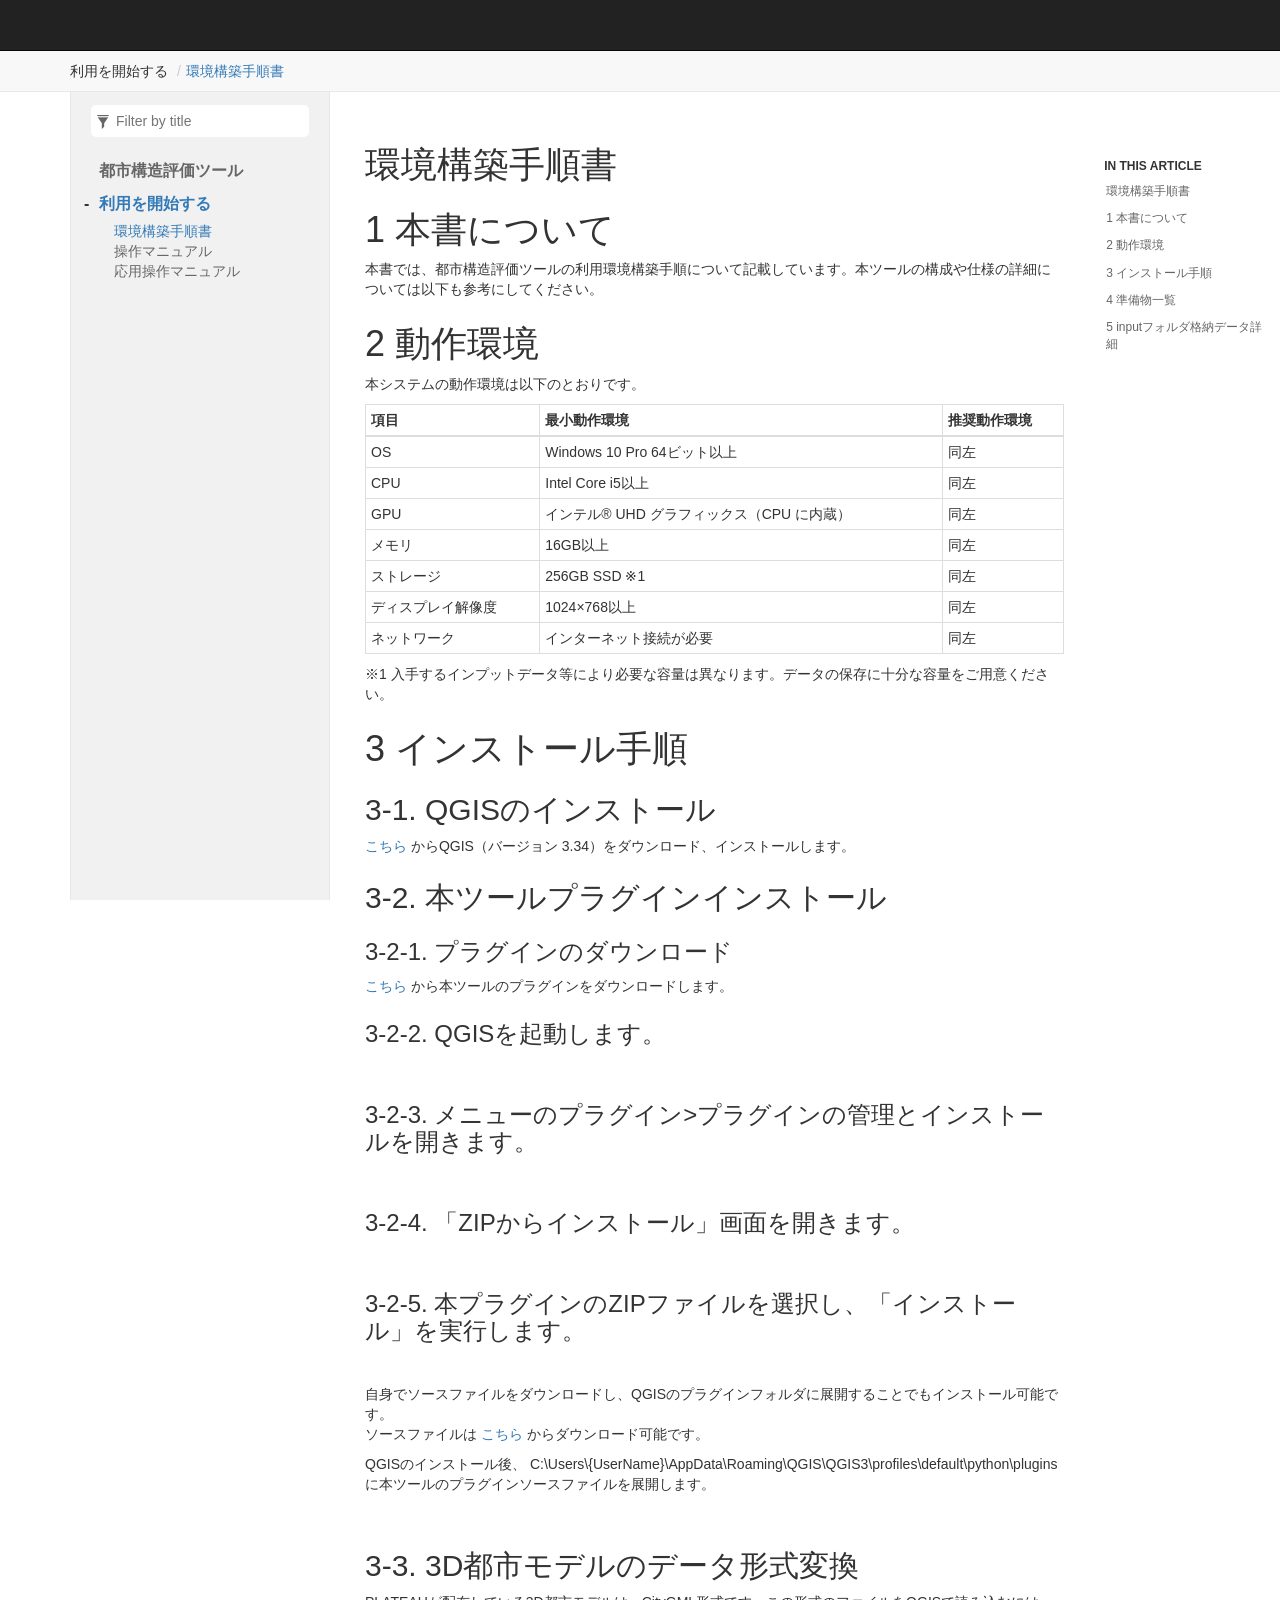
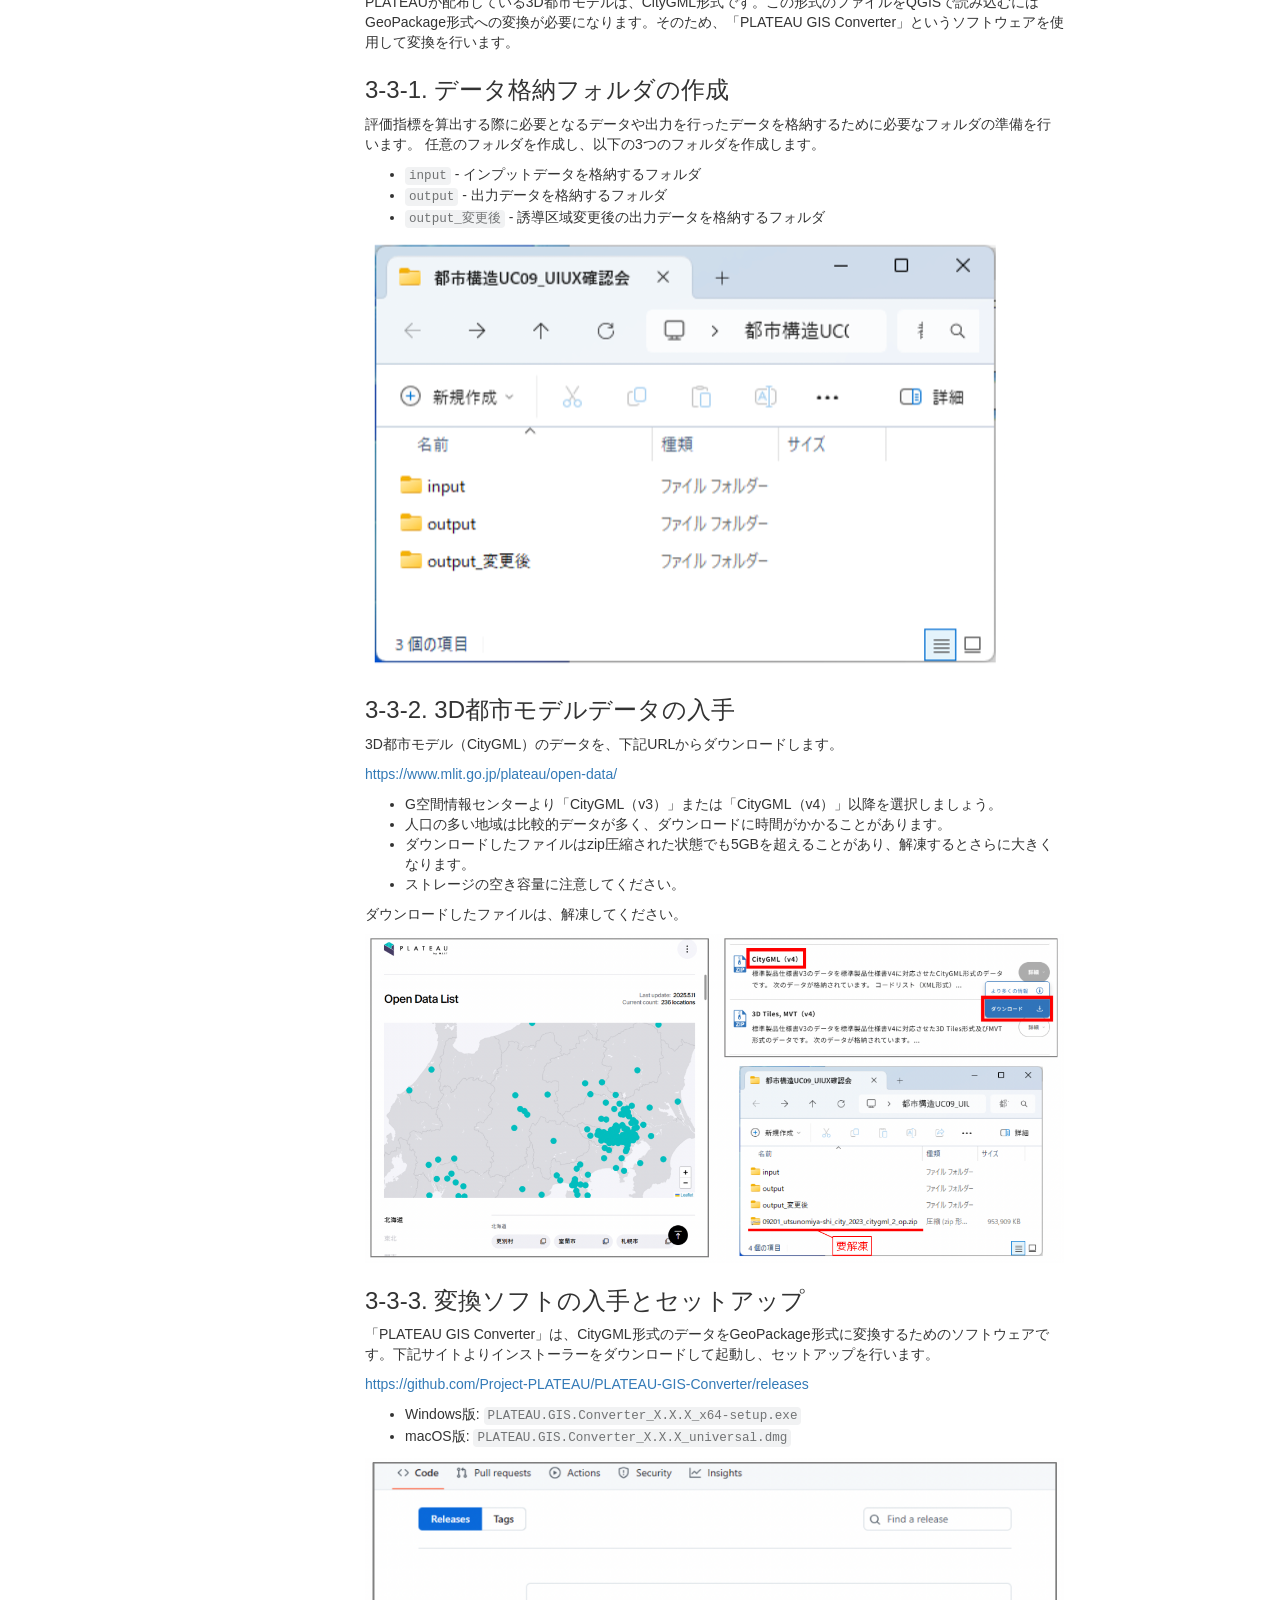
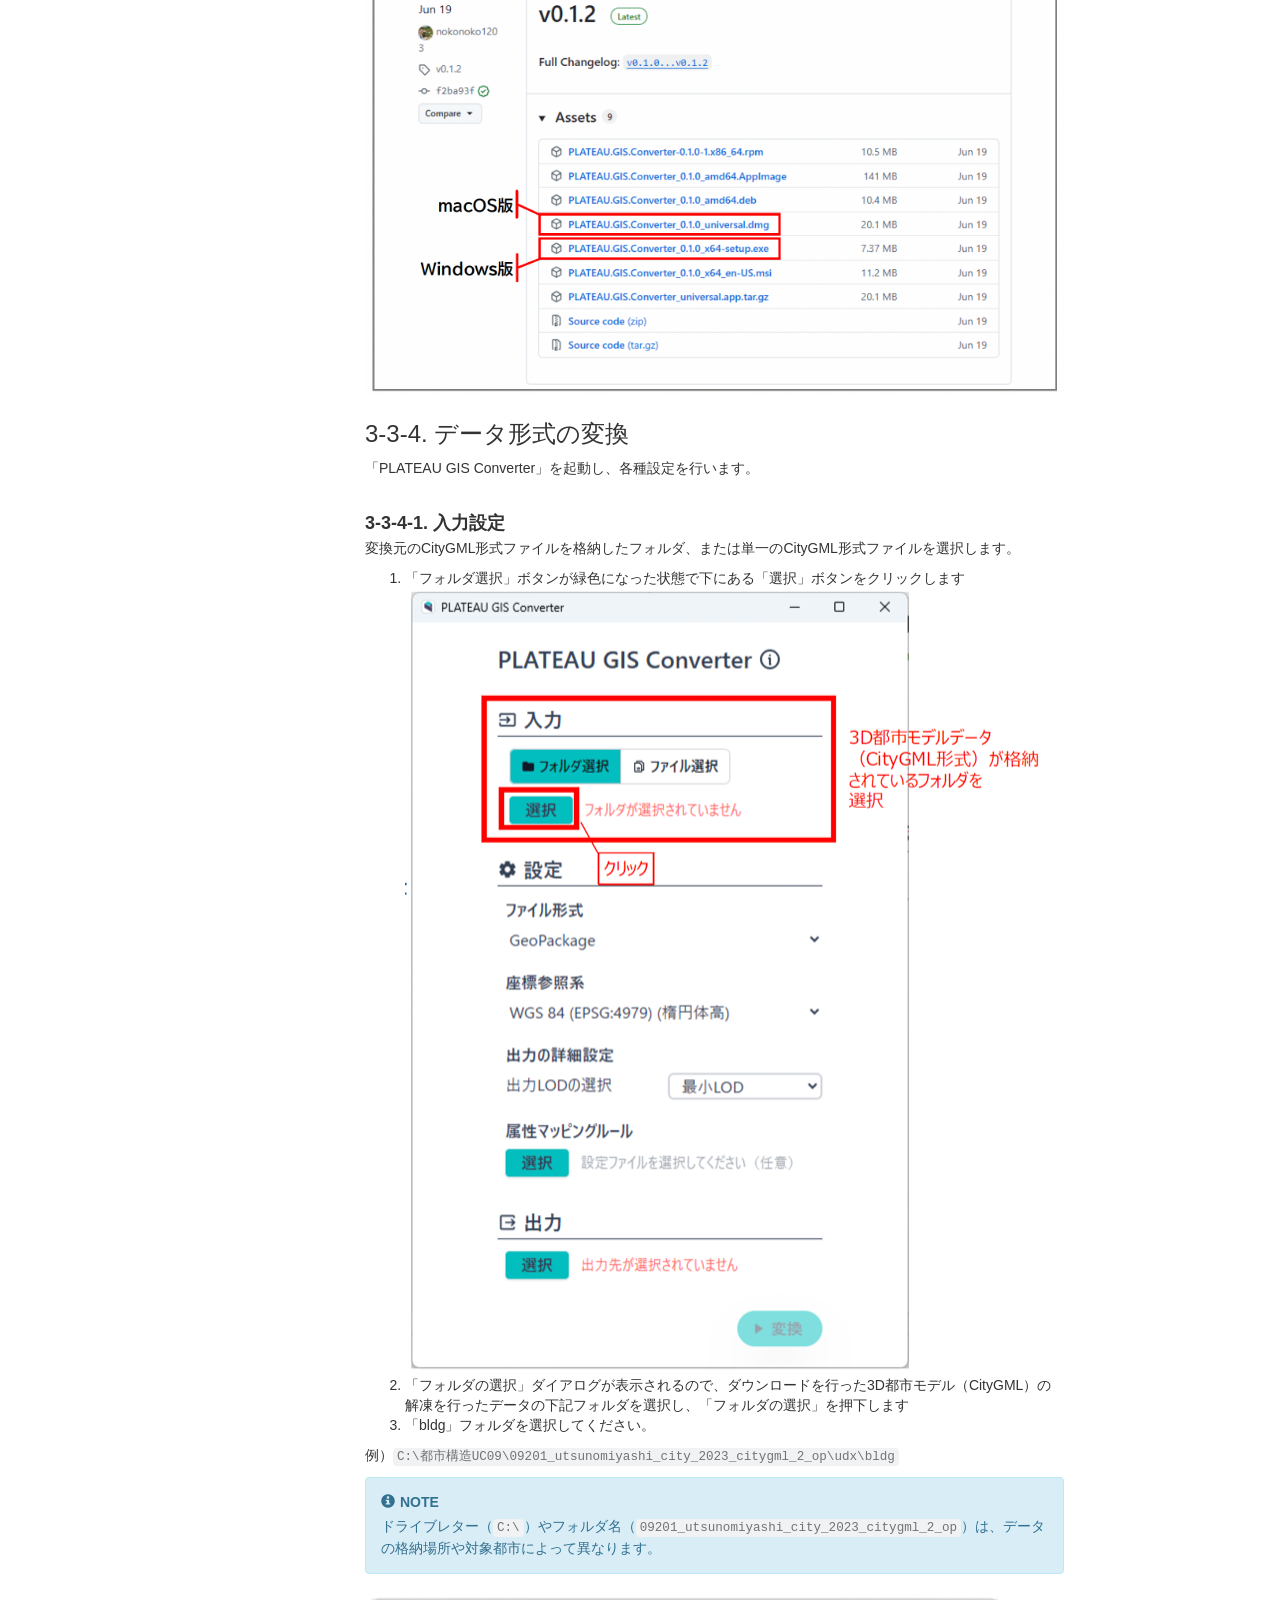
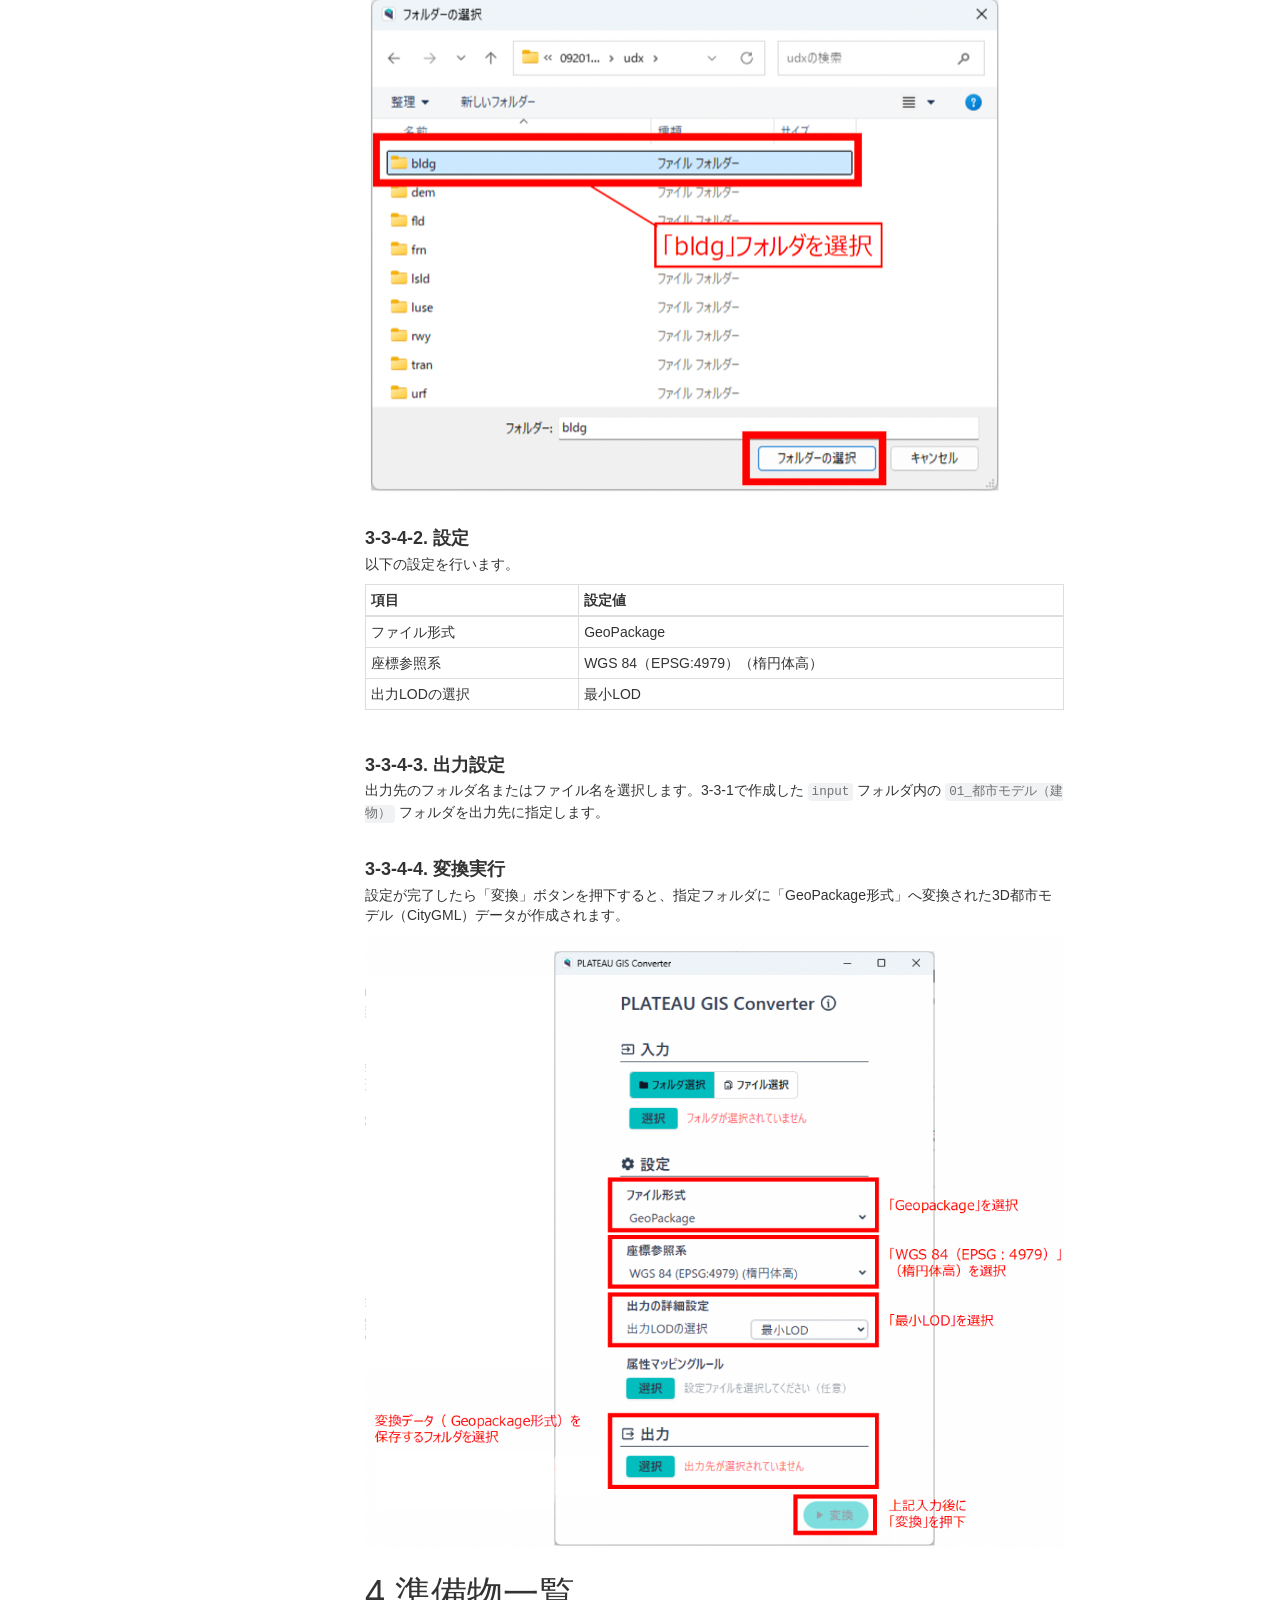
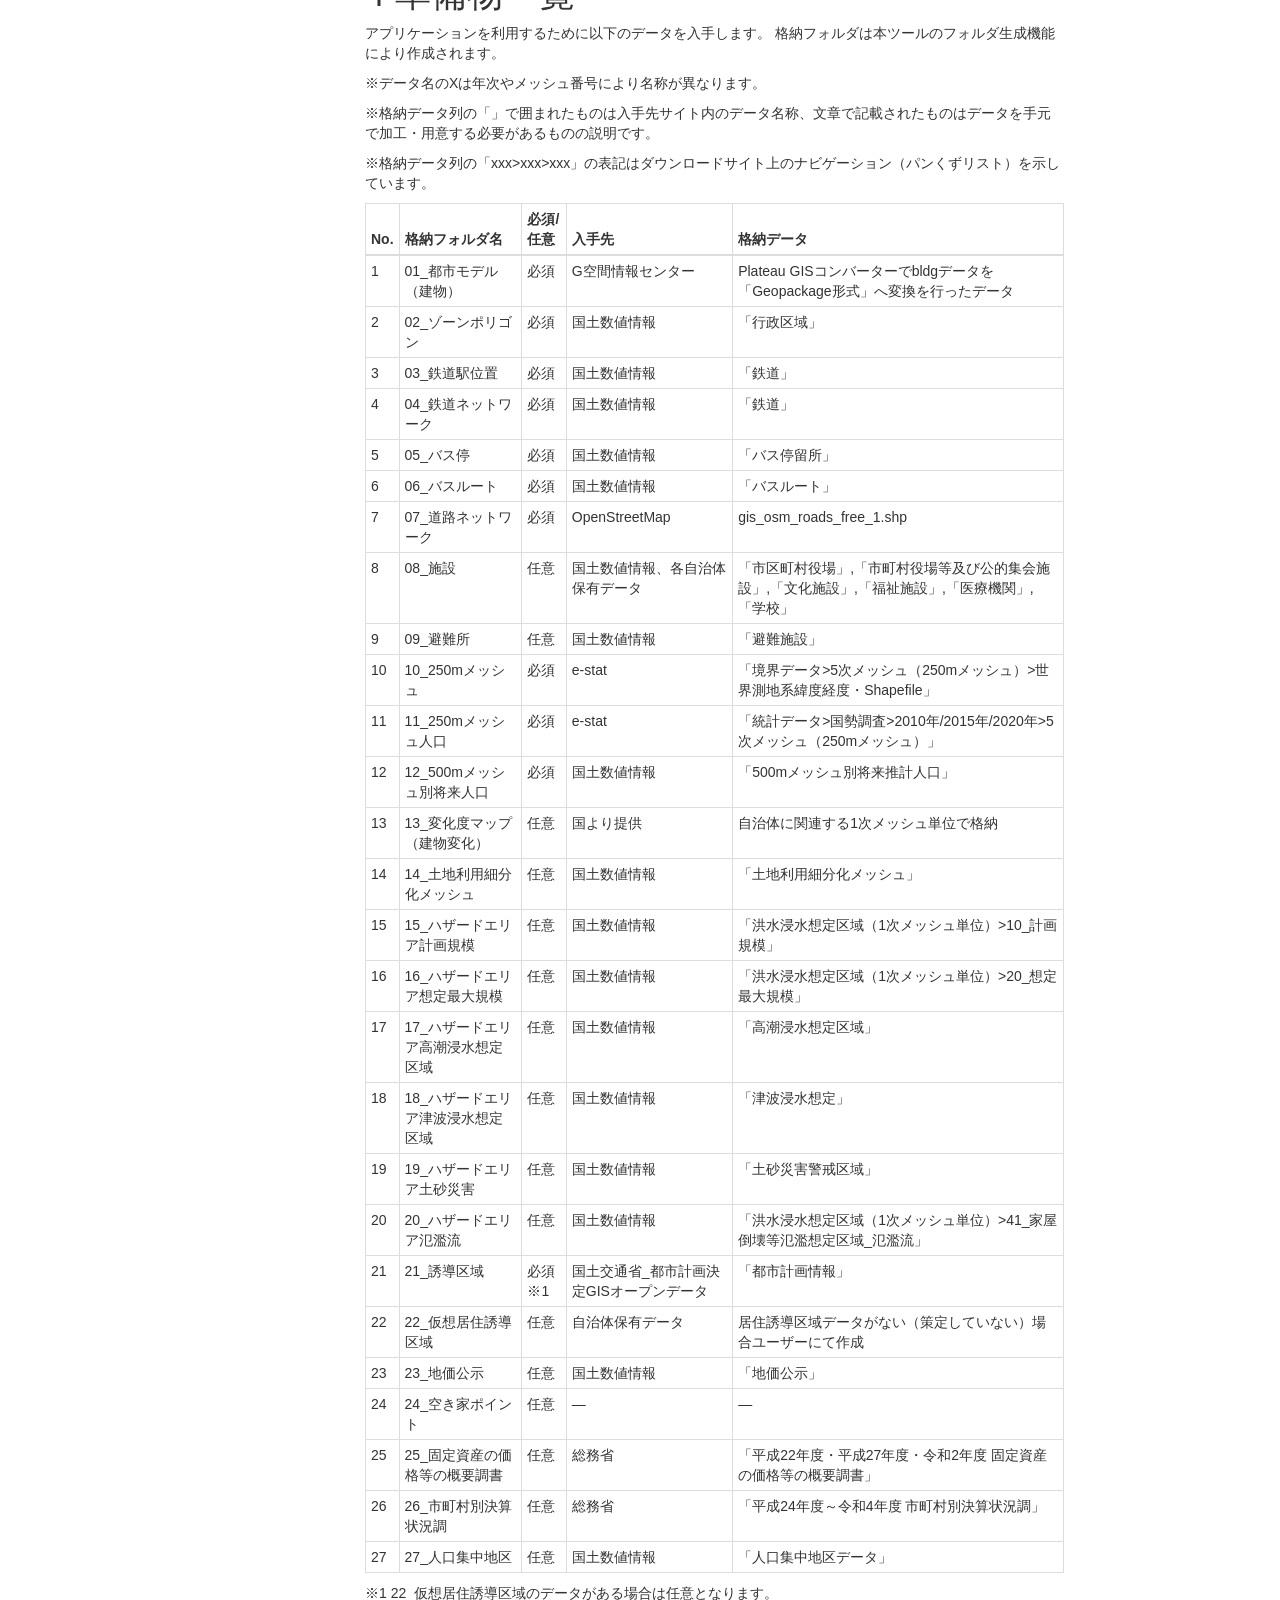
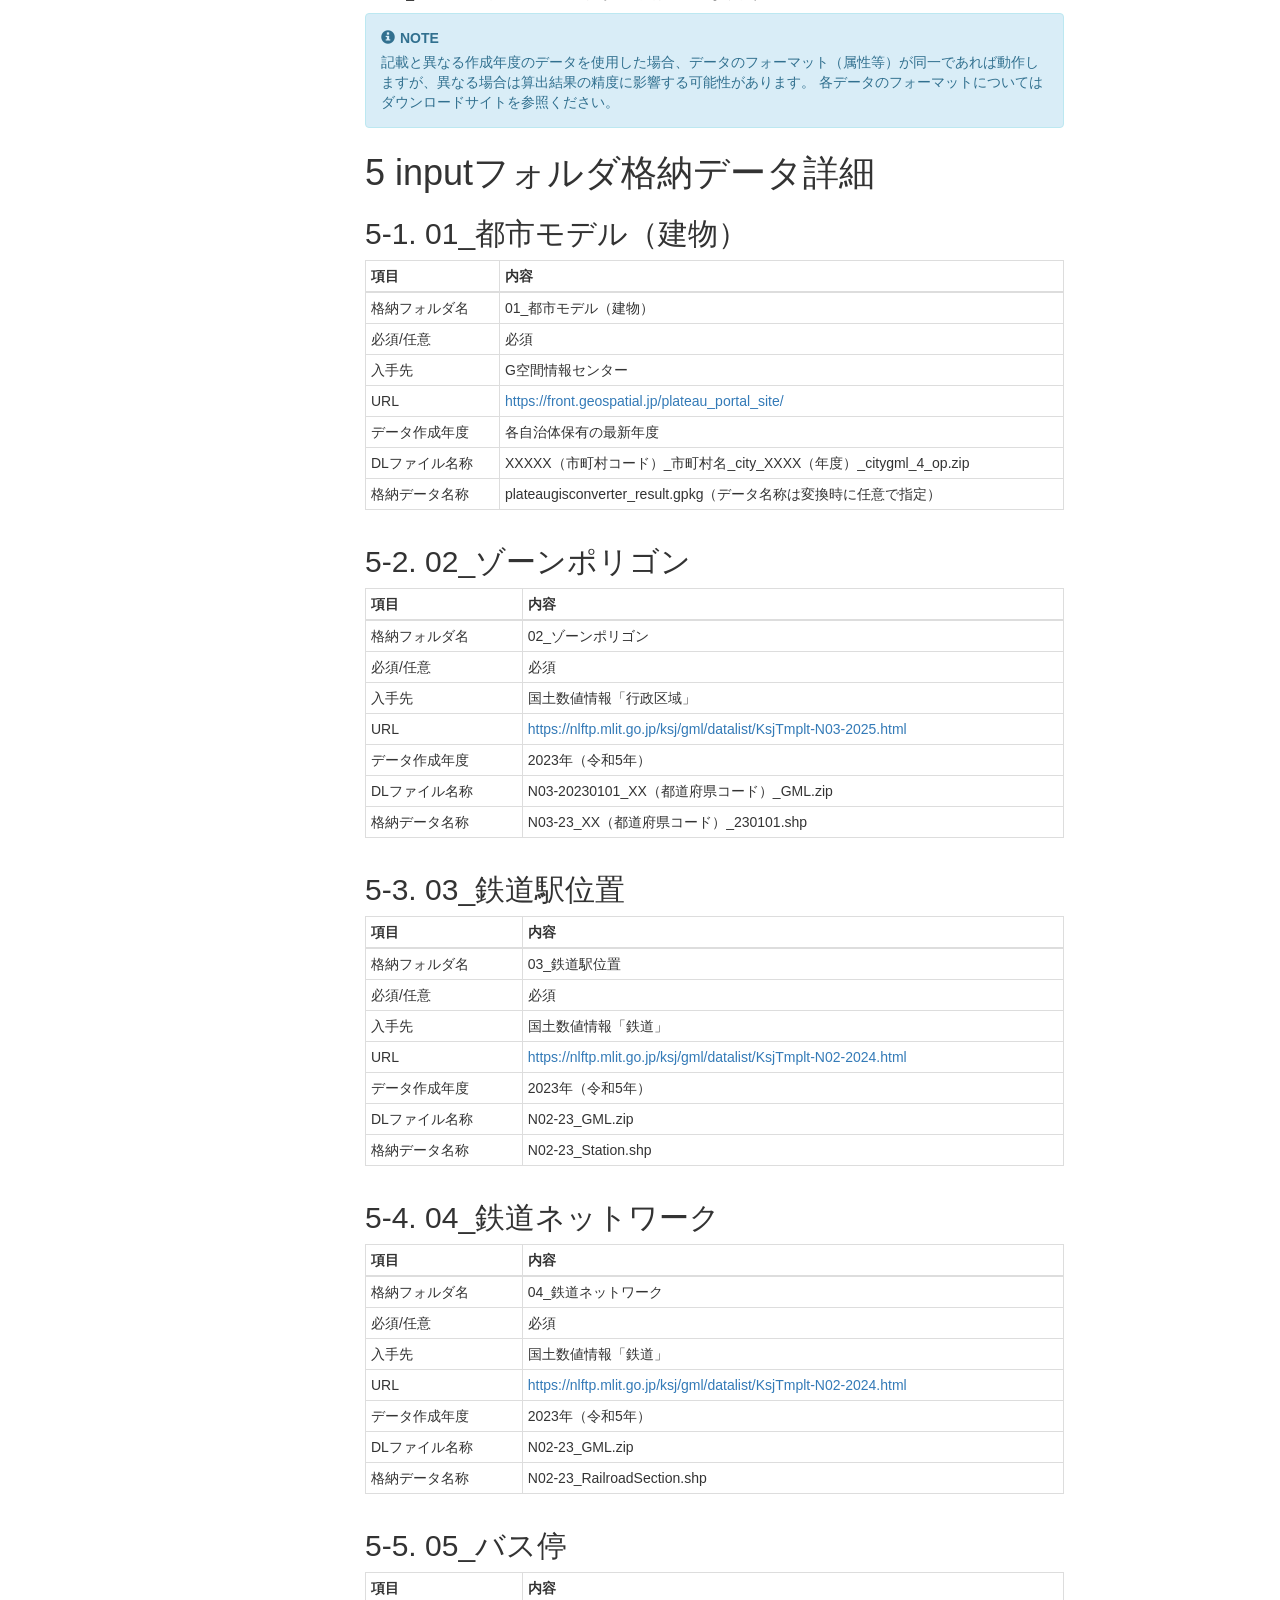
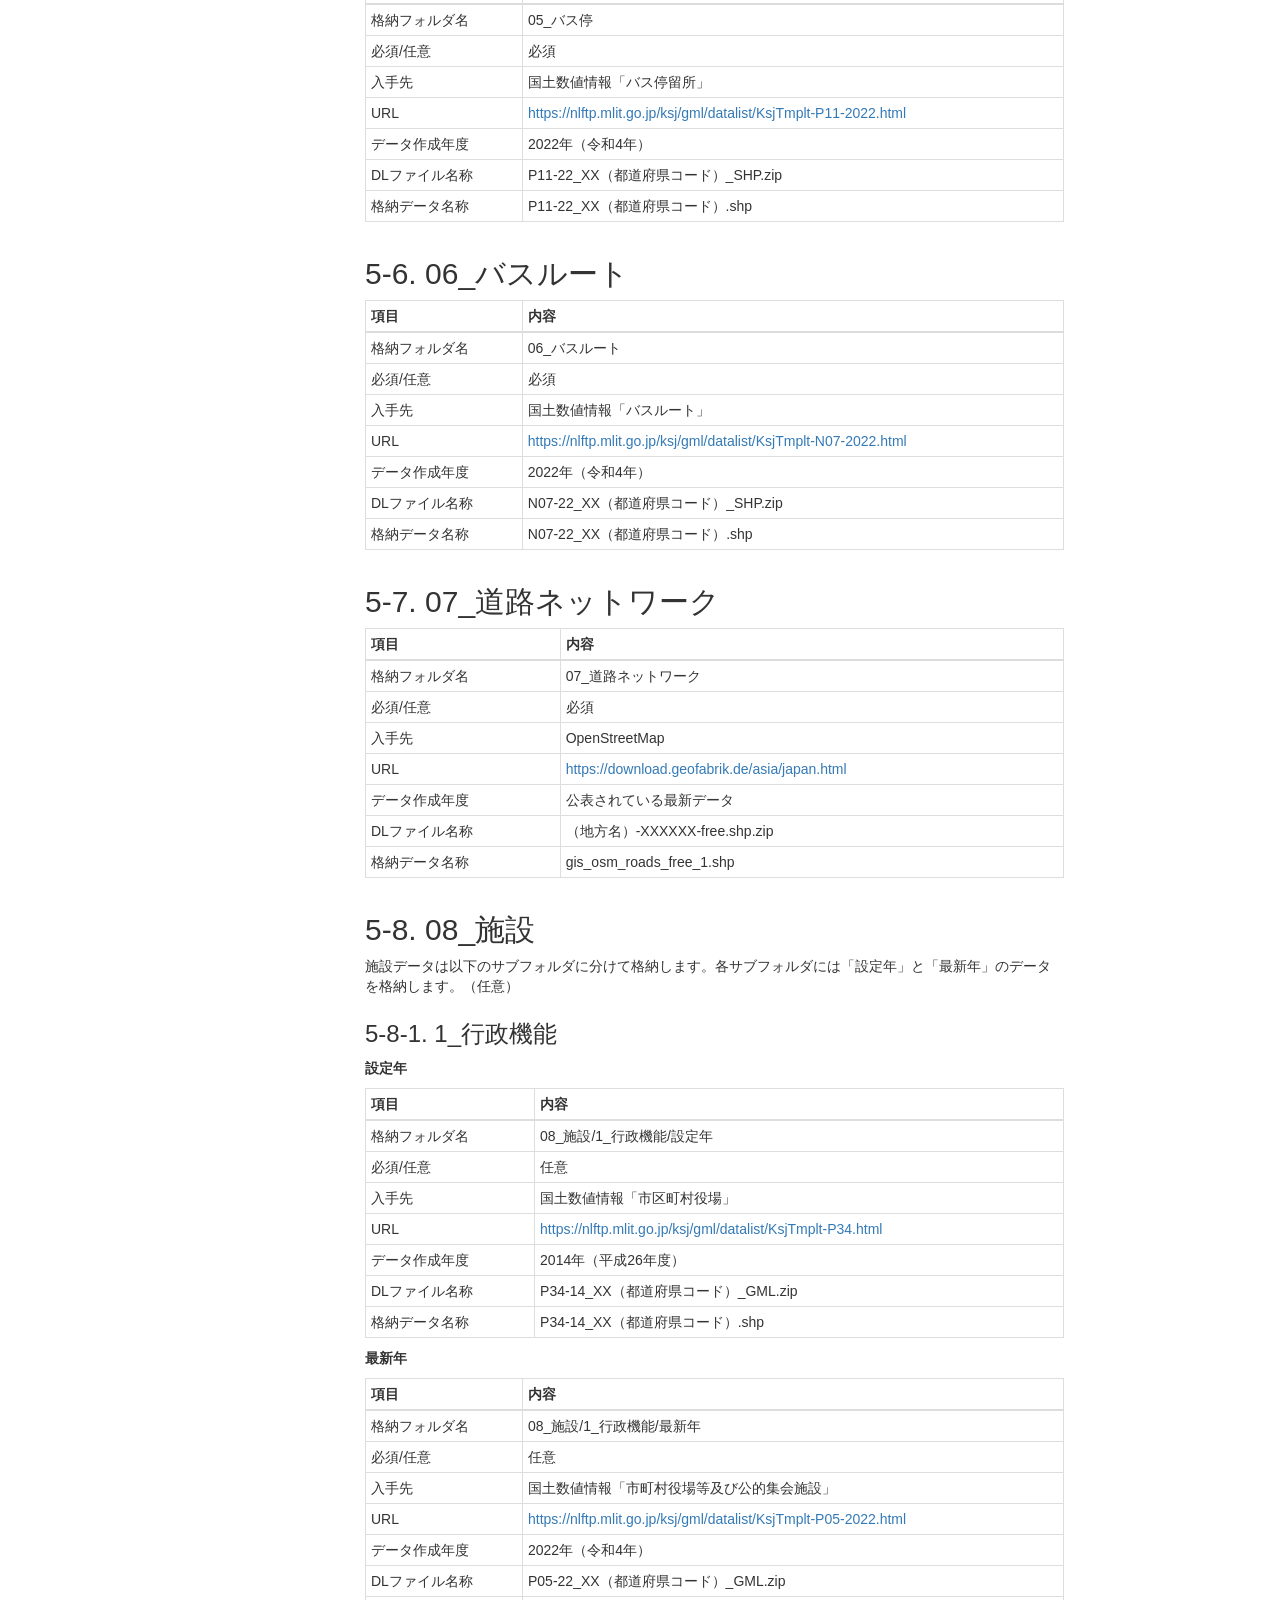
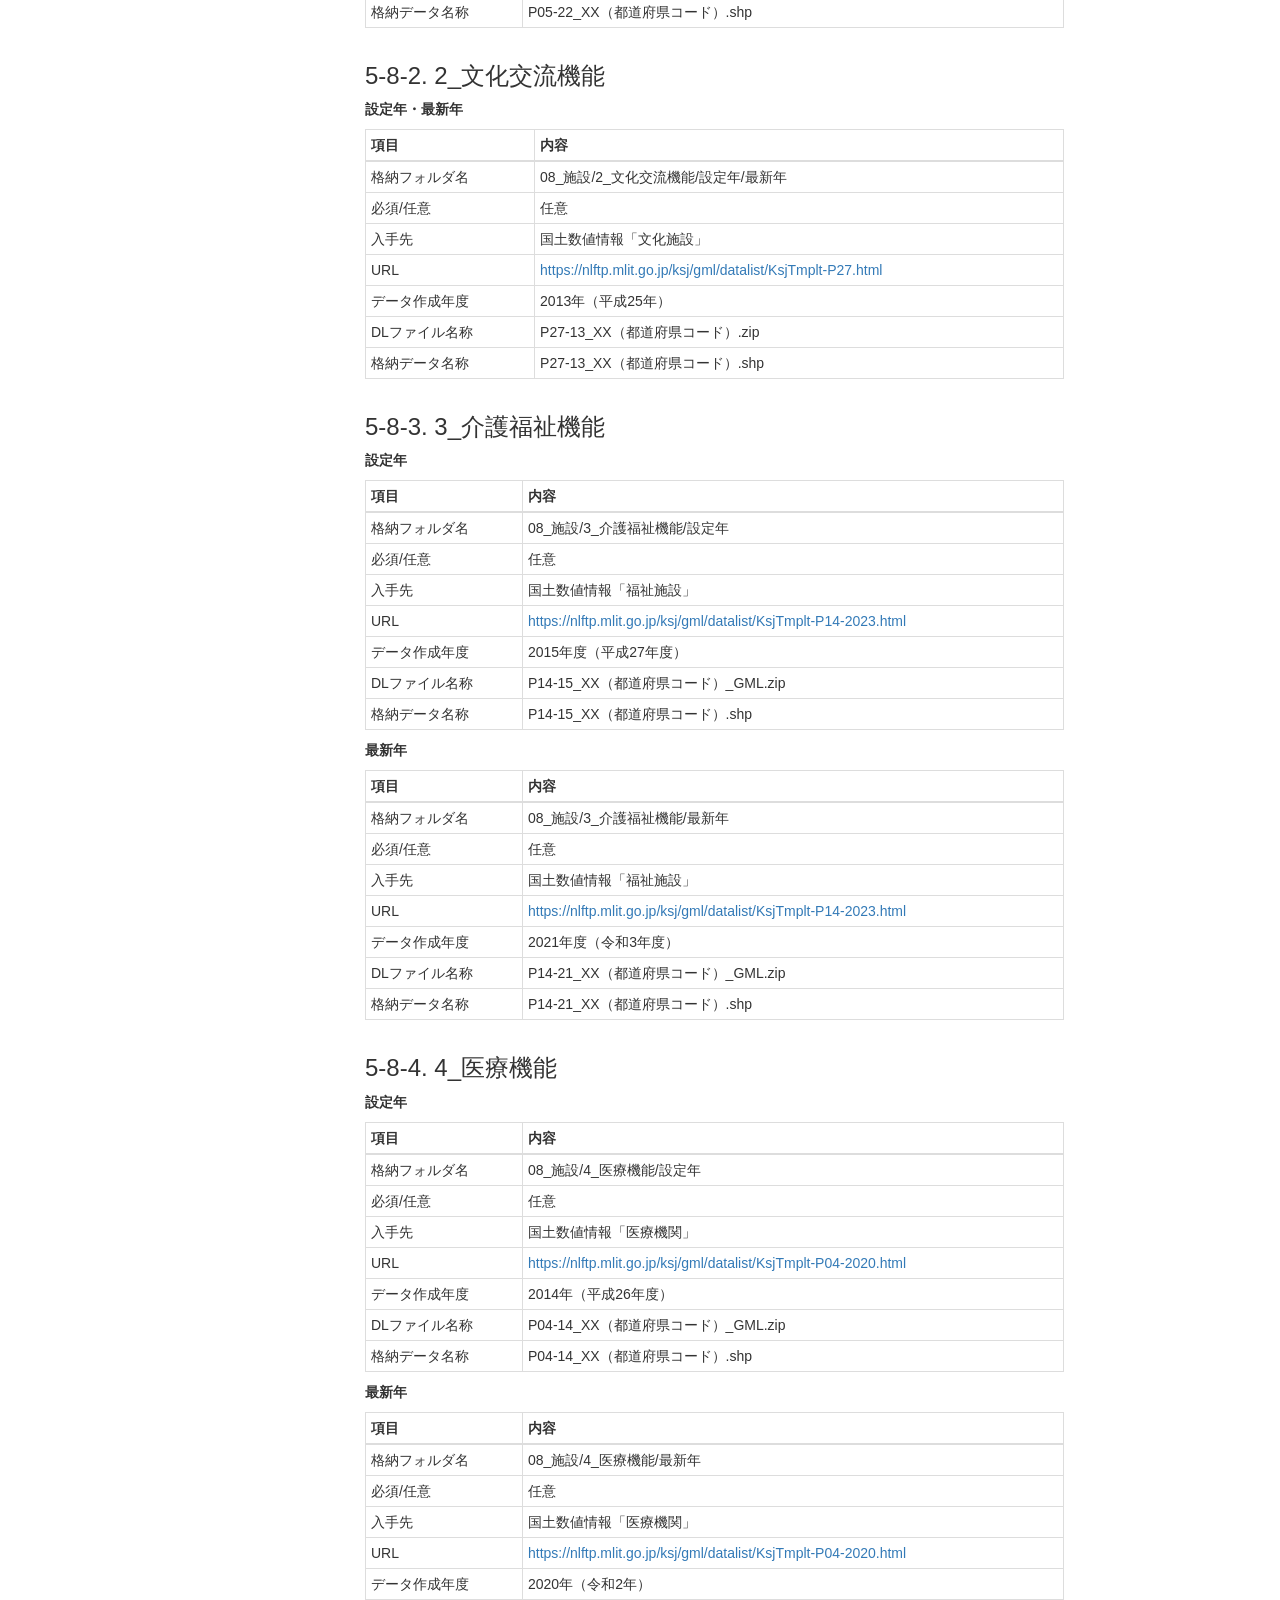
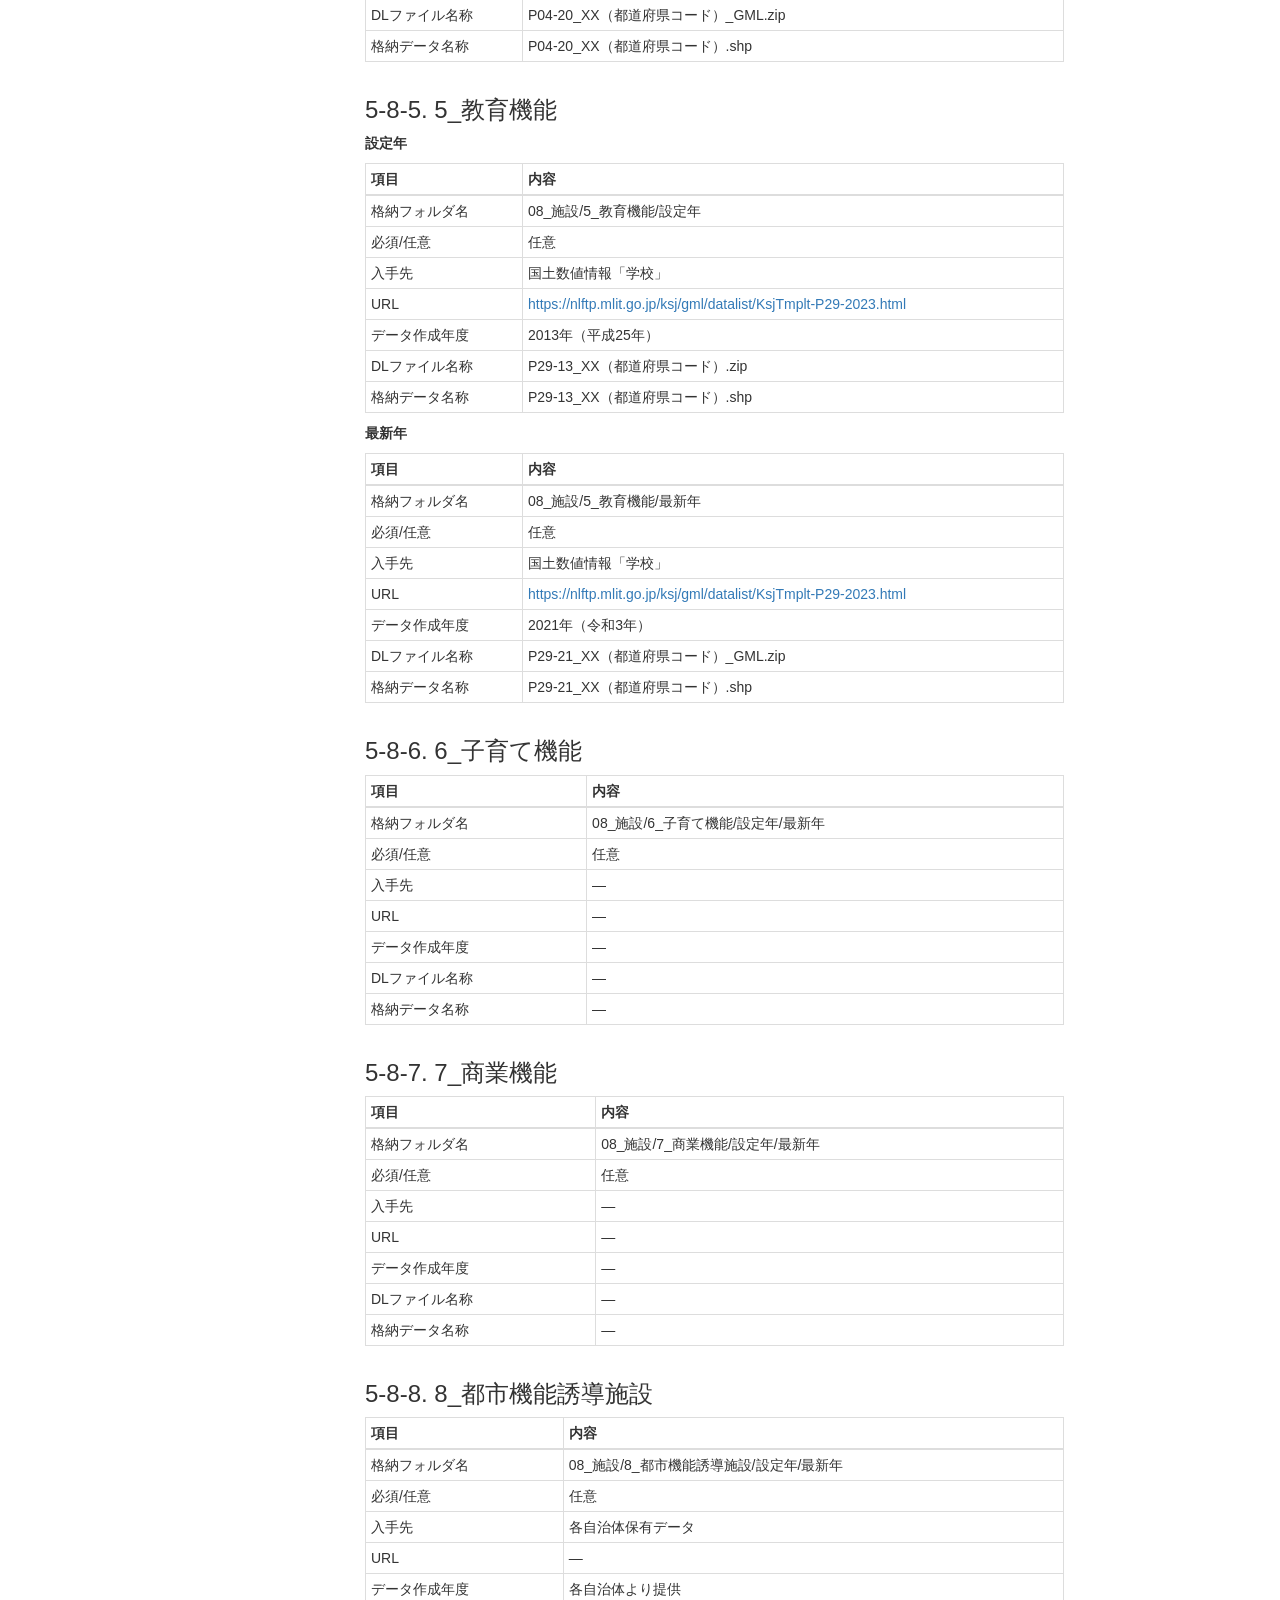
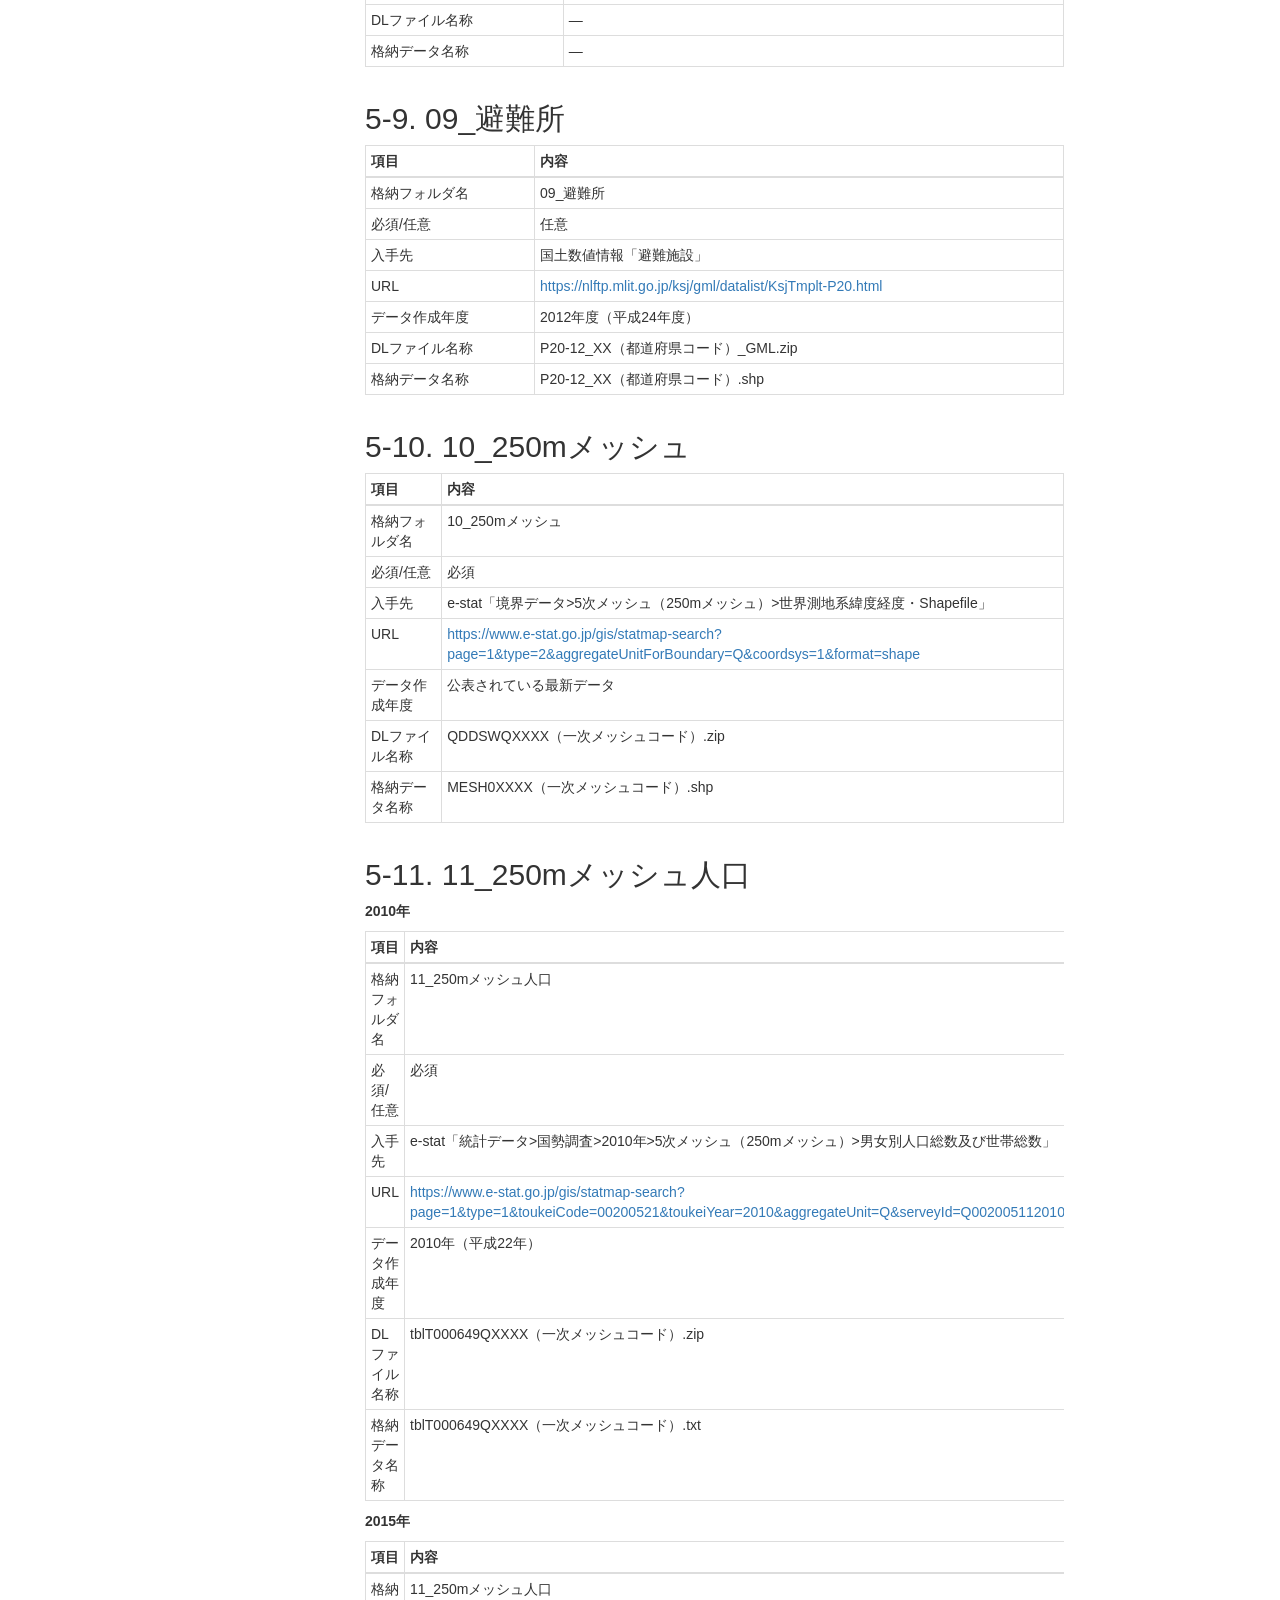
==== manual/devMan.html @ 3ce44143 "Merge pull request #2 from AeroToyota-Develop/gh-pages FY2025 Initial Docs Update: Sync gh-pages wit" ====
<!DOCTYPE html>
<!--[if IE]><![endif]-->
<html>

  <head>
    <meta charset="utf-8">
      <meta http-equiv="X-UA-Compatible" content="IE=edge,chrome=1">
      <title>環境構築手順書 </title>
      <meta name="viewport" content="width=device-width">
      <meta name="title" content="環境構築手順書 ">
    
    
      <link rel="shortcut icon" href="../favicon.ico">
      <link rel="stylesheet" href="../styles/docfx.vendor.min.css">
      <link rel="stylesheet" href="../styles/docfx.css">
      <link rel="stylesheet" href="../styles/main.css">
      <meta property="docfx:navrel" content="../toc.html">
      <meta property="docfx:tocrel" content="toc.html">
    
    <meta property="docfx:rel" content="../">
    
  </head>
  <body data-spy="scroll" data-target="#affix" data-offset="120">
    <div id="wrapper">
      <header>

        <nav id="autocollapse" class="navbar navbar-inverse ng-scope" role="navigation">
          <div class="container">
            <div class="navbar-header">
              <button type="button" class="navbar-toggle" data-toggle="collapse" data-target="#navbar">
                <span class="sr-only">Toggle navigation</span>
                <span class="icon-bar"></span>
                <span class="icon-bar"></span>
                <span class="icon-bar"></span>
              </button>

              <a class="navbar-brand" href="../index.html">
                <img id="logo" class="svg" src="../resources/logo.svg" alt="">
              </a>
            </div>
            <div class="collapse navbar-collapse" id="navbar">
              <form class="navbar-form navbar-right" role="search" id="search">
                <div class="form-group">
                  <input type="text" class="form-control" id="search-query" placeholder="Search" autocomplete="off">
                </div>
              </form>
            </div>
          </div>
        </nav>

        <div class="subnav navbar navbar-default">
          <div class="container hide-when-search" id="breadcrumb">
            <ul class="breadcrumb">
              <li></li>
            </ul>
          </div>
        </div>
      </header>
      <div class="container body-content">

        <div id="search-results">
          <div class="search-list">Search Results for <span></span></div>
          <div class="sr-items">
            <p><i class="glyphicon glyphicon-refresh index-loading"></i></p>
          </div>
          <ul id="pagination" data-first=First data-prev=Previous data-next=Next data-last=Last></ul>
        </div>
      </div>
      <div role="main" class="container body-content hide-when-search">

        <div class="sidenav hide-when-search">
          <a class="btn toc-toggle collapse" data-toggle="collapse" href="#sidetoggle" aria-expanded="false" aria-controls="sidetoggle">Show / Hide Table of Contents</a>
          <div class="sidetoggle collapse" id="sidetoggle">
            <div id="sidetoc"></div>
          </div>
        </div>
        <div class="article row grid-right">
          <div class="col-md-10">
            <article class="content wrap" id="_content" data-uid="">
<h1 id="環境構築手順書">環境構築手順書</h1>

<h1 id="1-本書について">1 本書について</h1>
<p>本書では、都市構造評価ツールの利用環境構築手順について記載しています。本ツールの構成や仕様の詳細については以下も参考にしてください。</p>
<h1 id="2-動作環境">2 動作環境</h1>
<p>本システムの動作環境は以下のとおりです。</p>
<table>
<thead>
<tr>
<th>項目</th>
<th>最小動作環境</th>
<th>推奨動作環境</th>
</tr>
</thead>
<tbody>
<tr>
<td>OS</td>
<td>Windows 10 Pro 64ビット以上</td>
<td>同左</td>
</tr>
<tr>
<td>CPU</td>
<td>Intel Core i5以上</td>
<td>同左</td>
</tr>
<tr>
<td>GPU</td>
<td>インテル® UHD グラフィックス（CPU に内蔵）</td>
<td>同左</td>
</tr>
<tr>
<td>メモリ</td>
<td>16GB以上</td>
<td>同左</td>
</tr>
<tr>
<td>ストレージ</td>
<td>256GB SSD ※1</td>
<td>同左</td>
</tr>
<tr>
<td>ディスプレイ解像度</td>
<td>1024×768以上</td>
<td>同左</td>
</tr>
<tr>
<td>ネットワーク</td>
<td>インターネット接続が必要</td>
<td>同左</td>
</tr>
</tbody>
</table>
<p>※1 入手するインプットデータ等により必要な容量は異なります。データの保存に十分な容量をご用意ください。</p>
<h1 id="3-インストール手順">3 インストール手順</h1>
<h2 id="3-1-qgisのインストール">3-1. QGISのインストール</h2>
<p><a href="https://qgis.org/download/">こちら</a>
からQGIS（バージョン 3.34）をダウンロード、インストールします。</p>
<h2 id="3-2-本ツールプラグインインストール">3-2. 本ツールプラグインインストール</h2>
<h3 id="3-2-1-プラグインのダウンロード">3-2-1. プラグインのダウンロード</h3>
<p><a href="https://github.com/Project-PLATEAU/Urban-structure-analysis/releases">こちら</a>
から本ツールのプラグインをダウンロードします。</p>
<h3 id="3-2-2-qgisを起動します">3-2-2. QGISを起動します。</h3>
<p><img src="../resources/devMan/tutorial_001.png" alt=""></p>
<h3 id="3-2-3-メニューのプラグインプラグインの管理とインストールを開きます">3-2-3. メニューのプラグイン&gt;プラグインの管理とインストールを開きます。</h3>
<p><img src="../resources/devMan/tutorial_002.png" alt=""></p>
<h3 id="3-2-4-zipからインストール画面を開きます">3-2-4. 「ZIPからインストール」画面を開きます。</h3>
<p><img src="../resources/devMan/tutorial_003.png" alt=""></p>
<h3 id="3-2-5-本プラグインのzipファイルを選択しインストールを実行します">3-2-5. 本プラグインのZIPファイルを選択し、「インストール」を実行します。</h3>
<p><img src="../resources/devMan/tutorial_004.png" alt=""></p>
<p>自身でソースファイルをダウンロードし、QGISのプラグインフォルダに展開することでもインストール可能です。<br>
ソースファイルは
<a href="https://github.com/Project-PLATEAU/Urban-structure-analysis/">こちら</a>
からダウンロード可能です。</p>
<p>QGISのインストール後、
C:\Users\{UserName}\AppData\Roaming\QGIS\QGIS3\profiles\default\python\plugins
に本ツールのプラグインソースファイルを展開します。</p>
<p><img src="../resources/devMan/tutorial_005.png" alt=""></p>
<h2 id="3-3-3d都市モデルのデータ形式変換">3-3. 3D都市モデルのデータ形式変換</h2>
<p>PLATEAUが配布している3D都市モデルは、CityGML形式です。この形式のファイルをQGISで読み込むにはGeoPackage形式への変換が必要になります。そのため、「PLATEAU GIS Converter」というソフトウェアを使用して変換を行います。</p>
<h3 id="3-3-1-データ格納フォルダの作成">3-3-1. データ格納フォルダの作成</h3>
<p>評価指標を算出する際に必要となるデータや出力を行ったデータを格納するために必要なフォルダの準備を行います。
任意のフォルダを作成し、以下の3つのフォルダを作成します。</p>
<ul>
<li><code>input</code> - インプットデータを格納するフォルダ</li>
<li><code>output</code> - 出力データを格納するフォルダ</li>
<li><code>output_変更後</code> - 誘導区域変更後の出力データを格納するフォルダ</li>
</ul>
<p><img src="../resources/devMan/tutorial_006.png" alt=""></p>
<h3 id="3-3-2-3d都市モデルデータの入手">3-3-2. 3D都市モデルデータの入手</h3>
<p>3D都市モデル（CityGML）のデータを、下記URLからダウンロードします。</p>
<p><a href="https://www.mlit.go.jp/plateau/open-data/">https://www.mlit.go.jp/plateau/open-data/</a></p>
<ul>
<li>G空間情報センターより「CityGML（v3）」または「CityGML（v4）」以降を選択しましょう。</li>
<li>人口の多い地域は比較的データが多く、ダウンロードに時間がかかることがあります。</li>
<li>ダウンロードしたファイルはzip圧縮された状態でも5GBを超えることがあり、解凍するとさらに大きくなります。</li>
<li>ストレージの空き容量に注意してください。</li>
</ul>
<p>ダウンロードしたファイルは、解凍してください。</p>
<p><img src="../resources/devMan/tutorial_007.png" alt=""></p>
<h3 id="3-3-3-変換ソフトの入手とセットアップ">3-3-3. 変換ソフトの入手とセットアップ</h3>
<p>「PLATEAU GIS Converter」は、CityGML形式のデータをGeoPackage形式に変換するためのソフトウェアです。下記サイトよりインストーラーをダウンロードして起動し、セットアップを行います。</p>
<p><a href="https://github.com/Project-PLATEAU/PLATEAU-GIS-Converter/releases">https://github.com/Project-PLATEAU/PLATEAU-GIS-Converter/releases</a></p>
<ul>
<li>Windows版: <code>PLATEAU.GIS.Converter_X.X.X_x64-setup.exe</code></li>
<li>macOS版: <code>PLATEAU.GIS.Converter_X.X.X_universal.dmg</code></li>
</ul>
<p><img src="../resources/devMan/tutorial_008.png" alt=""></p>
<h3 id="3-3-4-データ形式の変換">3-3-4. データ形式の変換</h3>
<p>「PLATEAU GIS Converter」を起動し、各種設定を行います。</p>
<h4 id="3-3-4-1-入力設定">3-3-4-1. 入力設定</h4>
<p>変換元のCityGML形式ファイルを格納したフォルダ、または単一のCityGML形式ファイルを選択します。</p>
<ol>
<li>「フォルダ選択」ボタンが緑色になった状態で下にある「選択」ボタンをクリックします
<img src="../resources/devMan/tutorial_009.png" alt=""></li>
<li>「フォルダの選択」ダイアログが表示されるので、ダウンロードを行った3D都市モデル（CityGML）の解凍を行ったデータの下記フォルダを選択し、「フォルダの選択」を押下します</li>
<li>「bldg」フォルダを選択してください。</li>
</ol>
<p>例）<code>C:\都市構造UC09\09201_utsunomiyashi_city_2023_citygml_2_op\udx\bldg</code></p>
<div class="NOTE">
<h5>Note</h5>
<p>ドライブレター（<code>C:\</code>）やフォルダ名（<code>09201_utsunomiyashi_city_2023_citygml_2_op</code>）は、データの格納場所や対象都市によって異なります。</p>
</div>
<p><img src="../resources/devMan/tutorial_010.png" alt=""></p>
<h4 id="3-3-4-2-設定">3-3-4-2. 設定</h4>
<p>以下の設定を行います。</p>
<table>
<thead>
<tr>
<th>項目</th>
<th>設定値</th>
</tr>
</thead>
<tbody>
<tr>
<td>ファイル形式</td>
<td>GeoPackage</td>
</tr>
<tr>
<td>座標参照系</td>
<td>WGS 84（EPSG:4979）（楕円体高）</td>
</tr>
<tr>
<td>出力LODの選択</td>
<td>最小LOD</td>
</tr>
</tbody>
</table>
<h4 id="3-3-4-3-出力設定">3-3-4-3. 出力設定</h4>
<p>出力先のフォルダ名またはファイル名を選択します。3-3-1で作成した <code>input</code> フォルダ内の <code>01_都市モデル（建物）</code> フォルダを出力先に指定します。</p>
<h4 id="3-3-4-4-変換実行">3-3-4-4. 変換実行</h4>
<p>設定が完了したら「変換」ボタンを押下すると、指定フォルダに「GeoPackage形式」へ変換された3D都市モデル（CityGML）データが作成されます。</p>
<p><img src="../resources/devMan/tutorial_011.png" alt=""></p>
<h1 id="4-準備物一覧">4 準備物一覧</h1>
<p>アプリケーションを利用するために以下のデータを入手します。
格納フォルダは本ツールのフォルダ生成機能により作成されます。</p>
<p>※データ名のXは年次やメッシュ番号により名称が異なります。</p>
<p>※格納データ列の「」で囲まれたものは入手先サイト内のデータ名称、文章で記載されたものはデータを手元で加工・用意する必要があるものの説明です。</p>
<p>※格納データ列の「xxx&gt;xxx&gt;xxx」の表記はダウンロードサイト上のナビゲーション（パンくずリスト）を示しています。</p>
<table>
<thead>
<tr>
<th>No.</th>
<th>格納フォルダ名</th>
<th>必須/任意</th>
<th>入手先</th>
<th>格納データ</th>
</tr>
</thead>
<tbody>
<tr>
<td>1</td>
<td>01_都市モデル（建物）</td>
<td>必須</td>
<td>G空間情報センター</td>
<td>Plateau GISコンバーターでbldgデータを「Geopackage形式」へ変換を行ったデータ</td>
</tr>
<tr>
<td>2</td>
<td>02_ゾーンポリゴン</td>
<td>必須</td>
<td>国土数値情報</td>
<td>「行政区域」</td>
</tr>
<tr>
<td>3</td>
<td>03_鉄道駅位置</td>
<td>必須</td>
<td>国土数値情報</td>
<td>「鉄道」</td>
</tr>
<tr>
<td>4</td>
<td>04_鉄道ネットワーク</td>
<td>必須</td>
<td>国土数値情報</td>
<td>「鉄道」</td>
</tr>
<tr>
<td>5</td>
<td>05_バス停</td>
<td>必須</td>
<td>国土数値情報</td>
<td>「バス停留所」</td>
</tr>
<tr>
<td>6</td>
<td>06_バスルート</td>
<td>必須</td>
<td>国土数値情報</td>
<td>「バスルート」</td>
</tr>
<tr>
<td>7</td>
<td>07_道路ネットワーク</td>
<td>必須</td>
<td>OpenStreetMap</td>
<td>gis_osm_roads_free_1.shp</td>
</tr>
<tr>
<td>8</td>
<td>08_施設</td>
<td>任意</td>
<td>国土数値情報、各自治体保有データ</td>
<td>「市区町村役場」,「市町村役場等及び公的集会施設」,「文化施設」,「福祉施設」,「医療機関」,「学校」</td>
</tr>
<tr>
<td>9</td>
<td>09_避難所</td>
<td>任意</td>
<td>国土数値情報</td>
<td>「避難施設」</td>
</tr>
<tr>
<td>10</td>
<td>10_250mメッシュ</td>
<td>必須</td>
<td>e-stat</td>
<td>「境界データ&gt;5次メッシュ（250mメッシュ）&gt;世界測地系緯度経度・Shapefile」</td>
</tr>
<tr>
<td>11</td>
<td>11_250mメッシュ人口</td>
<td>必須</td>
<td>e-stat</td>
<td>「統計データ&gt;国勢調査&gt;2010年/2015年/2020年&gt;5次メッシュ（250mメッシュ）」</td>
</tr>
<tr>
<td>12</td>
<td>12_500mメッシュ別将来人口</td>
<td>必須</td>
<td>国土数値情報</td>
<td>「500mメッシュ別将来推計人口」</td>
</tr>
<tr>
<td>13</td>
<td>13_変化度マップ（建物変化）</td>
<td>任意</td>
<td>国より提供</td>
<td>自治体に関連する1次メッシュ単位で格納</td>
</tr>
<tr>
<td>14</td>
<td>14_土地利用細分化メッシュ</td>
<td>任意</td>
<td>国土数値情報</td>
<td>「土地利用細分化メッシュ」</td>
</tr>
<tr>
<td>15</td>
<td>15_ハザードエリア計画規模</td>
<td>任意</td>
<td>国土数値情報</td>
<td>「洪水浸水想定区域（1次メッシュ単位）&gt;10_計画規模」</td>
</tr>
<tr>
<td>16</td>
<td>16_ハザードエリア想定最大規模</td>
<td>任意</td>
<td>国土数値情報</td>
<td>「洪水浸水想定区域（1次メッシュ単位）&gt;20_想定最大規模」</td>
</tr>
<tr>
<td>17</td>
<td>17_ハザードエリア高潮浸水想定区域</td>
<td>任意</td>
<td>国土数値情報</td>
<td>「高潮浸水想定区域」</td>
</tr>
<tr>
<td>18</td>
<td>18_ハザードエリア津波浸水想定区域</td>
<td>任意</td>
<td>国土数値情報</td>
<td>「津波浸水想定」</td>
</tr>
<tr>
<td>19</td>
<td>19_ハザードエリア土砂災害</td>
<td>任意</td>
<td>国土数値情報</td>
<td>「土砂災害警戒区域」</td>
</tr>
<tr>
<td>20</td>
<td>20_ハザードエリア氾濫流</td>
<td>任意</td>
<td>国土数値情報</td>
<td>「洪水浸水想定区域（1次メッシュ単位）&gt;41_家屋倒壊等氾濫想定区域_氾濫流」</td>
</tr>
<tr>
<td>21</td>
<td>21_誘導区域</td>
<td>必須 ※1</td>
<td>国土交通省_都市計画決定GISオープンデータ</td>
<td>「都市計画情報」</td>
</tr>
<tr>
<td>22</td>
<td>22_仮想居住誘導区域</td>
<td>任意</td>
<td>自治体保有データ</td>
<td>居住誘導区域データがない（策定していない）場合ユーザーにて作成</td>
</tr>
<tr>
<td>23</td>
<td>23_地価公示</td>
<td>任意</td>
<td>国土数値情報</td>
<td>「地価公示」</td>
</tr>
<tr>
<td>24</td>
<td>24_空き家ポイント</td>
<td>任意</td>
<td>―</td>
<td>―</td>
</tr>
<tr>
<td>25</td>
<td>25_固定資産の価格等の概要調書</td>
<td>任意</td>
<td>総務省</td>
<td>「平成22年度・平成27年度・令和2年度 固定資産の価格等の概要調書」</td>
</tr>
<tr>
<td>26</td>
<td>26_市町村別決算状況調</td>
<td>任意</td>
<td>総務省</td>
<td>「平成24年度～令和4年度 市町村別決算状況調」</td>
</tr>
<tr>
<td>27</td>
<td>27_人口集中地区</td>
<td>任意</td>
<td>国土数値情報</td>
<td>「人口集中地区データ」</td>
</tr>
</tbody>
</table>
<p>※1 22_仮想居住誘導区域のデータがある場合は任意となります。</p>
<div class="NOTE">
<h5>Note</h5>
<p>記載と異なる作成年度のデータを使用した場合、データのフォーマット（属性等）が同一であれば動作しますが、異なる場合は算出結果の精度に影響する可能性があります。
各データのフォーマットについてはダウンロードサイトを参照ください。</p>
</div>
<h1 id="5-inputフォルダ格納データ詳細">5 inputフォルダ格納データ詳細</h1>
<h2 id="5-1-01_都市モデル建物">5-1. 01_都市モデル（建物）</h2>
<table>
<thead>
<tr>
<th>項目</th>
<th>内容</th>
</tr>
</thead>
<tbody>
<tr>
<td>格納フォルダ名</td>
<td>01_都市モデル（建物）</td>
</tr>
<tr>
<td>必須/任意</td>
<td>必須</td>
</tr>
<tr>
<td>入手先</td>
<td>G空間情報センター</td>
</tr>
<tr>
<td>URL</td>
<td><a href="https://front.geospatial.jp/plateau_portal_site/">https://front.geospatial.jp/plateau_portal_site/</a></td>
</tr>
<tr>
<td>データ作成年度</td>
<td>各自治体保有の最新年度</td>
</tr>
<tr>
<td>DLファイル名称</td>
<td>XXXXX（市町村コード）_市町村名_city_XXXX（年度）_citygml_4_op.zip</td>
</tr>
<tr>
<td>格納データ名称</td>
<td>plateaugisconverter_result.gpkg（データ名称は変換時に任意で指定）</td>
</tr>
</tbody>
</table>
<h2 id="5-2-02_ゾーンポリゴン">5-2. 02_ゾーンポリゴン</h2>
<table>
<thead>
<tr>
<th>項目</th>
<th>内容</th>
</tr>
</thead>
<tbody>
<tr>
<td>格納フォルダ名</td>
<td>02_ゾーンポリゴン</td>
</tr>
<tr>
<td>必須/任意</td>
<td>必須</td>
</tr>
<tr>
<td>入手先</td>
<td>国土数値情報「行政区域」</td>
</tr>
<tr>
<td>URL</td>
<td><a href="https://nlftp.mlit.go.jp/ksj/gml/datalist/KsjTmplt-N03-2025.html">https://nlftp.mlit.go.jp/ksj/gml/datalist/KsjTmplt-N03-2025.html</a></td>
</tr>
<tr>
<td>データ作成年度</td>
<td>2023年（令和5年）</td>
</tr>
<tr>
<td>DLファイル名称</td>
<td>N03-20230101_XX（都道府県コード）_GML.zip</td>
</tr>
<tr>
<td>格納データ名称</td>
<td>N03-23_XX（都道府県コード）_230101.shp</td>
</tr>
</tbody>
</table>
<h2 id="5-3-03_鉄道駅位置">5-3. 03_鉄道駅位置</h2>
<table>
<thead>
<tr>
<th>項目</th>
<th>内容</th>
</tr>
</thead>
<tbody>
<tr>
<td>格納フォルダ名</td>
<td>03_鉄道駅位置</td>
</tr>
<tr>
<td>必須/任意</td>
<td>必須</td>
</tr>
<tr>
<td>入手先</td>
<td>国土数値情報「鉄道」</td>
</tr>
<tr>
<td>URL</td>
<td><a href="https://nlftp.mlit.go.jp/ksj/gml/datalist/KsjTmplt-N02-2024.html">https://nlftp.mlit.go.jp/ksj/gml/datalist/KsjTmplt-N02-2024.html</a></td>
</tr>
<tr>
<td>データ作成年度</td>
<td>2023年（令和5年）</td>
</tr>
<tr>
<td>DLファイル名称</td>
<td>N02-23_GML.zip</td>
</tr>
<tr>
<td>格納データ名称</td>
<td>N02-23_Station.shp</td>
</tr>
</tbody>
</table>
<h2 id="5-4-04_鉄道ネットワーク">5-4. 04_鉄道ネットワーク</h2>
<table>
<thead>
<tr>
<th>項目</th>
<th>内容</th>
</tr>
</thead>
<tbody>
<tr>
<td>格納フォルダ名</td>
<td>04_鉄道ネットワーク</td>
</tr>
<tr>
<td>必須/任意</td>
<td>必須</td>
</tr>
<tr>
<td>入手先</td>
<td>国土数値情報「鉄道」</td>
</tr>
<tr>
<td>URL</td>
<td><a href="https://nlftp.mlit.go.jp/ksj/gml/datalist/KsjTmplt-N02-2024.html">https://nlftp.mlit.go.jp/ksj/gml/datalist/KsjTmplt-N02-2024.html</a></td>
</tr>
<tr>
<td>データ作成年度</td>
<td>2023年（令和5年）</td>
</tr>
<tr>
<td>DLファイル名称</td>
<td>N02-23_GML.zip</td>
</tr>
<tr>
<td>格納データ名称</td>
<td>N02-23_RailroadSection.shp</td>
</tr>
</tbody>
</table>
<h2 id="5-5-05_バス停">5-5. 05_バス停</h2>
<table>
<thead>
<tr>
<th>項目</th>
<th>内容</th>
</tr>
</thead>
<tbody>
<tr>
<td>格納フォルダ名</td>
<td>05_バス停</td>
</tr>
<tr>
<td>必須/任意</td>
<td>必須</td>
</tr>
<tr>
<td>入手先</td>
<td>国土数値情報「バス停留所」</td>
</tr>
<tr>
<td>URL</td>
<td><a href="https://nlftp.mlit.go.jp/ksj/gml/datalist/KsjTmplt-P11-2022.html">https://nlftp.mlit.go.jp/ksj/gml/datalist/KsjTmplt-P11-2022.html</a></td>
</tr>
<tr>
<td>データ作成年度</td>
<td>2022年（令和4年）</td>
</tr>
<tr>
<td>DLファイル名称</td>
<td>P11-22_XX（都道府県コード）_SHP.zip</td>
</tr>
<tr>
<td>格納データ名称</td>
<td>P11-22_XX（都道府県コード）.shp</td>
</tr>
</tbody>
</table>
<h2 id="5-6-06_バスルート">5-6. 06_バスルート</h2>
<table>
<thead>
<tr>
<th>項目</th>
<th>内容</th>
</tr>
</thead>
<tbody>
<tr>
<td>格納フォルダ名</td>
<td>06_バスルート</td>
</tr>
<tr>
<td>必須/任意</td>
<td>必須</td>
</tr>
<tr>
<td>入手先</td>
<td>国土数値情報「バスルート」</td>
</tr>
<tr>
<td>URL</td>
<td><a href="https://nlftp.mlit.go.jp/ksj/gml/datalist/KsjTmplt-N07-2022.html">https://nlftp.mlit.go.jp/ksj/gml/datalist/KsjTmplt-N07-2022.html</a></td>
</tr>
<tr>
<td>データ作成年度</td>
<td>2022年（令和4年）</td>
</tr>
<tr>
<td>DLファイル名称</td>
<td>N07-22_XX（都道府県コード）_SHP.zip</td>
</tr>
<tr>
<td>格納データ名称</td>
<td>N07-22_XX（都道府県コード）.shp</td>
</tr>
</tbody>
</table>
<h2 id="5-7-07_道路ネットワーク">5-7. 07_道路ネットワーク</h2>
<table>
<thead>
<tr>
<th>項目</th>
<th>内容</th>
</tr>
</thead>
<tbody>
<tr>
<td>格納フォルダ名</td>
<td>07_道路ネットワーク</td>
</tr>
<tr>
<td>必須/任意</td>
<td>必須</td>
</tr>
<tr>
<td>入手先</td>
<td>OpenStreetMap</td>
</tr>
<tr>
<td>URL</td>
<td><a href="https://download.geofabrik.de/asia/japan.html">https://download.geofabrik.de/asia/japan.html</a></td>
</tr>
<tr>
<td>データ作成年度</td>
<td>公表されている最新データ</td>
</tr>
<tr>
<td>DLファイル名称</td>
<td>（地方名）-XXXXXX-free.shp.zip</td>
</tr>
<tr>
<td>格納データ名称</td>
<td>gis_osm_roads_free_1.shp</td>
</tr>
</tbody>
</table>
<h2 id="5-8-08_施設">5-8. 08_施設</h2>
<p>施設データは以下のサブフォルダに分けて格納します。各サブフォルダには「設定年」と「最新年」のデータを格納します。（任意）</p>
<h3 id="5-8-1-1_行政機能">5-8-1. 1_行政機能</h3>
<p><strong>設定年</strong></p>
<table>
<thead>
<tr>
<th>項目</th>
<th>内容</th>
</tr>
</thead>
<tbody>
<tr>
<td>格納フォルダ名</td>
<td>08_施設/1_行政機能/設定年</td>
</tr>
<tr>
<td>必須/任意</td>
<td>任意</td>
</tr>
<tr>
<td>入手先</td>
<td>国土数値情報「市区町村役場」</td>
</tr>
<tr>
<td>URL</td>
<td><a href="https://nlftp.mlit.go.jp/ksj/gml/datalist/KsjTmplt-P34.html">https://nlftp.mlit.go.jp/ksj/gml/datalist/KsjTmplt-P34.html</a></td>
</tr>
<tr>
<td>データ作成年度</td>
<td>2014年（平成26年度）</td>
</tr>
<tr>
<td>DLファイル名称</td>
<td>P34-14_XX（都道府県コード）_GML.zip</td>
</tr>
<tr>
<td>格納データ名称</td>
<td>P34-14_XX（都道府県コード）.shp</td>
</tr>
</tbody>
</table>
<p><strong>最新年</strong></p>
<table>
<thead>
<tr>
<th>項目</th>
<th>内容</th>
</tr>
</thead>
<tbody>
<tr>
<td>格納フォルダ名</td>
<td>08_施設/1_行政機能/最新年</td>
</tr>
<tr>
<td>必須/任意</td>
<td>任意</td>
</tr>
<tr>
<td>入手先</td>
<td>国土数値情報「市町村役場等及び公的集会施設」</td>
</tr>
<tr>
<td>URL</td>
<td><a href="https://nlftp.mlit.go.jp/ksj/gml/datalist/KsjTmplt-P05-2022.html">https://nlftp.mlit.go.jp/ksj/gml/datalist/KsjTmplt-P05-2022.html</a></td>
</tr>
<tr>
<td>データ作成年度</td>
<td>2022年（令和4年）</td>
</tr>
<tr>
<td>DLファイル名称</td>
<td>P05-22_XX（都道府県コード）_GML.zip</td>
</tr>
<tr>
<td>格納データ名称</td>
<td>P05-22_XX（都道府県コード）.shp</td>
</tr>
</tbody>
</table>
<h3 id="5-8-2-2_文化交流機能">5-8-2. 2_文化交流機能</h3>
<p><strong>設定年・最新年</strong></p>
<table>
<thead>
<tr>
<th>項目</th>
<th>内容</th>
</tr>
</thead>
<tbody>
<tr>
<td>格納フォルダ名</td>
<td>08_施設/2_文化交流機能/設定年/最新年</td>
</tr>
<tr>
<td>必須/任意</td>
<td>任意</td>
</tr>
<tr>
<td>入手先</td>
<td>国土数値情報「文化施設」</td>
</tr>
<tr>
<td>URL</td>
<td><a href="https://nlftp.mlit.go.jp/ksj/gml/datalist/KsjTmplt-P27.html">https://nlftp.mlit.go.jp/ksj/gml/datalist/KsjTmplt-P27.html</a></td>
</tr>
<tr>
<td>データ作成年度</td>
<td>2013年（平成25年）</td>
</tr>
<tr>
<td>DLファイル名称</td>
<td>P27-13_XX（都道府県コード）.zip</td>
</tr>
<tr>
<td>格納データ名称</td>
<td>P27-13_XX（都道府県コード）.shp</td>
</tr>
</tbody>
</table>
<h3 id="5-8-3-3_介護福祉機能">5-8-3. 3_介護福祉機能</h3>
<p><strong>設定年</strong></p>
<table>
<thead>
<tr>
<th>項目</th>
<th>内容</th>
</tr>
</thead>
<tbody>
<tr>
<td>格納フォルダ名</td>
<td>08_施設/3_介護福祉機能/設定年</td>
</tr>
<tr>
<td>必須/任意</td>
<td>任意</td>
</tr>
<tr>
<td>入手先</td>
<td>国土数値情報「福祉施設」</td>
</tr>
<tr>
<td>URL</td>
<td><a href="https://nlftp.mlit.go.jp/ksj/gml/datalist/KsjTmplt-P14-2023.html">https://nlftp.mlit.go.jp/ksj/gml/datalist/KsjTmplt-P14-2023.html</a></td>
</tr>
<tr>
<td>データ作成年度</td>
<td>2015年度（平成27年度）</td>
</tr>
<tr>
<td>DLファイル名称</td>
<td>P14-15_XX（都道府県コード）_GML.zip</td>
</tr>
<tr>
<td>格納データ名称</td>
<td>P14-15_XX（都道府県コード）.shp</td>
</tr>
</tbody>
</table>
<p><strong>最新年</strong></p>
<table>
<thead>
<tr>
<th>項目</th>
<th>内容</th>
</tr>
</thead>
<tbody>
<tr>
<td>格納フォルダ名</td>
<td>08_施設/3_介護福祉機能/最新年</td>
</tr>
<tr>
<td>必須/任意</td>
<td>任意</td>
</tr>
<tr>
<td>入手先</td>
<td>国土数値情報「福祉施設」</td>
</tr>
<tr>
<td>URL</td>
<td><a href="https://nlftp.mlit.go.jp/ksj/gml/datalist/KsjTmplt-P14-2023.html">https://nlftp.mlit.go.jp/ksj/gml/datalist/KsjTmplt-P14-2023.html</a></td>
</tr>
<tr>
<td>データ作成年度</td>
<td>2021年度（令和3年度）</td>
</tr>
<tr>
<td>DLファイル名称</td>
<td>P14-21_XX（都道府県コード）_GML.zip</td>
</tr>
<tr>
<td>格納データ名称</td>
<td>P14-21_XX（都道府県コード）.shp</td>
</tr>
</tbody>
</table>
<h3 id="5-8-4-4_医療機能">5-8-4. 4_医療機能</h3>
<p><strong>設定年</strong></p>
<table>
<thead>
<tr>
<th>項目</th>
<th>内容</th>
</tr>
</thead>
<tbody>
<tr>
<td>格納フォルダ名</td>
<td>08_施設/4_医療機能/設定年</td>
</tr>
<tr>
<td>必須/任意</td>
<td>任意</td>
</tr>
<tr>
<td>入手先</td>
<td>国土数値情報「医療機関」</td>
</tr>
<tr>
<td>URL</td>
<td><a href="https://nlftp.mlit.go.jp/ksj/gml/datalist/KsjTmplt-P04-2020.html">https://nlftp.mlit.go.jp/ksj/gml/datalist/KsjTmplt-P04-2020.html</a></td>
</tr>
<tr>
<td>データ作成年度</td>
<td>2014年（平成26年度）</td>
</tr>
<tr>
<td>DLファイル名称</td>
<td>P04-14_XX（都道府県コード）_GML.zip</td>
</tr>
<tr>
<td>格納データ名称</td>
<td>P04-14_XX（都道府県コード）.shp</td>
</tr>
</tbody>
</table>
<p><strong>最新年</strong></p>
<table>
<thead>
<tr>
<th>項目</th>
<th>内容</th>
</tr>
</thead>
<tbody>
<tr>
<td>格納フォルダ名</td>
<td>08_施設/4_医療機能/最新年</td>
</tr>
<tr>
<td>必須/任意</td>
<td>任意</td>
</tr>
<tr>
<td>入手先</td>
<td>国土数値情報「医療機関」</td>
</tr>
<tr>
<td>URL</td>
<td><a href="https://nlftp.mlit.go.jp/ksj/gml/datalist/KsjTmplt-P04-2020.html">https://nlftp.mlit.go.jp/ksj/gml/datalist/KsjTmplt-P04-2020.html</a></td>
</tr>
<tr>
<td>データ作成年度</td>
<td>2020年（令和2年）</td>
</tr>
<tr>
<td>DLファイル名称</td>
<td>P04-20_XX（都道府県コード）_GML.zip</td>
</tr>
<tr>
<td>格納データ名称</td>
<td>P04-20_XX（都道府県コード）.shp</td>
</tr>
</tbody>
</table>
<h3 id="5-8-5-5_教育機能">5-8-5. 5_教育機能</h3>
<p><strong>設定年</strong></p>
<table>
<thead>
<tr>
<th>項目</th>
<th>内容</th>
</tr>
</thead>
<tbody>
<tr>
<td>格納フォルダ名</td>
<td>08_施設/5_教育機能/設定年</td>
</tr>
<tr>
<td>必須/任意</td>
<td>任意</td>
</tr>
<tr>
<td>入手先</td>
<td>国土数値情報「学校」</td>
</tr>
<tr>
<td>URL</td>
<td><a href="https://nlftp.mlit.go.jp/ksj/gml/datalist/KsjTmplt-P29-2023.html">https://nlftp.mlit.go.jp/ksj/gml/datalist/KsjTmplt-P29-2023.html</a></td>
</tr>
<tr>
<td>データ作成年度</td>
<td>2013年（平成25年）</td>
</tr>
<tr>
<td>DLファイル名称</td>
<td>P29-13_XX（都道府県コード）.zip</td>
</tr>
<tr>
<td>格納データ名称</td>
<td>P29-13_XX（都道府県コード）.shp</td>
</tr>
</tbody>
</table>
<p><strong>最新年</strong></p>
<table>
<thead>
<tr>
<th>項目</th>
<th>内容</th>
</tr>
</thead>
<tbody>
<tr>
<td>格納フォルダ名</td>
<td>08_施設/5_教育機能/最新年</td>
</tr>
<tr>
<td>必須/任意</td>
<td>任意</td>
</tr>
<tr>
<td>入手先</td>
<td>国土数値情報「学校」</td>
</tr>
<tr>
<td>URL</td>
<td><a href="https://nlftp.mlit.go.jp/ksj/gml/datalist/KsjTmplt-P29-2023.html">https://nlftp.mlit.go.jp/ksj/gml/datalist/KsjTmplt-P29-2023.html</a></td>
</tr>
<tr>
<td>データ作成年度</td>
<td>2021年（令和3年）</td>
</tr>
<tr>
<td>DLファイル名称</td>
<td>P29-21_XX（都道府県コード）_GML.zip</td>
</tr>
<tr>
<td>格納データ名称</td>
<td>P29-21_XX（都道府県コード）.shp</td>
</tr>
</tbody>
</table>
<h3 id="5-8-6-6_子育て機能">5-8-6. 6_子育て機能</h3>
<table>
<thead>
<tr>
<th>項目</th>
<th>内容</th>
</tr>
</thead>
<tbody>
<tr>
<td>格納フォルダ名</td>
<td>08_施設/6_子育て機能/設定年/最新年</td>
</tr>
<tr>
<td>必須/任意</td>
<td>任意</td>
</tr>
<tr>
<td>入手先</td>
<td>―</td>
</tr>
<tr>
<td>URL</td>
<td>―</td>
</tr>
<tr>
<td>データ作成年度</td>
<td>―</td>
</tr>
<tr>
<td>DLファイル名称</td>
<td>―</td>
</tr>
<tr>
<td>格納データ名称</td>
<td>―</td>
</tr>
</tbody>
</table>
<h3 id="5-8-7-7_商業機能">5-8-7. 7_商業機能</h3>
<table>
<thead>
<tr>
<th>項目</th>
<th>内容</th>
</tr>
</thead>
<tbody>
<tr>
<td>格納フォルダ名</td>
<td>08_施設/7_商業機能/設定年/最新年</td>
</tr>
<tr>
<td>必須/任意</td>
<td>任意</td>
</tr>
<tr>
<td>入手先</td>
<td>―</td>
</tr>
<tr>
<td>URL</td>
<td>―</td>
</tr>
<tr>
<td>データ作成年度</td>
<td>―</td>
</tr>
<tr>
<td>DLファイル名称</td>
<td>―</td>
</tr>
<tr>
<td>格納データ名称</td>
<td>―</td>
</tr>
</tbody>
</table>
<h3 id="5-8-8-8_都市機能誘導施設">5-8-8. 8_都市機能誘導施設</h3>
<table>
<thead>
<tr>
<th>項目</th>
<th>内容</th>
</tr>
</thead>
<tbody>
<tr>
<td>格納フォルダ名</td>
<td>08_施設/8_都市機能誘導施設/設定年/最新年</td>
</tr>
<tr>
<td>必須/任意</td>
<td>任意</td>
</tr>
<tr>
<td>入手先</td>
<td>各自治体保有データ</td>
</tr>
<tr>
<td>URL</td>
<td>―</td>
</tr>
<tr>
<td>データ作成年度</td>
<td>各自治体より提供</td>
</tr>
<tr>
<td>DLファイル名称</td>
<td>―</td>
</tr>
<tr>
<td>格納データ名称</td>
<td>―</td>
</tr>
</tbody>
</table>
<h2 id="5-9-09_避難所">5-9. 09_避難所</h2>
<table>
<thead>
<tr>
<th>項目</th>
<th>内容</th>
</tr>
</thead>
<tbody>
<tr>
<td>格納フォルダ名</td>
<td>09_避難所</td>
</tr>
<tr>
<td>必須/任意</td>
<td>任意</td>
</tr>
<tr>
<td>入手先</td>
<td>国土数値情報「避難施設」</td>
</tr>
<tr>
<td>URL</td>
<td><a href="https://nlftp.mlit.go.jp/ksj/gml/datalist/KsjTmplt-P20.html">https://nlftp.mlit.go.jp/ksj/gml/datalist/KsjTmplt-P20.html</a></td>
</tr>
<tr>
<td>データ作成年度</td>
<td>2012年度（平成24年度）</td>
</tr>
<tr>
<td>DLファイル名称</td>
<td>P20-12_XX（都道府県コード）_GML.zip</td>
</tr>
<tr>
<td>格納データ名称</td>
<td>P20-12_XX（都道府県コード）.shp</td>
</tr>
</tbody>
</table>
<h2 id="5-10-10_250mメッシュ">5-10. 10_250mメッシュ</h2>
<table>
<thead>
<tr>
<th>項目</th>
<th>内容</th>
</tr>
</thead>
<tbody>
<tr>
<td>格納フォルダ名</td>
<td>10_250mメッシュ</td>
</tr>
<tr>
<td>必須/任意</td>
<td>必須</td>
</tr>
<tr>
<td>入手先</td>
<td>e-stat「境界データ&gt;5次メッシュ（250mメッシュ）&gt;世界測地系緯度経度・Shapefile」</td>
</tr>
<tr>
<td>URL</td>
<td><a href="https://www.e-stat.go.jp/gis/statmap-search?page=1&amp;type=2&amp;aggregateUnitForBoundary=Q&amp;coordsys=1&amp;format=shape">https://www.e-stat.go.jp/gis/statmap-search?page=1&amp;type=2&amp;aggregateUnitForBoundary=Q&amp;coordsys=1&amp;format=shape</a></td>
</tr>
<tr>
<td>データ作成年度</td>
<td>公表されている最新データ</td>
</tr>
<tr>
<td>DLファイル名称</td>
<td>QDDSWQXXXX（一次メッシュコード）.zip</td>
</tr>
<tr>
<td>格納データ名称</td>
<td>MESH0XXXX（一次メッシュコード）.shp</td>
</tr>
</tbody>
</table>
<h2 id="5-11-11_250mメッシュ人口">5-11. 11_250mメッシュ人口</h2>
<p><strong>2010年</strong></p>
<table>
<thead>
<tr>
<th>項目</th>
<th>内容</th>
</tr>
</thead>
<tbody>
<tr>
<td>格納フォルダ名</td>
<td>11_250mメッシュ人口</td>
</tr>
<tr>
<td>必須/任意</td>
<td>必須</td>
</tr>
<tr>
<td>入手先</td>
<td>e-stat「統計データ&gt;国勢調査&gt;2010年&gt;5次メッシュ（250mメッシュ）&gt;男女別人口総数及び世帯総数」</td>
</tr>
<tr>
<td>URL</td>
<td><a href="https://www.e-stat.go.jp/gis/statmap-search?page=1&amp;type=1&amp;toukeiCode=00200521&amp;toukeiYear=2010&amp;aggregateUnit=Q&amp;serveyId=Q002005112010&amp;statsId=T000649">https://www.e-stat.go.jp/gis/statmap-search?page=1&amp;type=1&amp;toukeiCode=00200521&amp;toukeiYear=2010&amp;aggregateUnit=Q&amp;serveyId=Q002005112010&amp;statsId=T000649</a></td>
</tr>
<tr>
<td>データ作成年度</td>
<td>2010年（平成22年）</td>
</tr>
<tr>
<td>DLファイル名称</td>
<td>tblT000649QXXXX（一次メッシュコード）.zip</td>
</tr>
<tr>
<td>格納データ名称</td>
<td>tblT000649QXXXX（一次メッシュコード）.txt</td>
</tr>
</tbody>
</table>
<p><strong>2015年</strong></p>
<table>
<thead>
<tr>
<th>項目</th>
<th>内容</th>
</tr>
</thead>
<tbody>
<tr>
<td>格納フォルダ名</td>
<td>11_250mメッシュ人口</td>
</tr>
<tr>
<td>必須/任意</td>
<td>必須</td>
</tr>
<tr>
<td>入手先</td>
<td>e-stat「統計データ&gt;国勢調査&gt;2015年&gt;5次メッシュ（250mメッシュ）&gt;その１ 人口等基本集計に関する事項&gt;第1次地域区画」</td>
</tr>
<tr>
<td>URL</td>
<td><a href="https://www.e-stat.go.jp/gis/statmap-search?page=1&amp;type=1&amp;toukeiCode=00200521&amp;toukeiYear=2015&amp;aggregateUnit=Q&amp;serveyId=Q002005112015&amp;statsId=T000876">https://www.e-stat.go.jp/gis/statmap-search?page=1&amp;type=1&amp;toukeiCode=00200521&amp;toukeiYear=2015&amp;aggregateUnit=Q&amp;serveyId=Q002005112015&amp;statsId=T000876</a></td>
</tr>
<tr>
<td>データ作成年度</td>
<td>2015年（平成27年）</td>
</tr>
<tr>
<td>DLファイル名称</td>
<td>tblT000876QXXXX（一次メッシュコード）.zip</td>
</tr>
<tr>
<td>格納データ名称</td>
<td>tblT000876QXXXX（一次メッシュコード）.txt</td>
</tr>
</tbody>
</table>
<p><strong>2020年</strong></p>
<table>
<thead>
<tr>
<th>項目</th>
<th>内容</th>
</tr>
</thead>
<tbody>
<tr>
<td>格納フォルダ名</td>
<td>11_250mメッシュ人口</td>
</tr>
<tr>
<td>必須/任意</td>
<td>必須</td>
</tr>
<tr>
<td>入手先</td>
<td>e-stat「統計データ&gt;国勢調査&gt;2020年&gt;5次メッシュ（250mメッシュ）&gt;人口及び世帯（JGD2011）&gt;第1次地域区画」</td>
</tr>
<tr>
<td>URL</td>
<td><a href="https://www.e-stat.go.jp/gis/statmap-search?page=1&amp;type=1&amp;toukeiCode=00200521&amp;toukeiYear=2020&amp;aggregateUnit=Q&amp;serveyId=Q002005112020&amp;statsId=T001142&amp;datum=2011">https://www.e-stat.go.jp/gis/statmap-search?page=1&amp;type=1&amp;toukeiCode=00200521&amp;toukeiYear=2020&amp;aggregateUnit=Q&amp;serveyId=Q002005112020&amp;statsId=T001142&amp;datum=2011</a></td>
</tr>
<tr>
<td>データ作成年度</td>
<td>2020年（令和2年）</td>
</tr>
<tr>
<td>DLファイル名称</td>
<td>tblT001142QXXXX（一次メッシュコード）.zip</td>
</tr>
<tr>
<td>格納データ名称</td>
<td>tblT001142QXXXX（一次メッシュコード）.txt</td>
</tr>
</tbody>
</table>
<h2 id="5-12-12_500mメッシュ別将来人口">5-12. 12_500mメッシュ別将来人口</h2>
<table>
<thead>
<tr>
<th>項目</th>
<th>内容</th>
</tr>
</thead>
<tbody>
<tr>
<td>格納フォルダ名</td>
<td>12_500mメッシュ別将来人口</td>
</tr>
<tr>
<td>必須/任意</td>
<td>必須</td>
</tr>
<tr>
<td>入手先</td>
<td>国土数値情報「500mメッシュ別将来推計人口」</td>
</tr>
<tr>
<td>URL</td>
<td><a href="https://nlftp.mlit.go.jp/ksj/gml/datalist/KsjTmplt-mesh500r6.html">https://nlftp.mlit.go.jp/ksj/gml/datalist/KsjTmplt-mesh500r6.html</a></td>
</tr>
<tr>
<td>データ作成年度</td>
<td>2024年（令和6年）</td>
</tr>
<tr>
<td>DLファイル名称</td>
<td>500m_mesh_2024_XX（都道府県コード）_SHP.zip</td>
</tr>
<tr>
<td>格納データ名称</td>
<td>500m_mesh_2024_XX（都道府県コード）.shp</td>
</tr>
</tbody>
</table>
<h2 id="5-13-13_変化度マップ建物変化">5-13. 13_変化度マップ（建物変化）</h2>
<table>
<thead>
<tr>
<th>項目</th>
<th>内容</th>
</tr>
</thead>
<tbody>
<tr>
<td>格納フォルダ名</td>
<td>13_変化度マップ（建物変化）</td>
</tr>
<tr>
<td>必須/任意</td>
<td>任意</td>
</tr>
<tr>
<td>入手先</td>
<td>国より提供</td>
</tr>
<tr>
<td>URL</td>
<td>―</td>
</tr>
<tr>
<td>データ作成年度</td>
<td>―</td>
</tr>
<tr>
<td>DLファイル名称</td>
<td>―</td>
</tr>
<tr>
<td>格納データ名称</td>
<td>XXXX（一次メッシュコード）_変化度マップ_建物変化-新築.shp</td>
</tr>
</tbody>
</table>
<h2 id="5-14-14_土地利用細分化メッシュ">5-14. 14_土地利用細分化メッシュ</h2>
<table>
<thead>
<tr>
<th>項目</th>
<th>内容</th>
</tr>
</thead>
<tbody>
<tr>
<td>格納フォルダ名</td>
<td>14_土地利用細分化メッシュ</td>
</tr>
<tr>
<td>必須/任意</td>
<td>任意</td>
</tr>
<tr>
<td>入手先</td>
<td>国土数値情報「土地利用細分化メッシュ」</td>
</tr>
<tr>
<td>URL</td>
<td><a href="https://nlftp.mlit.go.jp/ksj/gml/datalist/KsjTmplt-L03-b-2021.html">https://nlftp.mlit.go.jp/ksj/gml/datalist/KsjTmplt-L03-b-2021.html</a></td>
</tr>
<tr>
<td>データ作成年度</td>
<td>2021年（令和3年）</td>
</tr>
<tr>
<td>DLファイル名称</td>
<td>L03-b-21_XXXX（一次メッシュコード）-jgd2011_GML.zip</td>
</tr>
<tr>
<td>格納データ名称</td>
<td>L03-b-21_XXXX（一次メッシュコード）.shp</td>
</tr>
</tbody>
</table>
<h2 id="5-15-15_ハザードエリア計画規模">5-15. 15_ハザードエリア計画規模</h2>
<table>
<thead>
<tr>
<th>項目</th>
<th>内容</th>
</tr>
</thead>
<tbody>
<tr>
<td>格納フォルダ名</td>
<td>15_ハザードエリア計画規模</td>
</tr>
<tr>
<td>必須/任意</td>
<td>任意</td>
</tr>
<tr>
<td>入手先</td>
<td>国土数値情報「洪水浸水想定区域（1次メッシュ単位）」</td>
</tr>
<tr>
<td>URL</td>
<td><a href="https://nlftp.mlit.go.jp/ksj/gml/datalist/KsjTmplt-A31b-2024.html">https://nlftp.mlit.go.jp/ksj/gml/datalist/KsjTmplt-A31b-2024.html</a></td>
</tr>
<tr>
<td>データ作成年度</td>
<td>2023年（令和5年）</td>
</tr>
<tr>
<td>DLファイル名称</td>
<td>A31b-23_10_XXXX（一次メッシュコード）_SHP.zip<br>A31b-23_20_XXXX（一次メッシュコード）_SHP.zip</td>
</tr>
<tr>
<td>格納データ名称</td>
<td>「10_計画規模」フォルダ内<br>A31b-10-23_10_XXXX（一次メッシュコード）.shp<br>A31b-10-23_20_XXXX（一次メッシュコード）.shp</td>
</tr>
</tbody>
</table>
<h2 id="5-16-16_ハザードエリア想定最大規模">5-16. 16_ハザードエリア想定最大規模</h2>
<table>
<thead>
<tr>
<th>項目</th>
<th>内容</th>
</tr>
</thead>
<tbody>
<tr>
<td>格納フォルダ名</td>
<td>16_ハザードエリア想定最大規模</td>
</tr>
<tr>
<td>必須/任意</td>
<td>任意</td>
</tr>
<tr>
<td>入手先</td>
<td>国土数値情報「洪水浸水想定区域（1次メッシュ単位）」</td>
</tr>
<tr>
<td>URL</td>
<td><a href="https://nlftp.mlit.go.jp/ksj/gml/datalist/KsjTmplt-A31b-2024.html">https://nlftp.mlit.go.jp/ksj/gml/datalist/KsjTmplt-A31b-2024.html</a></td>
</tr>
<tr>
<td>データ作成年度</td>
<td>2023年（令和5年）</td>
</tr>
<tr>
<td>DLファイル名称</td>
<td>A31b-23_10_XXXX（一次メッシュコード）_SHP.zip<br>A31b-23_20_XXXX（一次メッシュコード）_SHP.zip</td>
</tr>
<tr>
<td>格納データ名称</td>
<td>「20_想定最大規模」フォルダ内<br>A31b-20-23_10_XXXX（一次メッシュコード）.shp<br>A31b-20-23_20_XXXX（一次メッシュコード）.shp</td>
</tr>
</tbody>
</table>
<h2 id="5-17-17_ハザードエリア高潮浸水想定区域">5-17. 17_ハザードエリア高潮浸水想定区域</h2>
<table>
<thead>
<tr>
<th>項目</th>
<th>内容</th>
</tr>
</thead>
<tbody>
<tr>
<td>格納フォルダ名</td>
<td>17_ハザードエリア高潮浸水想定区域</td>
</tr>
<tr>
<td>必須/任意</td>
<td>任意</td>
</tr>
<tr>
<td>入手先</td>
<td>国土数値情報「高潮浸水想定区域」</td>
</tr>
<tr>
<td>URL</td>
<td><a href="https://nlftp.mlit.go.jp/ksj/gml/datalist/KsjTmplt-A49-2024.html">https://nlftp.mlit.go.jp/ksj/gml/datalist/KsjTmplt-A49-2024.html</a></td>
</tr>
<tr>
<td>データ作成年度</td>
<td>公表データ最新年次</td>
</tr>
<tr>
<td>DLファイル名称</td>
<td>A49-XX（データ年次）_XX（都道府県コード）_GML.zip</td>
</tr>
<tr>
<td>格納データ名称</td>
<td>A49-XX（データ年次）_XX（都道府県コード）.shp</td>
</tr>
</tbody>
</table>
<h2 id="5-18-18_ハザードエリア津波浸水想定区域">5-18. 18_ハザードエリア津波浸水想定区域</h2>
<table>
<thead>
<tr>
<th>項目</th>
<th>内容</th>
</tr>
</thead>
<tbody>
<tr>
<td>格納フォルダ名</td>
<td>18_ハザードエリア津波浸水想定区域</td>
</tr>
<tr>
<td>必須/任意</td>
<td>任意</td>
</tr>
<tr>
<td>入手先</td>
<td>国土数値情報「津波浸水想定」</td>
</tr>
<tr>
<td>URL</td>
<td><a href="https://nlftp.mlit.go.jp/ksj/gml/datalist/KsjTmplt-A40-2024.html">https://nlftp.mlit.go.jp/ksj/gml/datalist/KsjTmplt-A40-2024.html</a></td>
</tr>
<tr>
<td>データ作成年度</td>
<td>公表データ最新年次</td>
</tr>
<tr>
<td>DLファイル名称</td>
<td>A40-XX（データ年次）_XX（都道府県コード）_GML.zip</td>
</tr>
<tr>
<td>格納データ名称</td>
<td>A40-XX（データ年次）_XX（都道府県コード）.shp</td>
</tr>
</tbody>
</table>
<h2 id="5-19-19_ハザードエリア土砂災害">5-19. 19_ハザードエリア土砂災害</h2>
<table>
<thead>
<tr>
<th>項目</th>
<th>内容</th>
</tr>
</thead>
<tbody>
<tr>
<td>格納フォルダ名</td>
<td>19_ハザードエリア土砂災害</td>
</tr>
<tr>
<td>必須/任意</td>
<td>任意</td>
</tr>
<tr>
<td>入手先</td>
<td>国土数値情報「土砂災害警戒区域」</td>
</tr>
<tr>
<td>URL</td>
<td><a href="https://nlftp.mlit.go.jp/ksj/gml/datalist/KsjTmplt-A33-2024.html">https://nlftp.mlit.go.jp/ksj/gml/datalist/KsjTmplt-A33-2024.html</a></td>
</tr>
<tr>
<td>データ作成年度</td>
<td>公表データ最新年次</td>
</tr>
<tr>
<td>DLファイル名称</td>
<td>A33-XX（データ年次）_XX（都道府県コード）_SHP.zip</td>
</tr>
<tr>
<td>格納データ名称</td>
<td>A33-XX（データ年次）_XX（都道府県コード）Polygon.shp</td>
</tr>
</tbody>
</table>
<h2 id="5-20-20_ハザードエリア氾濫流">5-20. 20_ハザードエリア氾濫流</h2>
<table>
<thead>
<tr>
<th>項目</th>
<th>内容</th>
</tr>
</thead>
<tbody>
<tr>
<td>格納フォルダ名</td>
<td>20_ハザードエリア氾濫流</td>
</tr>
<tr>
<td>必須/任意</td>
<td>任意</td>
</tr>
<tr>
<td>入手先</td>
<td>国土数値情報「洪水浸水想定区域（1次メッシュ単位）」</td>
</tr>
<tr>
<td>URL</td>
<td><a href="https://nlftp.mlit.go.jp/ksj/gml/datalist/KsjTmplt-A31b-2024.html">https://nlftp.mlit.go.jp/ksj/gml/datalist/KsjTmplt-A31b-2024.html</a></td>
</tr>
<tr>
<td>データ作成年度</td>
<td>2023年（令和5年）</td>
</tr>
<tr>
<td>DLファイル名称</td>
<td>A31b-23_10_XXXX（一次メッシュコード）_SHP.zip<br>A31b-23_20_XXXX（一次メッシュコード）_SHP.zip</td>
</tr>
<tr>
<td>格納データ名称</td>
<td>「41_家屋倒壊等氾濫想定区域_氾濫流」フォルダ内<br>A31b-41-23_10_XXXX（一次メッシュコード）.shp<br>A31b-41-23_20_XXXX（一次メッシュコード）.shp</td>
</tr>
</tbody>
</table>
<h2 id="5-21-21_誘導区域">5-21. 21_誘導区域</h2>
<table>
<thead>
<tr>
<th>項目</th>
<th>内容</th>
</tr>
</thead>
<tbody>
<tr>
<td>格納フォルダ名</td>
<td>21_誘導区域</td>
</tr>
<tr>
<td>必須/任意</td>
<td>必須 ※1</td>
</tr>
<tr>
<td>入手先</td>
<td>国土交通省_都市計画決定GISオープンデータ</td>
</tr>
<tr>
<td>URL</td>
<td><a href="https://www.mlit.go.jp/toshi/tosiko/toshi_tosiko_tk_000182.html">https://www.mlit.go.jp/toshi/tosiko/toshi_tosiko_tk_000182.html</a></td>
</tr>
<tr>
<td>データ作成年度</td>
<td>2024年（令和6年）</td>
</tr>
<tr>
<td>DLファイル名称</td>
<td>001752XXX.zip</td>
</tr>
<tr>
<td>格納データ名称</td>
<td>自治体「市町村コード_市町村名」フォルダ</td>
</tr>
</tbody>
</table>
<p>※1 22_仮想居住誘導区域のデータがある場合は任意となります。</p>
<h2 id="5-22-22_仮想居住誘導区域">5-22. 22_仮想居住誘導区域</h2>
<table>
<thead>
<tr>
<th>項目</th>
<th>内容</th>
</tr>
</thead>
<tbody>
<tr>
<td>格納フォルダ名</td>
<td>22_仮想居住誘導区域</td>
</tr>
<tr>
<td>必須/任意</td>
<td>任意</td>
</tr>
<tr>
<td>入手先</td>
<td>自治体保有データ</td>
</tr>
<tr>
<td>URL</td>
<td>―</td>
</tr>
<tr>
<td>データ作成年度</td>
<td>―</td>
</tr>
<tr>
<td>DLファイル名称</td>
<td>―</td>
</tr>
<tr>
<td>格納データ名称</td>
<td>―</td>
</tr>
</tbody>
</table>
<p>※居住誘導区域データがない（策定していない）場合、ユーザーにて作成します。</p>
<h2 id="5-23-23_地価公示">5-23. 23_地価公示</h2>
<p><strong>2010年度</strong></p>
<table>
<thead>
<tr>
<th>項目</th>
<th>内容</th>
</tr>
</thead>
<tbody>
<tr>
<td>格納フォルダ名</td>
<td>23_地価公示</td>
</tr>
<tr>
<td>必須/任意</td>
<td>任意</td>
</tr>
<tr>
<td>入手先</td>
<td>国土数値情報「地価公示」</td>
</tr>
<tr>
<td>URL</td>
<td><a href="https://nlftp.mlit.go.jp/ksj/gml/datalist/KsjTmplt-L01-2025.html">https://nlftp.mlit.go.jp/ksj/gml/datalist/KsjTmplt-L01-2025.html</a></td>
</tr>
<tr>
<td>データ作成年度</td>
<td>2010年度</td>
</tr>
<tr>
<td>DLファイル名称</td>
<td>L01-10_XX（都道府県コード）_GML.zip</td>
</tr>
<tr>
<td>格納データ名称</td>
<td>L01-10_XX（都道府県コード）-g_LandPrice.shp</td>
</tr>
</tbody>
</table>
<p><strong>2015年度</strong></p>
<table>
<thead>
<tr>
<th>項目</th>
<th>内容</th>
</tr>
</thead>
<tbody>
<tr>
<td>格納フォルダ名</td>
<td>23_地価公示</td>
</tr>
<tr>
<td>必須/任意</td>
<td>任意</td>
</tr>
<tr>
<td>入手先</td>
<td>国土数値情報「地価公示」</td>
</tr>
<tr>
<td>URL</td>
<td><a href="https://nlftp.mlit.go.jp/ksj/gml/datalist/KsjTmplt-L01-2025.html">https://nlftp.mlit.go.jp/ksj/gml/datalist/KsjTmplt-L01-2025.html</a></td>
</tr>
<tr>
<td>データ作成年度</td>
<td>2015年度</td>
</tr>
<tr>
<td>DLファイル名称</td>
<td>L01-15_XX（都道府県コード）_GML.zip</td>
</tr>
<tr>
<td>格納データ名称</td>
<td>L01-15_XX（都道府県コード）.shp</td>
</tr>
</tbody>
</table>
<p><strong>2020年度</strong></p>
<table>
<thead>
<tr>
<th>項目</th>
<th>内容</th>
</tr>
</thead>
<tbody>
<tr>
<td>格納フォルダ名</td>
<td>23_地価公示</td>
</tr>
<tr>
<td>必須/任意</td>
<td>任意</td>
</tr>
<tr>
<td>入手先</td>
<td>国土数値情報「地価公示」</td>
</tr>
<tr>
<td>URL</td>
<td><a href="https://nlftp.mlit.go.jp/ksj/gml/datalist/KsjTmplt-L01-2025.html">https://nlftp.mlit.go.jp/ksj/gml/datalist/KsjTmplt-L01-2025.html</a></td>
</tr>
<tr>
<td>データ作成年度</td>
<td>2020年度</td>
</tr>
<tr>
<td>DLファイル名称</td>
<td>L01-20_XX（都道府県コード）_GML.zip</td>
</tr>
<tr>
<td>格納データ名称</td>
<td>L01-20_XX（都道府県コード）.shp</td>
</tr>
</tbody>
</table>
<h2 id="5-24-24_空き家ポイント">5-24. 24_空き家ポイント</h2>
<table>
<thead>
<tr>
<th>項目</th>
<th>内容</th>
</tr>
</thead>
<tbody>
<tr>
<td>格納フォルダ名</td>
<td>24_空き家ポイント</td>
</tr>
<tr>
<td>必須/任意</td>
<td>任意</td>
</tr>
<tr>
<td>入手先</td>
<td>各自治体保有データ</td>
</tr>
<tr>
<td>URL</td>
<td>―</td>
</tr>
<tr>
<td>データ作成年度</td>
<td>―</td>
</tr>
<tr>
<td>DLファイル名称</td>
<td>―</td>
</tr>
<tr>
<td>格納データ名称</td>
<td>―</td>
</tr>
</tbody>
</table>
<h2 id="5-25-25_固定資産の価格等の概要調書">5-25. 25_固定資産の価格等の概要調書</h2>
<p><strong>平成22年度</strong></p>
<table>
<thead>
<tr>
<th>項目</th>
<th>内容</th>
</tr>
</thead>
<tbody>
<tr>
<td>格納フォルダ名</td>
<td>25_固定資産の価格等の概要調書</td>
</tr>
<tr>
<td>必須/任意</td>
<td>任意</td>
</tr>
<tr>
<td>入手先</td>
<td>総務省「平成22年度 固定資産の価格等の概要調書」</td>
</tr>
<tr>
<td>URL</td>
<td><a href="https://www.soumu.go.jp/main_sosiki/jichi_zeisei/czaisei/czaisei_seido/ichiran08_h22_00.html">https://www.soumu.go.jp/main_sosiki/jichi_zeisei/czaisei/czaisei_seido/ichiran08_h22_00.html</a></td>
</tr>
<tr>
<td>データ作成年度</td>
<td>2010年度（平成22年度）</td>
</tr>
<tr>
<td>DLファイル名称</td>
<td>―</td>
</tr>
<tr>
<td>格納データ名称</td>
<td>000404166.xlsx</td>
</tr>
</tbody>
</table>
<p>※「2.総括表」をクリックしてデータをダウンロードします。</p>
<p><strong>平成27年度</strong></p>
<table>
<thead>
<tr>
<th>項目</th>
<th>内容</th>
</tr>
</thead>
<tbody>
<tr>
<td>格納フォルダ名</td>
<td>25_固定資産の価格等の概要調書</td>
</tr>
<tr>
<td>必須/任意</td>
<td>任意</td>
</tr>
<tr>
<td>入手先</td>
<td>総務省「平成27年度 固定資産の価格等の概要調書」</td>
</tr>
<tr>
<td>URL</td>
<td><a href="https://www.soumu.go.jp/main_sosiki/jichi_zeisei/czaisei/czaisei_seido/ichiran08_h27_00.html">https://www.soumu.go.jp/main_sosiki/jichi_zeisei/czaisei/czaisei_seido/ichiran08_h27_00.html</a></td>
</tr>
<tr>
<td>データ作成年度</td>
<td>2015年度（平成27年度）</td>
</tr>
<tr>
<td>DLファイル名称</td>
<td>―</td>
</tr>
<tr>
<td>格納データ名称</td>
<td>000419495.xlsx</td>
</tr>
</tbody>
</table>
<p><strong>令和2年度</strong></p>
<table>
<thead>
<tr>
<th>項目</th>
<th>内容</th>
</tr>
</thead>
<tbody>
<tr>
<td>格納フォルダ名</td>
<td>25_固定資産の価格等の概要調書</td>
</tr>
<tr>
<td>必須/任意</td>
<td>任意</td>
</tr>
<tr>
<td>入手先</td>
<td>総務省「令和2年度 固定資産の価格等の概要調書」</td>
</tr>
<tr>
<td>URL</td>
<td><a href="https://www.soumu.go.jp/main_sosiki/jichi_zeisei/czaisei/czaisei_seido/ichiran08_r02_00.html">https://www.soumu.go.jp/main_sosiki/jichi_zeisei/czaisei/czaisei_seido/ichiran08_r02_00.html</a></td>
</tr>
<tr>
<td>データ作成年度</td>
<td>2020年度（令和2年度）</td>
</tr>
<tr>
<td>DLファイル名称</td>
<td>―</td>
</tr>
<tr>
<td>格納データ名称</td>
<td>000762507.xlsx</td>
</tr>
</tbody>
</table>
<h2 id="5-26-26_市町村別決算状況調">5-26. 26_市町村別決算状況調</h2>
<p>必須/任意: 任意</p>
<p>以下の年度のデータを格納します。</p>
<table>
<thead>
<tr>
<th>年度</th>
<th>URL</th>
<th>格納データ名称（市の場合）</th>
<th>格納データ名称（町村の場合）</th>
</tr>
</thead>
<tbody>
<tr>
<td>平成24年度</td>
<td><a href="https://www.soumu.go.jp/iken/zaisei/h24_shichouson.html">https://www.soumu.go.jp/iken/zaisei/h24_shichouson.html</a></td>
<td>000280101.XLS</td>
<td>000280106.XLS</td>
</tr>
<tr>
<td>平成25年度</td>
<td><a href="https://www.soumu.go.jp/iken/zaisei/h25_shichouson.html">https://www.soumu.go.jp/iken/zaisei/h25_shichouson.html</a></td>
<td>000348614.xls</td>
<td>000348619.xls</td>
</tr>
<tr>
<td>平成26年度</td>
<td><a href="https://www.soumu.go.jp/iken/zaisei/h26_shichouson.html">https://www.soumu.go.jp/iken/zaisei/h26_shichouson.html</a></td>
<td>000402330.xls</td>
<td>000402335.xls</td>
</tr>
<tr>
<td>平成27年度</td>
<td><a href="https://www.soumu.go.jp/iken/zaisei/h27_shichouson.html">https://www.soumu.go.jp/iken/zaisei/h27_shichouson.html</a></td>
<td>000473891.xls</td>
<td>000473896.xls</td>
</tr>
<tr>
<td>平成28年度</td>
<td><a href="https://www.soumu.go.jp/iken/zaisei/h28_shichouson.html">https://www.soumu.go.jp/iken/zaisei/h28_shichouson.html</a></td>
<td>000539364.xls</td>
<td>000539369.xls</td>
</tr>
<tr>
<td>平成29年度</td>
<td><a href="https://www.soumu.go.jp/iken/zaisei/h29_shichouson.html">https://www.soumu.go.jp/iken/zaisei/h29_shichouson.html</a></td>
<td>000607403.xlsx</td>
<td>000607408.xlsx</td>
</tr>
<tr>
<td>平成30年度</td>
<td><a href="https://www.soumu.go.jp/iken/zaisei/h30_shichouson.html">https://www.soumu.go.jp/iken/zaisei/h30_shichouson.html</a></td>
<td>000676020.xlsx</td>
<td>000676025.xlsx</td>
</tr>
<tr>
<td>令和元年度</td>
<td><a href="https://www.soumu.go.jp/iken/zaisei/r01_shichouson.html">https://www.soumu.go.jp/iken/zaisei/r01_shichouson.html</a></td>
<td>000738076.xlsx</td>
<td>000738081.xlsx</td>
</tr>
<tr>
<td>令和2年度</td>
<td><a href="https://www.soumu.go.jp/iken/zaisei/r02_shichouson.html">https://www.soumu.go.jp/iken/zaisei/r02_shichouson.html</a></td>
<td>000800819.xlsx</td>
<td>000800826.xlsx</td>
</tr>
<tr>
<td>令和3年度</td>
<td><a href="https://www.soumu.go.jp/iken/zaisei/r03_shichouson.html">https://www.soumu.go.jp/iken/zaisei/r03_shichouson.html</a></td>
<td>000871018.xlsx</td>
<td>000871023.xlsx</td>
</tr>
<tr>
<td>令和4年度</td>
<td><a href="https://www.soumu.go.jp/iken/zaisei/r04_shichouson.html">https://www.soumu.go.jp/iken/zaisei/r04_shichouson.html</a></td>
<td>000937287.xlsx</td>
<td>000937292.xlsx</td>
</tr>
</tbody>
</table>
<p>※各年度のページから「1 都市別&gt;（1）概況」または「2 町村別&gt;（1）概況」をクリックしてデータをダウンロードします。</p>
<h2 id="5-27-27_人口集中地区">5-27. 27_人口集中地区</h2>
<table>
<thead>
<tr>
<th>項目</th>
<th>内容</th>
</tr>
</thead>
<tbody>
<tr>
<td>格納フォルダ名</td>
<td>27_人口集中地区</td>
</tr>
<tr>
<td>必須/任意</td>
<td>任意</td>
</tr>
<tr>
<td>入手先</td>
<td>国土数値情報「人口集中地区データ」</td>
</tr>
<tr>
<td>URL</td>
<td><a href="https://nlftp.mlit.go.jp/ksj/gml/datalist/KsjTmplt-A16-v2_3.html">https://nlftp.mlit.go.jp/ksj/gml/datalist/KsjTmplt-A16-v2_3.html</a></td>
</tr>
<tr>
<td>データ作成年度</td>
<td>2015年度（平成27年度）</td>
</tr>
<tr>
<td>DLファイル名称</td>
<td>A16-XX_GML.zip</td>
</tr>
<tr>
<td>格納データ名称</td>
<td>A16-XX_00_DID.shp</td>
</tr>
</tbody>
</table>

</article>
          </div>

          <div class="hidden-sm col-md-2" role="complementary">
            <div class="sideaffix">
              <nav class="bs-docs-sidebar hidden-print hidden-xs hidden-sm affix" id="affix">
                <h5>In this article</h5>
                <div></div>
              </nav>
            </div>
          </div>
        </div>
      </div>

      <footer>
        <div class="grad-bottom"></div>
        <div class="footer">
          <div class="container">
            <span class="pull-right">
              <a href="#top">Back to top</a>
            </span>
      
      <span>Generated by <strong>DocFX</strong></span>
          </div>
        </div>
      </footer>
    </div>

    <script type="text/javascript" src="../styles/docfx.vendor.min.js"></script>
    <script type="text/javascript" src="../styles/docfx.js"></script>
    <script type="text/javascript" src="../styles/main.js"></script>
  </body>
</html>
---- styles/docfx.css ----
/**
 * Licensed to the .NET Foundation under one or more agreements.
 * The .NET Foundation licenses this file to you under the MIT license.
 */
html,
body {
  font-family: 'Segoe UI', Tahoma, Helvetica, sans-serif;
  height: 100%;
}
button,
a {
  color: #337ab7;
  cursor: pointer;
}
button:hover,
button:focus,
a:hover,
a:focus {
  color: #23527c;
  text-decoration: none;
}
a.disable,
a.disable:hover {
  text-decoration: none;
  cursor: default;
  color: #000000;
}

h1, h2, h3, h4, h5, h6, .text-break {
    word-wrap: break-word;
    word-break: break-word;
}

h1 mark,
h2 mark,
h3 mark,
h4 mark,
h5 mark,
h6 mark {
  padding: 0;
}

.inheritance .level0:before,
.inheritance .level1:before,
.inheritance .level2:before,
.inheritance .level3:before,
.inheritance .level4:before,
.inheritance .level5:before,
.inheritance .level6:before,
.inheritance .level7:before,
.inheritance .level8:before,
.inheritance .level9:before {
    content: '↳';
    margin-right: 5px;
}

.inheritance .level0 {
    margin-left: 0em;
}

.inheritance .level1 {
    margin-left: 1em;
}

.inheritance .level2 {
    margin-left: 2em;
}

.inheritance .level3 {
    margin-left: 3em;
}

.inheritance .level4 {
    margin-left: 4em;
}

.inheritance .level5 {
    margin-left: 5em;
}

.inheritance .level6 {
    margin-left: 6em;
}

.inheritance .level7 {
    margin-left: 7em;
}

.inheritance .level8 {
    margin-left: 8em;
}

.inheritance .level9 {
    margin-left: 9em;
}

.level0.summary {
  margin: 2em 0 2em 0;
}

.level1.summary {
  margin: 1em 0 1em 0;
}

span.parametername,
span.paramref,
span.typeparamref {
    font-style: italic;
}
span.languagekeyword{
    font-weight: bold;
}

.hljs {
  display: inline;
  background-color: inherit;
  padding: 0;
}
/* additional spacing fixes */
.btn + .btn {
  margin-left: 10px;
}
.btn.pull-right {
  margin-left: 10px;
  margin-top: 5px;
}
.table {
  margin-bottom: 10px;
}
table p {
  margin-bottom: 0;
}
table a {
  display: inline-block;
}

/* Make hidden attribute compatible with old browser.*/
[hidden] {
  display: none !important;
}

h1,
.h1,
h2,
.h2,
h3,
.h3 {
  margin-top: 15px;
  margin-bottom: 10px;
  font-weight: 400;
}
h4,
.h4,
h5,
.h5,
h6,
.h6 {
  margin-top: 10px;
  margin-bottom: 5px;
}
.navbar {
  margin-bottom: 0;
}
#wrapper {
  min-height: 100%;
  position: relative;
}
/* blends header footer and content together with gradient effect */
.grad-top {
  /* For Safari 5.1 to 6.0 */
  /* For Opera 11.1 to 12.0 */
  /* For Firefox 3.6 to 15 */
  background: linear-gradient(rgba(0, 0, 0, 0.05), rgba(0, 0, 0, 0));
  /* Standard syntax */
  height: 5px;
}
.grad-bottom {
  /* For Safari 5.1 to 6.0 */
  /* For Opera 11.1 to 12.0 */
  /* For Firefox 3.6 to 15 */
  background: linear-gradient(rgba(0, 0, 0, 0), rgba(0, 0, 0, 0.05));
  /* Standard syntax */
  height: 5px;
}
.divider {
  margin: 0 5px;
  color: #cccccc;
}
hr {
  border-color: #cccccc;
}
header {
  position: fixed;
  top: 0;
  left: 0;
  right: 0;
  z-index: 1000;
}
header .navbar {
  border-width: 0 0 1px;
  border-radius: 0;
}
.navbar-brand {
  font-size: inherit;
  padding: 0;
}
.navbar-collapse {
  margin: 0 -15px;
}
.subnav {
  min-height: 40px;
}

.inheritance h5, .inheritedMembers h5{
  padding-bottom: 5px;
  border-bottom: 1px solid #ccc;
}

article h1, article h2, article h3, article h4{
  margin-top: 25px;
}

article h4{
  border: 0;
  font-weight: bold;
  margin-top: 2em;
}

article span.small.pull-right{
  margin-top: 20px;
}

article section {
  margin-left: 1em;
}

/*.expand-all {
  padding: 10px 0;
}*/
.breadcrumb {
  margin: 0;
  padding: 10px 0;
  background-color: inherit;
  white-space: nowrap;
}
.breadcrumb > li + li:before {
  content: "\00a0/";
}
#autocollapse.collapsed .navbar-header {
  float: none;
}
#autocollapse.collapsed .navbar-toggle {
  display: block;
}
#autocollapse.collapsed .navbar-collapse {
  border-top: 1px solid transparent;
  box-shadow: inset 0 1px 0 rgba(255, 255, 255, 0.1);
}
#autocollapse.collapsed .navbar-collapse.collapse {
  display: none !important;
}
#autocollapse.collapsed .navbar-nav {
  float: none !important;
  margin: 7.5px -15px;
}
#autocollapse.collapsed .navbar-nav > li {
  float: none;
}
#autocollapse.collapsed .navbar-nav > li > a {
  padding-top: 10px;
  padding-bottom: 10px;
}
#autocollapse.collapsed .collapse.in,
#autocollapse.collapsed .collapsing {
  display: block !important;
}
#autocollapse.collapsed .collapse.in .navbar-right,
#autocollapse.collapsed .collapsing .navbar-right {
  float: none !important;
}
#autocollapse .form-group {
  width: 100%;
}
#autocollapse .form-control {
  width: 100%;
}
#autocollapse .navbar-header {
  margin-left: 0;
  margin-right: 0;
}
#autocollapse .navbar-brand {
  margin-left: 0;
}
.collapse.in,
.collapsing {
  text-align: center;
}
.collapsing .navbar-form {
  margin: 0 auto;
  max-width: 400px;
  padding: 10px 15px;
  box-shadow: inset 0 1px 0 rgba(255, 255, 255, 0.1), 0 1px 0 rgba(255, 255, 255, 0.1);
}
.collapsed .collapse.in .navbar-form {
  margin: 0 auto;
  max-width: 400px;
  padding: 10px 15px;
  box-shadow: inset 0 1px 0 rgba(255, 255, 255, 0.1), 0 1px 0 rgba(255, 255, 255, 0.1);
}
.navbar .navbar-nav {
  display: inline-block;
}
.docs-search {
  background: white;
  vertical-align: middle;
}
.docs-search > .search-query {
  font-size: 14px;
  border: 0;
  width: 120%;
  color: #555;
}
.docs-search > .search-query:focus {
  outline: 0;
}
.search-results-frame {
  clear: both;
  display: table;
  width: 100%;
}
.search-results.ng-hide {
  display: none;
}
.search-results-container {
  padding-bottom: 1em;
  border-top: 1px solid #111;
  background: rgba(25, 25, 25, 0.5);
}
.search-results-container .search-results-group {
  padding-top: 50px !important;
  padding: 10px;
}
.search-results-group-heading {
  font-family: "Open Sans";
  padding-left: 10px;
  color: white;
}
.search-close {
  position: absolute;
  left: 50%;
  margin-left: -100px;
  color: white;
  text-align: center;
  padding: 5px;
  background: #333;
  border-top-right-radius: 5px;
  border-top-left-radius: 5px;
  width: 200px;
  box-shadow: 0 0 10px #111;
}
#search {
  display: none;
}

/* Search results display*/
#search-results {
  max-width: 960px !important;
  margin-top: 120px;
  margin-bottom: 115px;
  margin-left: auto;
  margin-right: auto;
  line-height: 1.8;
  display: none;
}

#search-results>.search-list {
  text-align: center;
  font-size: 2.5rem;
  margin-bottom: 50px;
}

#search-results p {
  text-align: center;
}

#search-results p .index-loading {
  animation: index-loading 1.5s infinite linear;
  -webkit-animation: index-loading 1.5s infinite linear;
  -o-animation: index-loading 1.5s infinite linear;
  font-size: 2.5rem;
}

@keyframes index-loading {
    from { transform: scale(1) rotate(0deg);}
    to { transform: scale(1) rotate(360deg);}
}

@-webkit-keyframes index-loading {
    from { -webkit-transform: rotate(0deg);}
    to { -webkit-transform: rotate(360deg);}
}

@-o-keyframes index-loading {
    from { -o-transform: rotate(0deg);}
    to { -o-transform: rotate(360deg);}
}

#search-results .sr-items {
  font-size: 24px;
}

.sr-item {
  margin-bottom: 25px;
}

.sr-item>.item-href {
  font-size: 14px;
  color: #093;
}

.sr-item>.item-brief {
  font-size: 13px;
}

.pagination>li>a {
  color: #47A7A0
}

.pagination>.active>a {
  background-color: #47A7A0;
  border-color: #47A7A0;
}

.fixed_header {
  position: fixed;
  width: 100%;
  padding-bottom: 10px;
  padding-top: 10px;
  margin: 0px;
  top: 0;
  z-index: 9999;
  left: 0;
}

.fixed_header+.toc{
  margin-top: 50px;
  margin-left: 0;
}

.sidenav, .fixed_header, .toc  {
  background-color: #f1f1f1;
}

.sidetoc {
  position: fixed;
  width: 260px;
  top: 150px;
  bottom: 0;
  overflow-x: hidden;
  overflow-y: auto;
  background-color: #f1f1f1;
  border-left: 1px solid #e7e7e7;
  border-right: 1px solid #e7e7e7;
  z-index: 1;
}

.sidetoc.shiftup {
  bottom: 70px;
}

body .toc{
  background-color: #f1f1f1;
  overflow-x: hidden;
}

.sidetoggle.ng-hide {
  display: block !important;
}
.sidetoc-expand > .caret {
  margin-left: 0px;
  margin-top: -2px;
}
.sidetoc-expand > .caret-side {
  border-left: 4px solid;
  border-top: 4px solid transparent;
  border-bottom: 4px solid transparent;
  margin-left: 4px;
  margin-top: -4px;
}
.sidetoc-heading {
  font-weight: 500;
}

.toc {
  margin: 0px 0 0 10px;
  padding: 0 10px;
}
.expand-stub {
  position: absolute;
  left: -10px;
  font-weight: bold;
}
.expand-stub + a {
  font-weight: bold;
}
.toc .nav > li > a.sidetoc-expand {
  position: absolute;
  top: 0;
  left: 0;
}
.toc .nav > li > a {
  color: #666666;
  margin-left: 5px;
  display: block;
  padding: 0;
}
.toc .nav > li > a:hover,
.toc .nav > li > a:focus {
  color: #000000;
  background: none;
  text-decoration: inherit;
}
.toc .nav > li.active > a {
  color: #337ab7;
}
.toc .nav > li.active > a:hover,
.toc .nav > li.active > a:focus {
  color: #23527c;
}

.toc .nav > li> .expand-stub {
  cursor: pointer;
}

.toc .nav > li.active > .expand-stub::before,
.toc .nav > li.in > .expand-stub::before,
.toc .nav > li.in.active > .expand-stub::before,
.toc .nav > li.filtered > .expand-stub::before {
    content: "-";
}

.toc .nav > li > .expand-stub::before,
.toc .nav > li.active > .expand-stub::before {
    content: "+";
}

.toc .nav > li.filtered > ul,
.toc .nav > li.in > ul {
  display: block;
}

.toc .nav > li > ul {
  display: none;
}

.toc ul{
  font-size: 12px;
  margin: 0 0 0 3px;
}

.toc .level1 > li {
  font-weight: bold;
  margin-top: 10px;
  position: relative;
  font-size: 16px;
}
.toc .level2 {
  font-weight: normal;
  margin: 5px 0 0 15px;
  font-size: 14px;
}
.toc-toggle {
  display: none;
  margin: 0 15px 0px 15px;
}
.sidefilter {
  position: fixed;
  top: 90px;
  width: 260px;
  background-color: #f1f1f1;
  padding: 15px;
  border-left: 1px solid #e7e7e7;
  border-right: 1px solid #e7e7e7;
  z-index: 1;
}
.toc-filter {
  border-radius: 5px;
  background: #fff;
  color: #666666;
  padding: 5px;
  position: relative;
  margin: 0 5px 0 5px;
}
.toc-filter > input {
  border: 0;
  color: #666666;
  padding-left: 20px;
  padding-right: 20px;
  width: 100%;
}
.toc-filter > input:focus {
  outline: 0;
}
.toc-filter > .filter-icon {
  position: absolute;
  top: 10px;
  left: 5px;
}
.toc-filter > .clear-icon {
  position: absolute;
  top: 10px;
  right: 5px;
}
.article {
  margin-top: 120px;
  margin-bottom: 115px;
}

#_content>a{
  margin-top: 105px;
}

.article.grid-right {
  margin-left: 280px;
}

.inheritance hr {
  margin-top: 5px;
  margin-bottom: 5px;
}
.article img {
  max-width: 100%;
}
.sideaffix {
  margin-top: 50px;
  font-size: 12px;
  max-height: 100%;
  overflow: hidden;
  top: 100px;
  bottom: 10px;
  position: fixed;
}
.sideaffix.shiftup {
  bottom: 70px;
}
.affix {
  position: relative;
  height: 100%;
}
.sideaffix > div.contribution {
  margin-bottom: 20px;
}
.sideaffix > div.contribution > ul > li > a.contribution-link {
  padding: 6px 10px;
  font-weight: bold;
  font-size: 14px;
}
.sideaffix > div.contribution > ul > li > a.contribution-link:hover {
  background-color: #ffffff;
}
.sideaffix ul.nav > li > a:focus {
  background: none;
}
.affix h5 {
  font-weight: bold;
  text-transform: uppercase;
  padding-left: 10px;
  font-size: 12px;
}
.affix > ul.level1 {
  overflow: hidden;
  padding-bottom: 10px;
  height: calc(100% - 100px);
}
.affix ul > li > a:before {
  color: #cccccc;
  position: absolute;
}
.affix ul > li > a:hover {
  background: none;
  color: #666666;
}
.affix ul > li.active > a,
.affix ul > li.active > a:before {
  color: #337ab7;
}
.affix ul > li > a {
  padding: 5px 12px;
  color: #666666;
}
.affix > ul > li.active:last-child {
  margin-bottom: 50px;
}
.affix > ul > li > a:before {
  content: "|";
  font-size: 16px;
  top: 1px;
  left: 0;
}
.affix > ul > li.active > a,
.affix > ul > li.active > a:before {
  color: #337ab7;
  font-weight: bold;
}
.affix ul ul > li > a {
  padding: 2px 15px;
}
.affix ul ul > li > a:before {
  content: ">";
  font-size: 14px;
  top: -1px;
  left: 5px;
}
.affix ul > li > a:before,
.affix ul ul {
  display: none;
}
.affix ul > li.active > ul,
.affix ul > li.active > a:before,
.affix ul > li > a:hover:before {
  display: block;
  white-space: nowrap;
}
.codewrapper {
  position: relative;
}
.trydiv {
  height: 0px;
}
.tryspan {
  position: absolute;
  top: 0px;
  right: 0px;
  border-style: solid;
  border-radius: 0px 4px;
  box-sizing: border-box;
  border-width: 1px;
  border-color: #cccccc;
  text-align: center;
  padding: 2px 8px;
  background-color: white;
  font-size: 12px;
  cursor: pointer;
  z-index: 100;
  display: none;
  color: #767676;
}
.tryspan:hover {
  background-color: #3b8bd0;
  color: white;
  border-color: #3b8bd0;
}
.codewrapper:hover .tryspan {
  display: block;
}
.sample-response .response-content{
  max-height: 200px;
}
footer {
  position: absolute;
  left: 0;
  right: 0;
  bottom: 0;
  z-index: 1000;
}
.footer {
  border-top: 1px solid #e7e7e7;
  background-color: #f8f8f8;
  padding: 15px 0;
}
@media (min-width: 768px) {
  #sidetoggle.collapse {
    display: block;
  }
  .topnav .navbar-nav {
    float: none;
    white-space: nowrap;
  }
  .topnav .navbar-nav > li {
    float: none;
    display: inline-block;
  }
}
@media only screen and (max-width: 768px) {
  #mobile-indicator {
    display: block;
  }
  /* TOC display for responsive */
  .article {
    margin-top: 30px !important;
  }
  header {
    position: static;
  }
  .topnav {
    text-align: center;
  }
  .sidenav {
    padding: 15px 0;
    margin-left: -15px;
    margin-right: -15px;
  }
  .sidefilter {
    position: static;
    width: auto;
    float: none;
    border: none;
  }
  .sidetoc {
    position: static;
    width: auto;
    float: none;
    padding-bottom: 0px;
    border: none;
  }
  .toc .nav > li, .toc .nav > li >a {
    display: inline-block;
  }
  .toc li:after {
    margin-left: -3px;
    margin-right: 5px;
    content: ", ";
    color: #666666;
  }
  .toc .level1 > li {
    display: block;
  }

  .toc .level1 > li:after {
    display: none;
  }
  .article.grid-right {
    margin-left: 0;
  }
  .grad-top,
  .grad-bottom {
    display: none;
  }
  .toc-toggle {
    display: block;
  }
  .sidetoggle.ng-hide {
    display: none !important;
  }
  /*.expand-all {
    display: none;
  }*/
  .sideaffix {
    display: none;
  }
  .mobile-hide {
    display: none;
  }
  .breadcrumb {
    white-space: inherit;
  }

  /* workaround for #hashtag url is no longer needed*/
  h1:before,
  h2:before,
  h3:before,
  h4:before {
      content: '';
      display: none;
  }
}

/* For toc iframe */
@media (max-width: 260px) {
  .toc .level2 > li {
    display: block;
  }

  .toc .level2 > li:after {
    display: none;
  }
}

/* Code snippet */
code {
  color: #717374;
  background-color: #f1f2f3;
}

a code {
  color: #337ab7;
  background-color: #f1f2f3;
}

a code:hover {
  text-decoration: underline;
}

.hljs-keyword {
  color: rgb(86,156,214);
}

.hljs-string {
  color: rgb(214, 157, 133);
}

pre {
  border: 0;
}

/* For code snippet line highlight */
pre > code .line-highlight {
  background-color: #ffffcc;
}

/* Alerts */
.alert h5 {
    text-transform: uppercase;
    font-weight: bold;
    margin-top: 0;
}

.alert h5:before {
    position:relative;
    top:1px;
    display:inline-block;
    font-family:'Glyphicons Halflings';
    line-height:1;
    -webkit-font-smoothing:antialiased;
    -moz-osx-font-smoothing:grayscale;
    margin-right: 5px;
    font-weight: normal;
}

.alert-info h5:before {
    content:"\e086"
}

.alert-warning h5:before {
    content:"\e127"
}

.alert-danger h5:before {
    content:"\e107"
}

/* For Embedded Video */
div.embeddedvideo {
    padding-top: 56.25%;
    position: relative;
    width: 100%;
}

div.embeddedvideo iframe {
    position: absolute;
    top: 0;
    left: 0;
    right: 0;
    bottom: 0;
    width: 100%;
    height: 100%;
}

/* For printer */
@media print{
  .article.grid-right {
    margin-top: 0px;
    margin-left: 0px;
  }
  .sideaffix {
    display: none;
  }
  .mobile-hide {
    display: none;
  }
  .footer {
    display: none;
  }
}

/* For tabbed content */

.tabGroup {
  margin-top: 1rem; }
  .tabGroup ul[role="tablist"] {
    margin: 0;
    padding: 0;
    list-style: none; }
    .tabGroup ul[role="tablist"] > li {
      list-style: none;
      display: inline-block; }
  .tabGroup a[role="tab"] {
    color: #6e6e6e;
    box-sizing: border-box;
    display: inline-block;
    padding: 5px 7.5px;
    text-decoration: none;
    border-bottom: 2px solid #fff; }
    .tabGroup a[role="tab"]:hover, .tabGroup a[role="tab"]:focus, .tabGroup a[role="tab"][aria-selected="true"] {
      border-bottom: 2px solid #0050C5; }
    .tabGroup a[role="tab"][aria-selected="true"] {
      color: #222; }
    .tabGroup a[role="tab"]:hover, .tabGroup a[role="tab"]:focus {
      color: #0050C5; }
    .tabGroup a[role="tab"]:focus {
      outline: 1px solid #0050C5;
      outline-offset: -1px; }
  @media (min-width: 768px) {
    .tabGroup a[role="tab"] {
      padding: 5px 15px; } }
  .tabGroup section[role="tabpanel"] {
    border: 1px solid #e0e0e0;
    padding: 15px;
    margin: 0;
    overflow: hidden; }
    .tabGroup section[role="tabpanel"] > .codeHeader,
    .tabGroup section[role="tabpanel"] > pre {
      margin-left: -16px;
      margin-right: -16px; }
    .tabGroup section[role="tabpanel"] > :first-child {
      margin-top: 0; }
    .tabGroup section[role="tabpanel"] > pre:last-child {
      display: block;
      margin-bottom: -16px; }

.mainContainer[dir='rtl'] main ul[role="tablist"] {
  margin: 0; }

/* Color theme */

/* These are not important, tune down **/
.declaration, .fieldValue, .parameters, .returns {
  color: #a2a2a2;
}

/* Major sections, increase visibility **/
#fields, #properties, #methods, #events {
    font-weight: bold;
    margin-top: 2em;
}

@media print {
  @page {
    margin: .4in;
  }
}
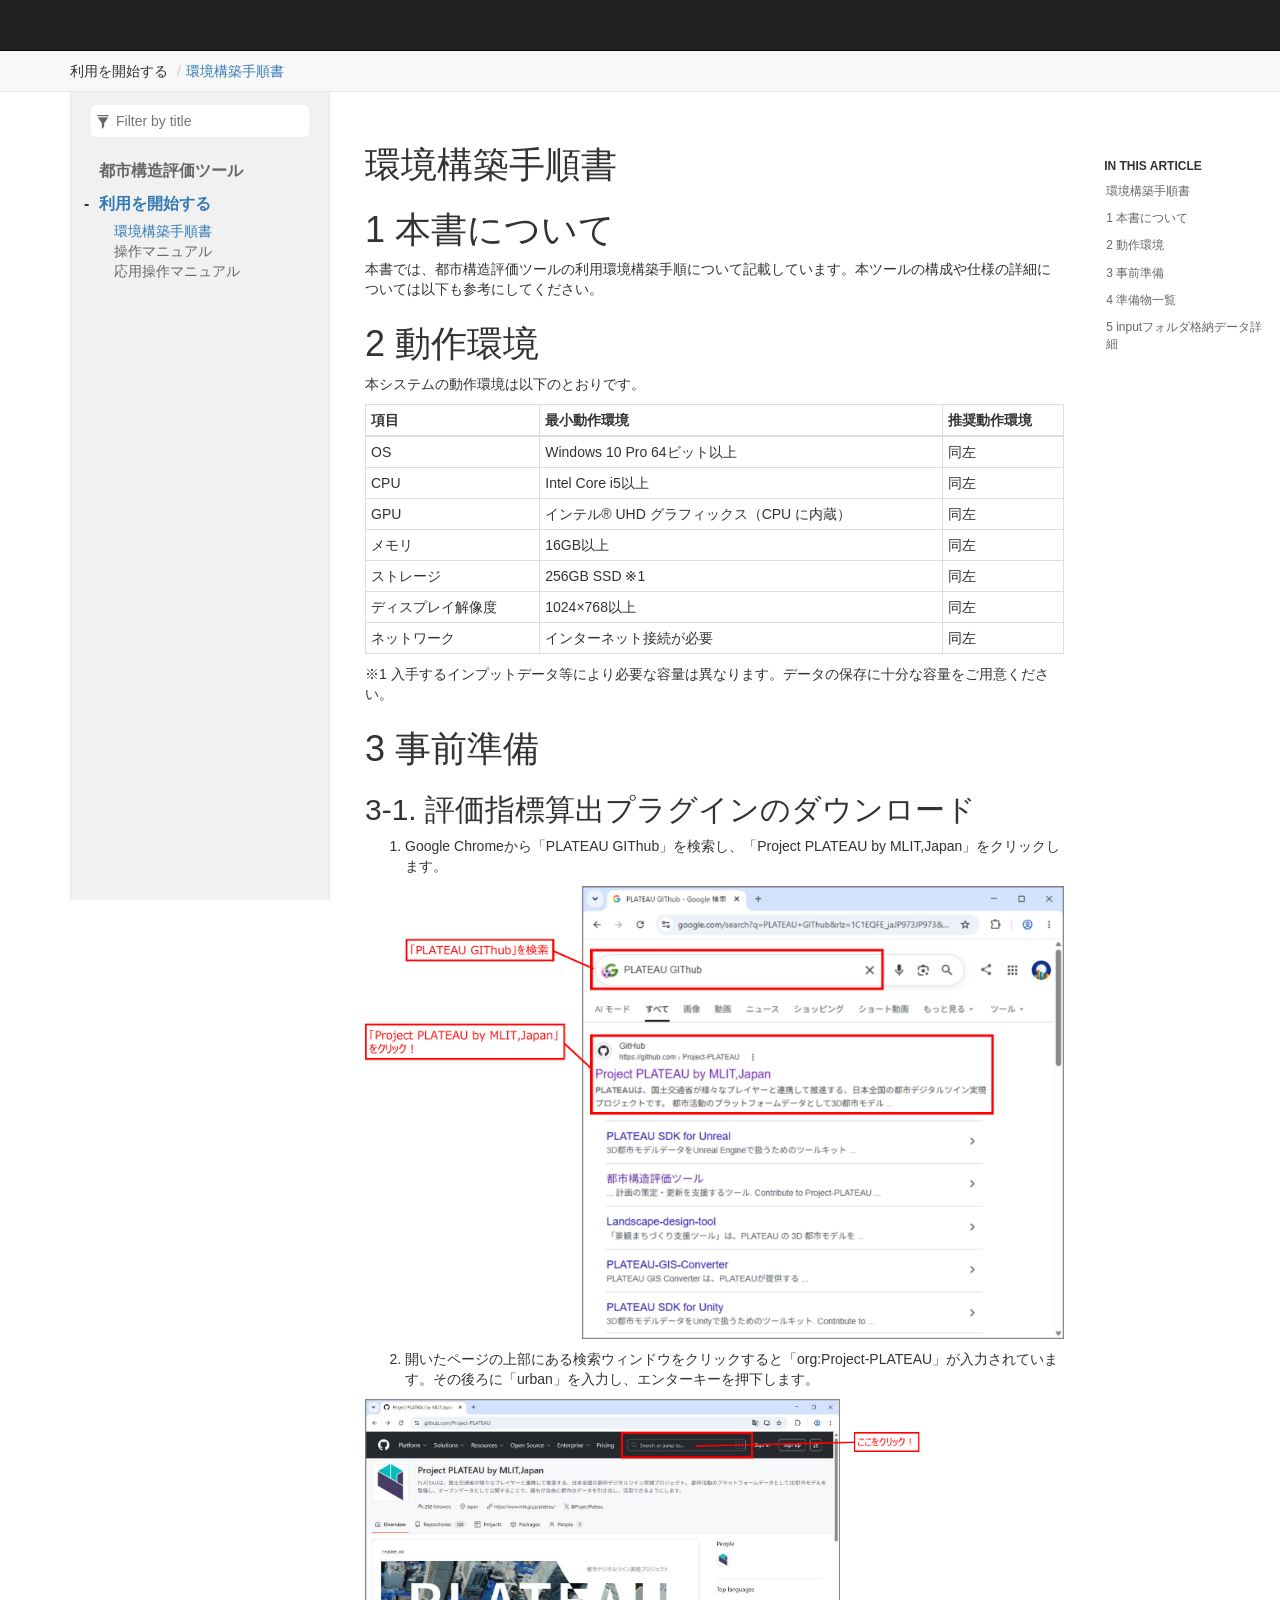
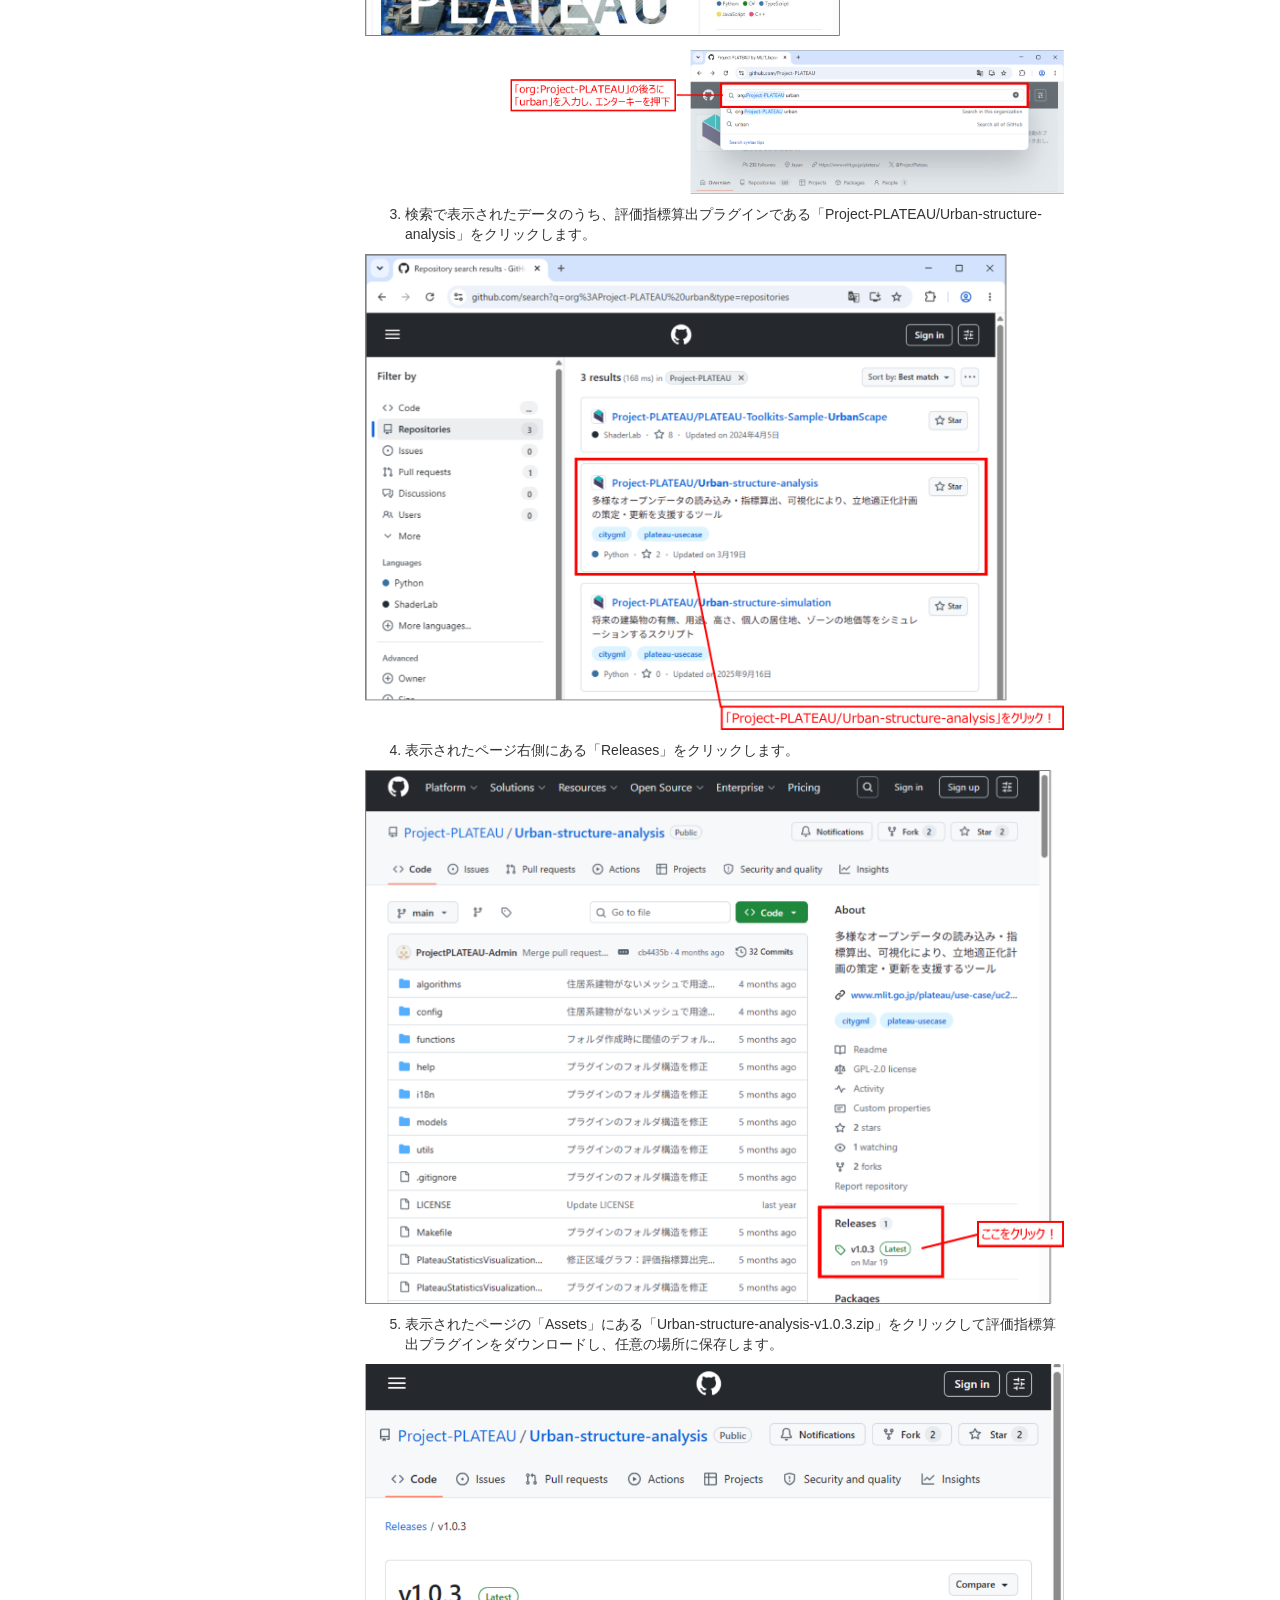
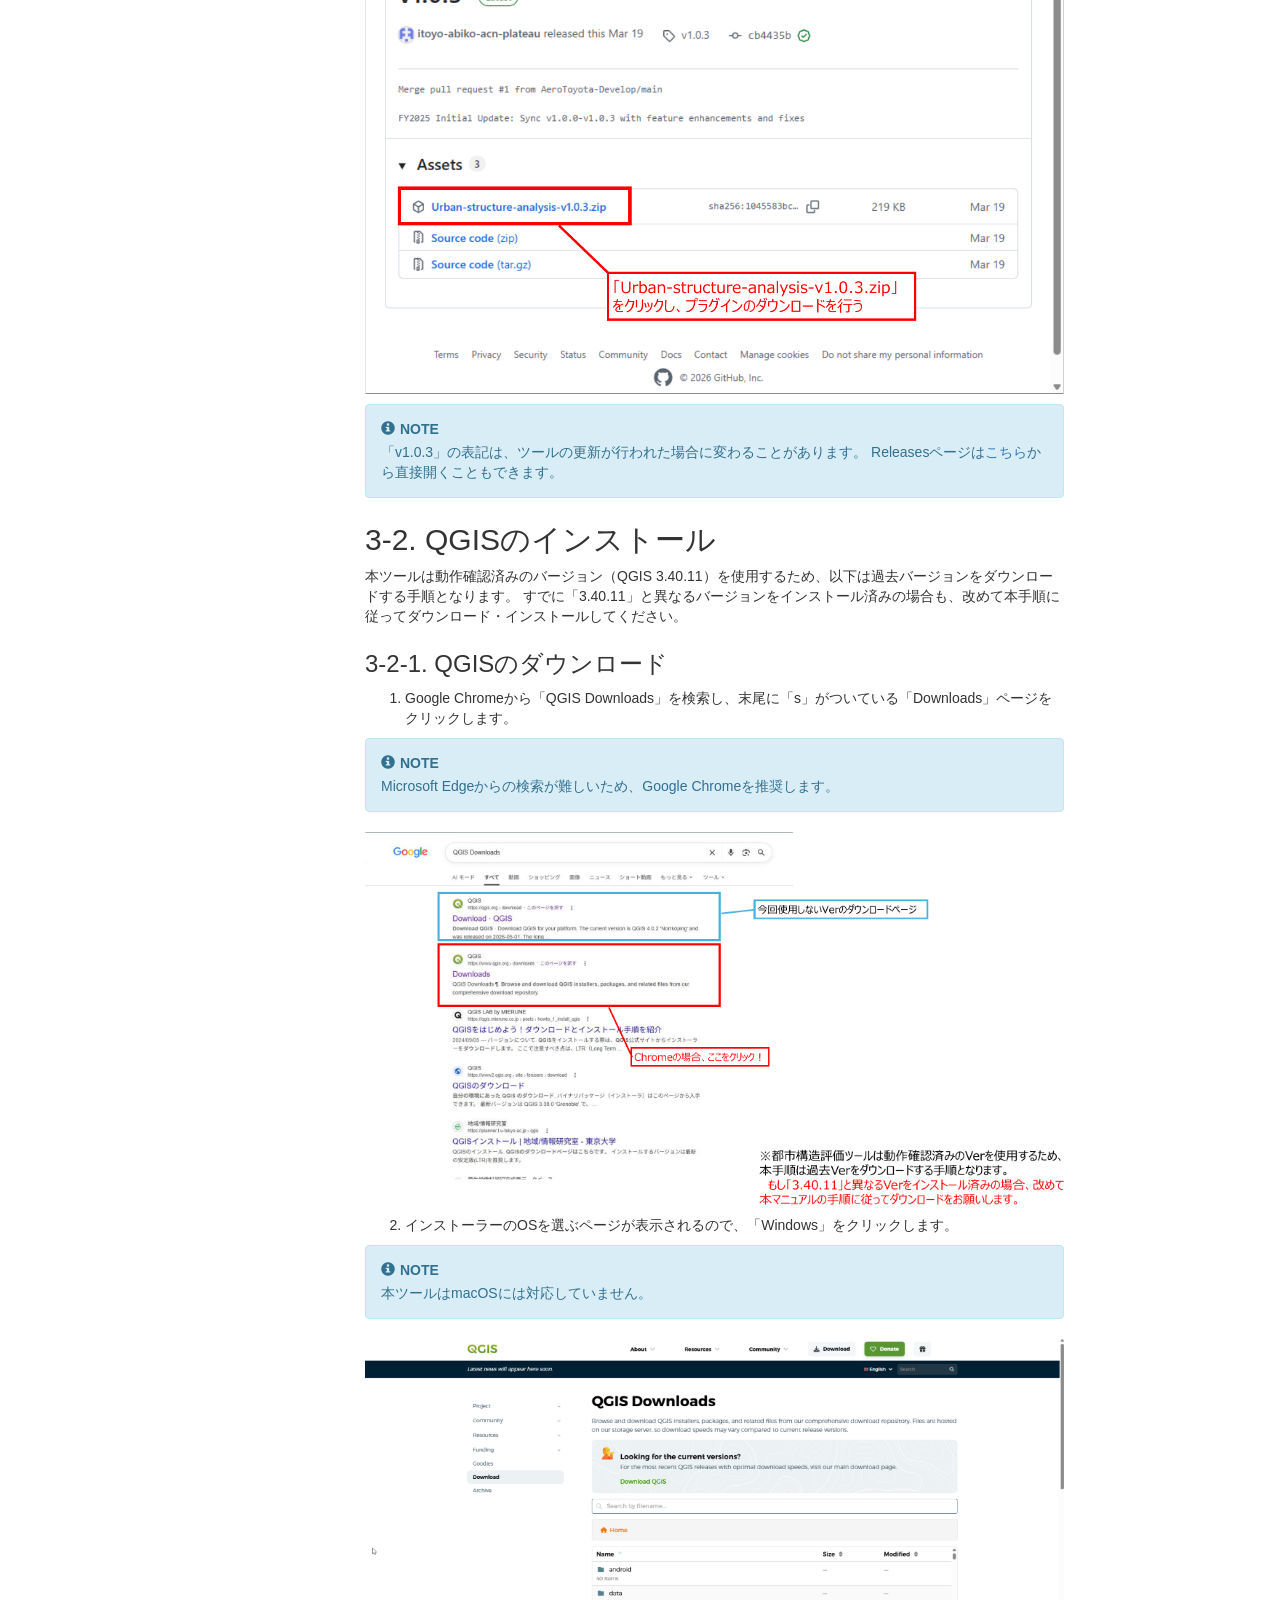
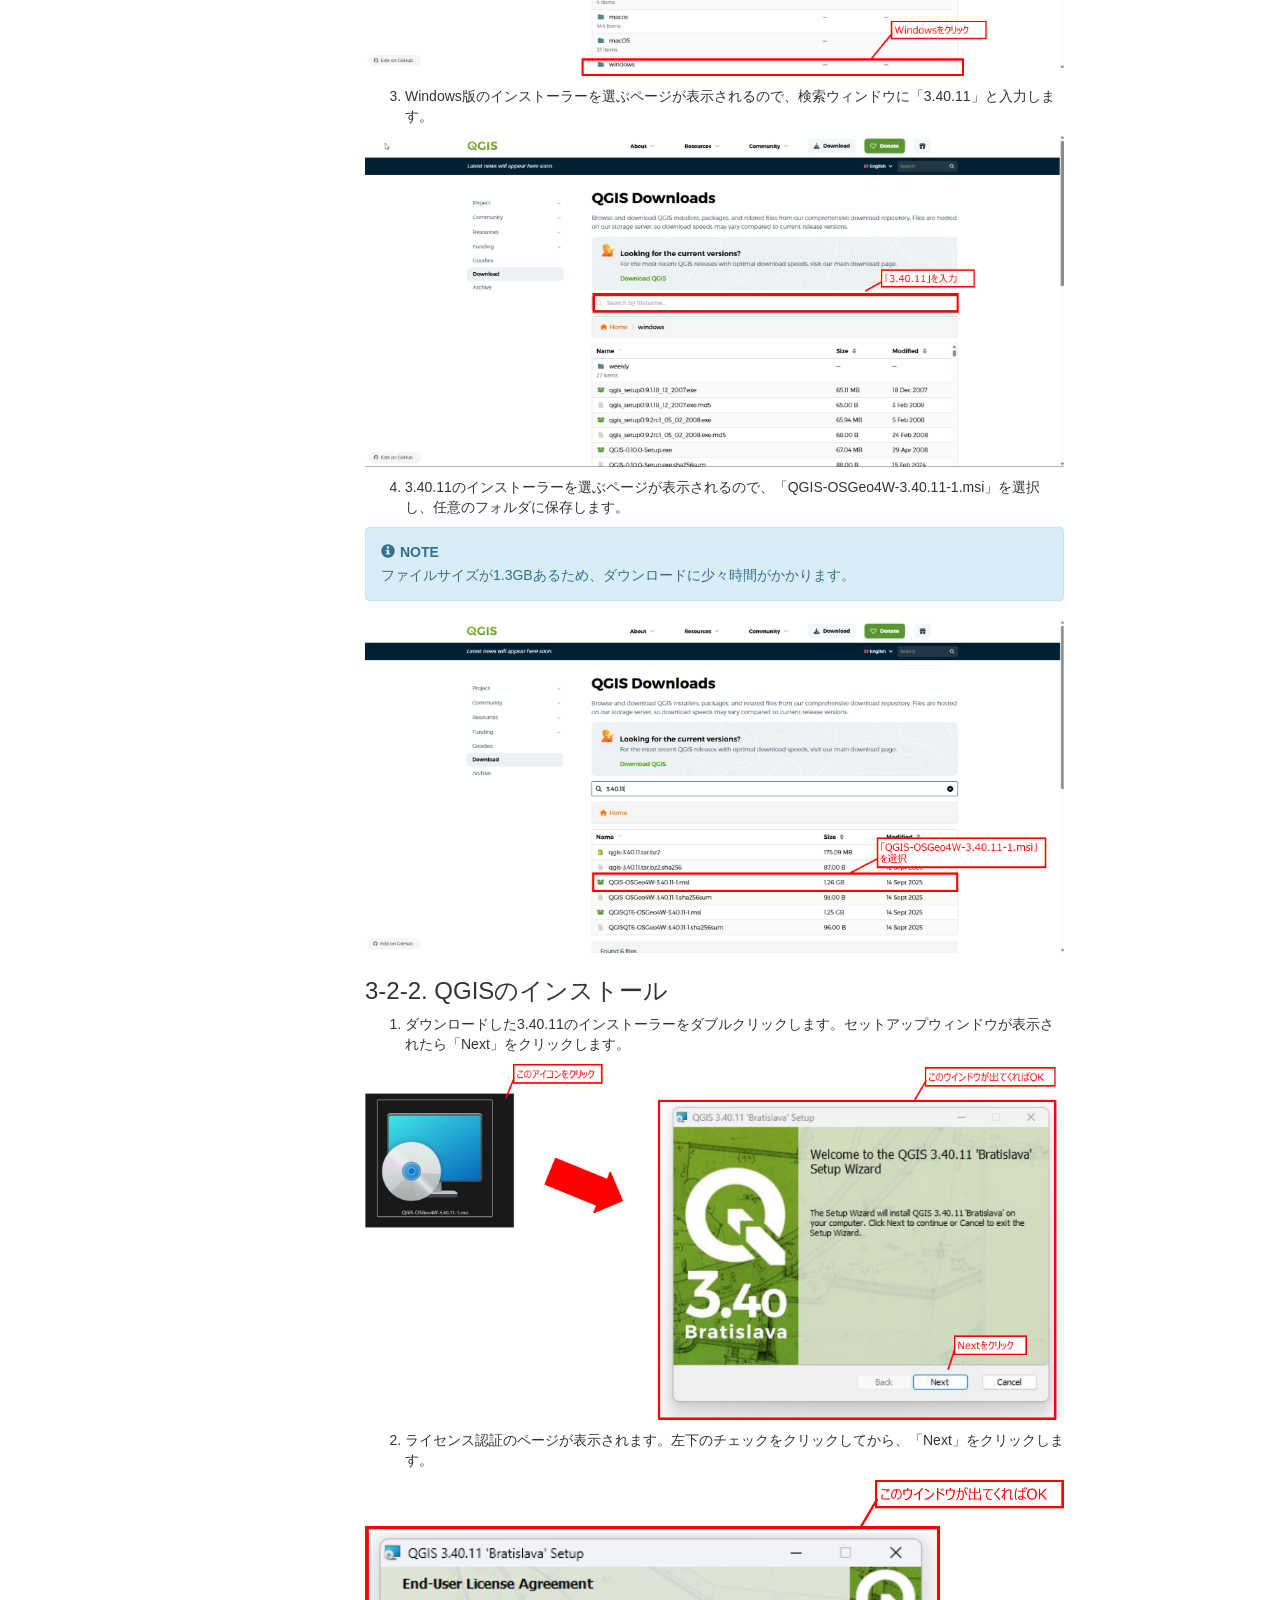
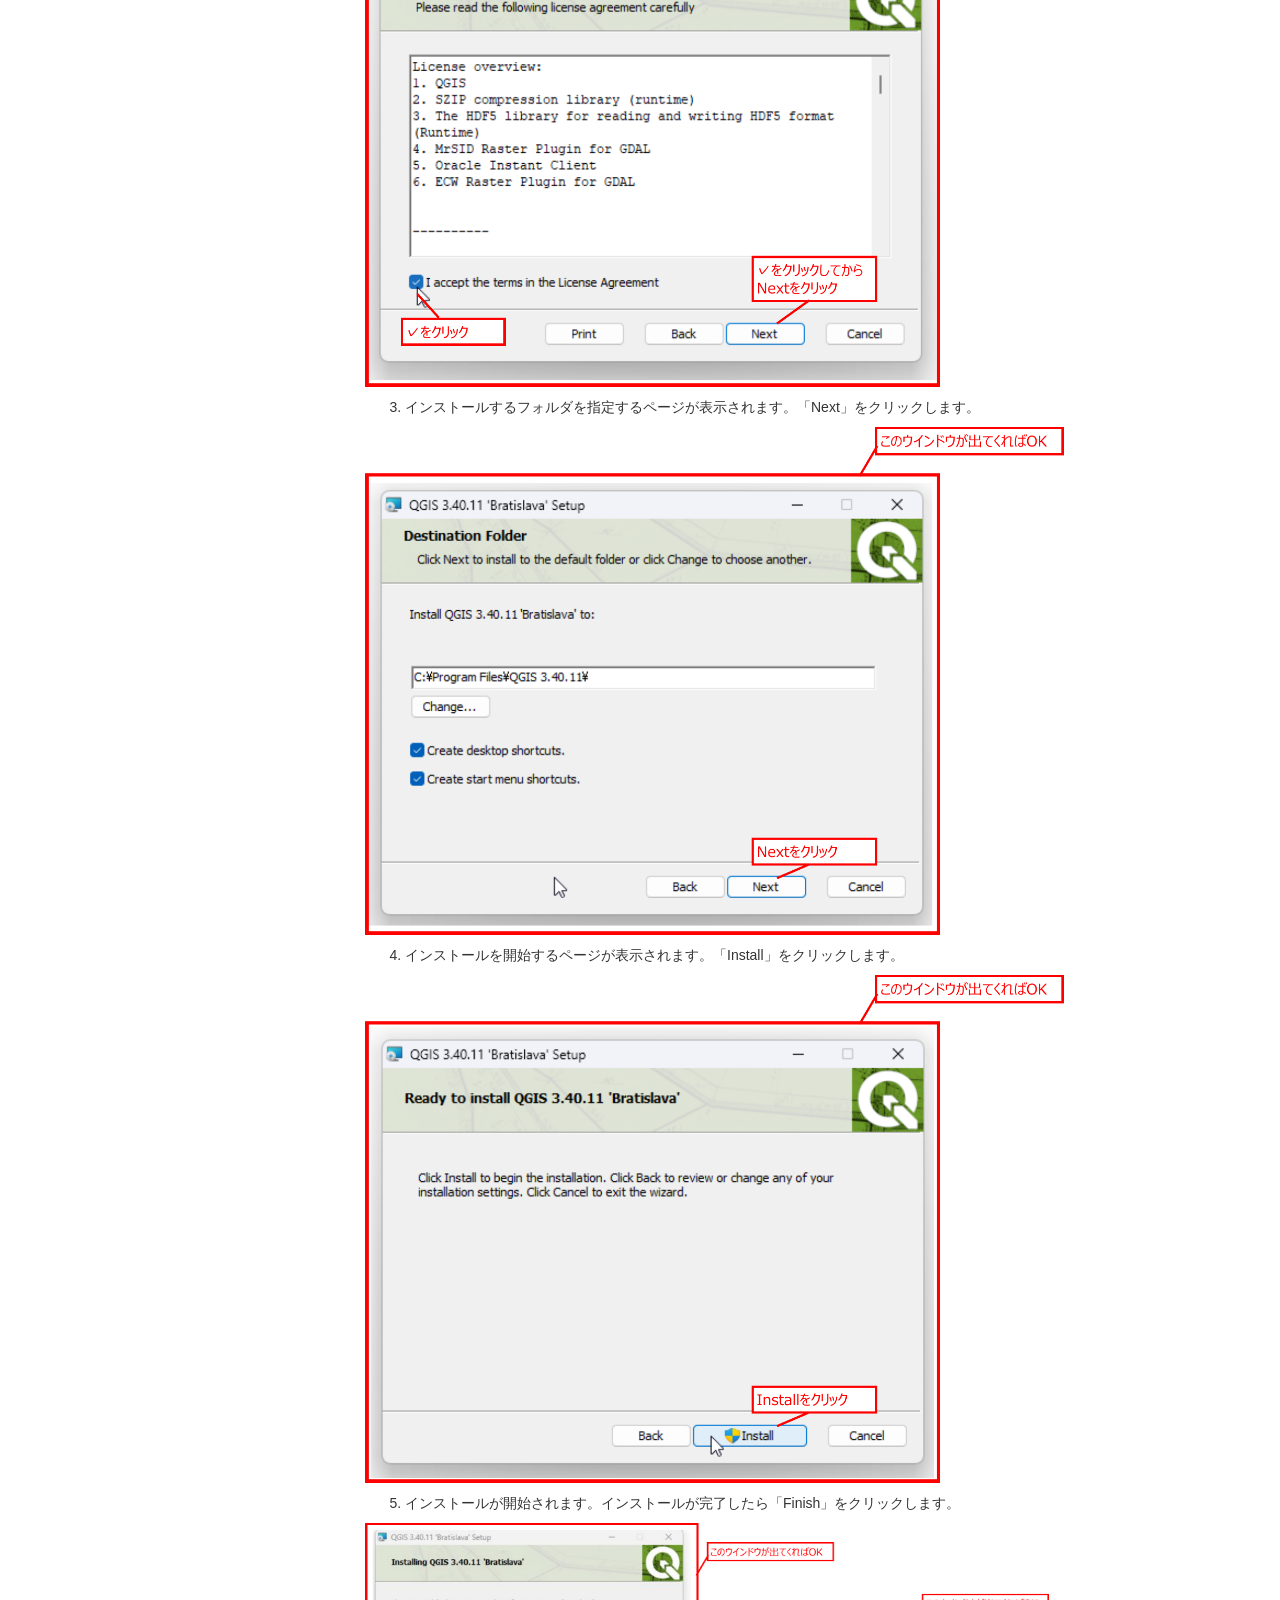
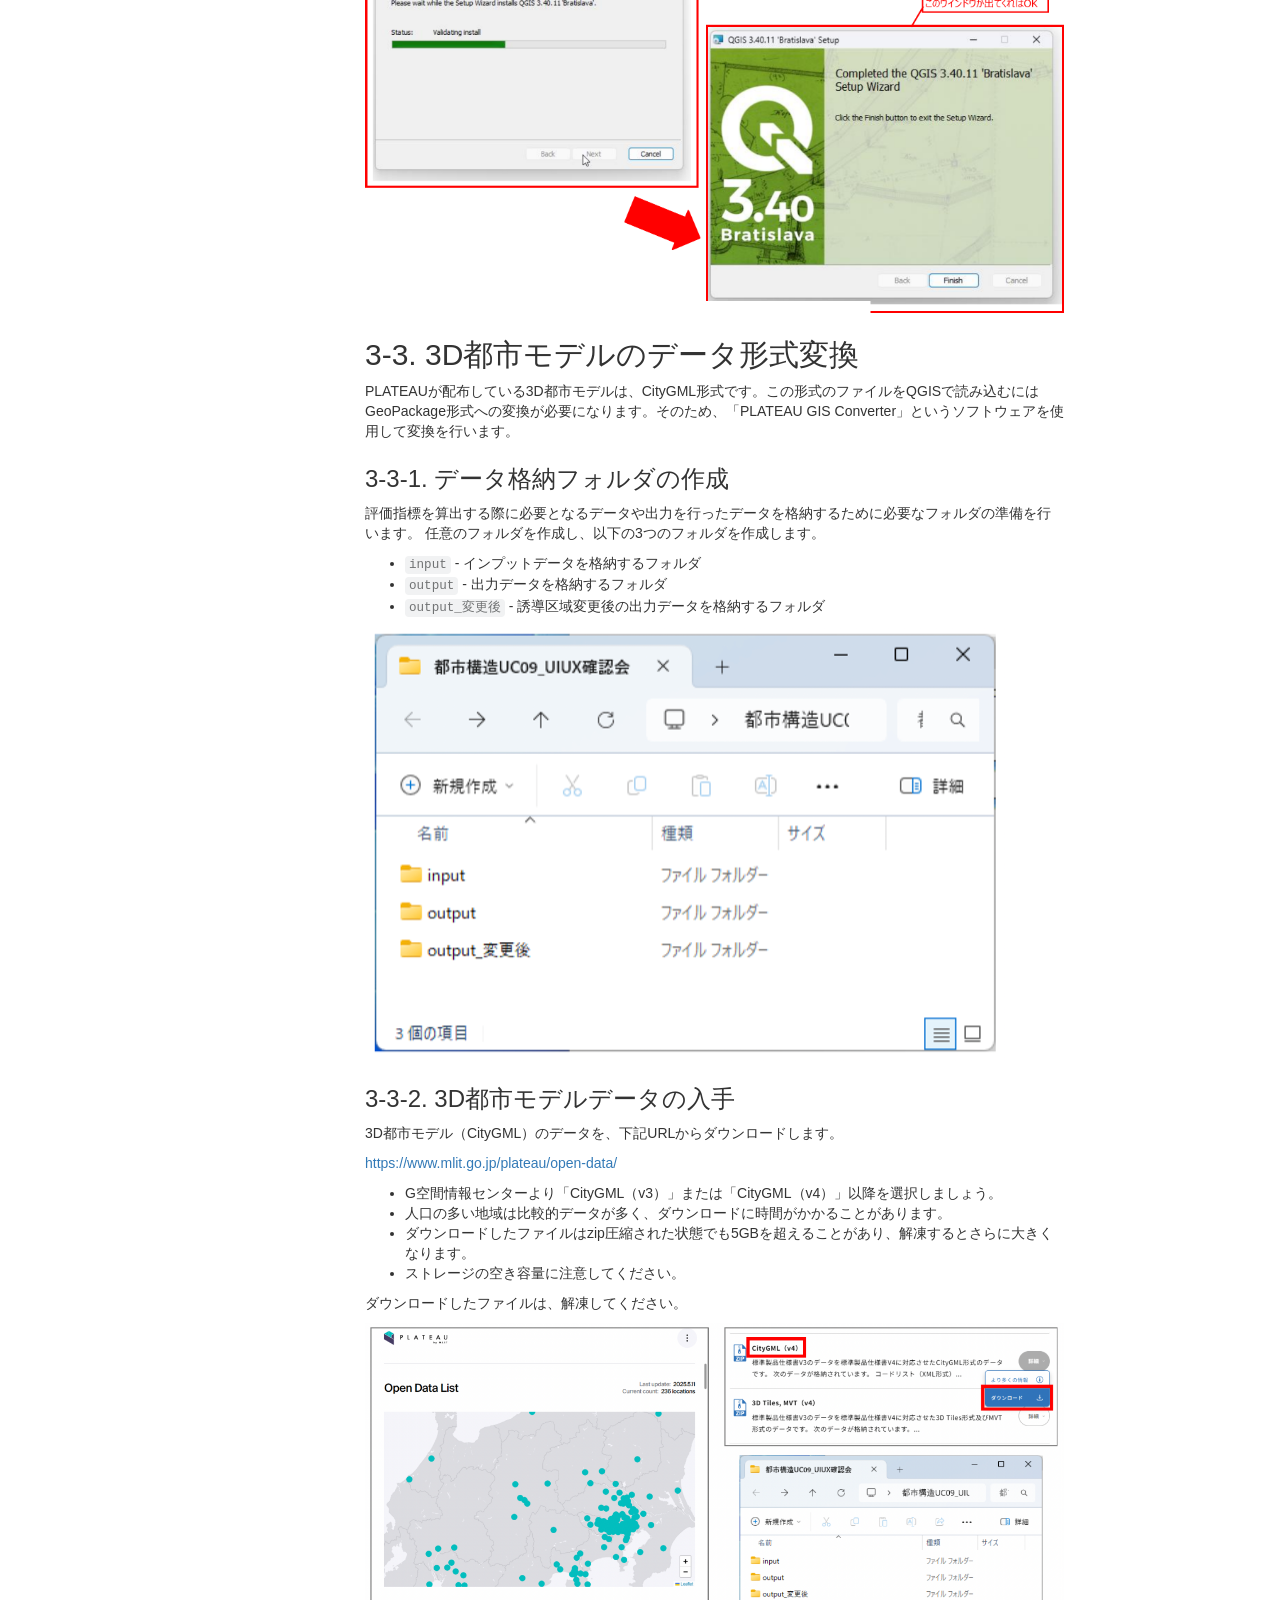
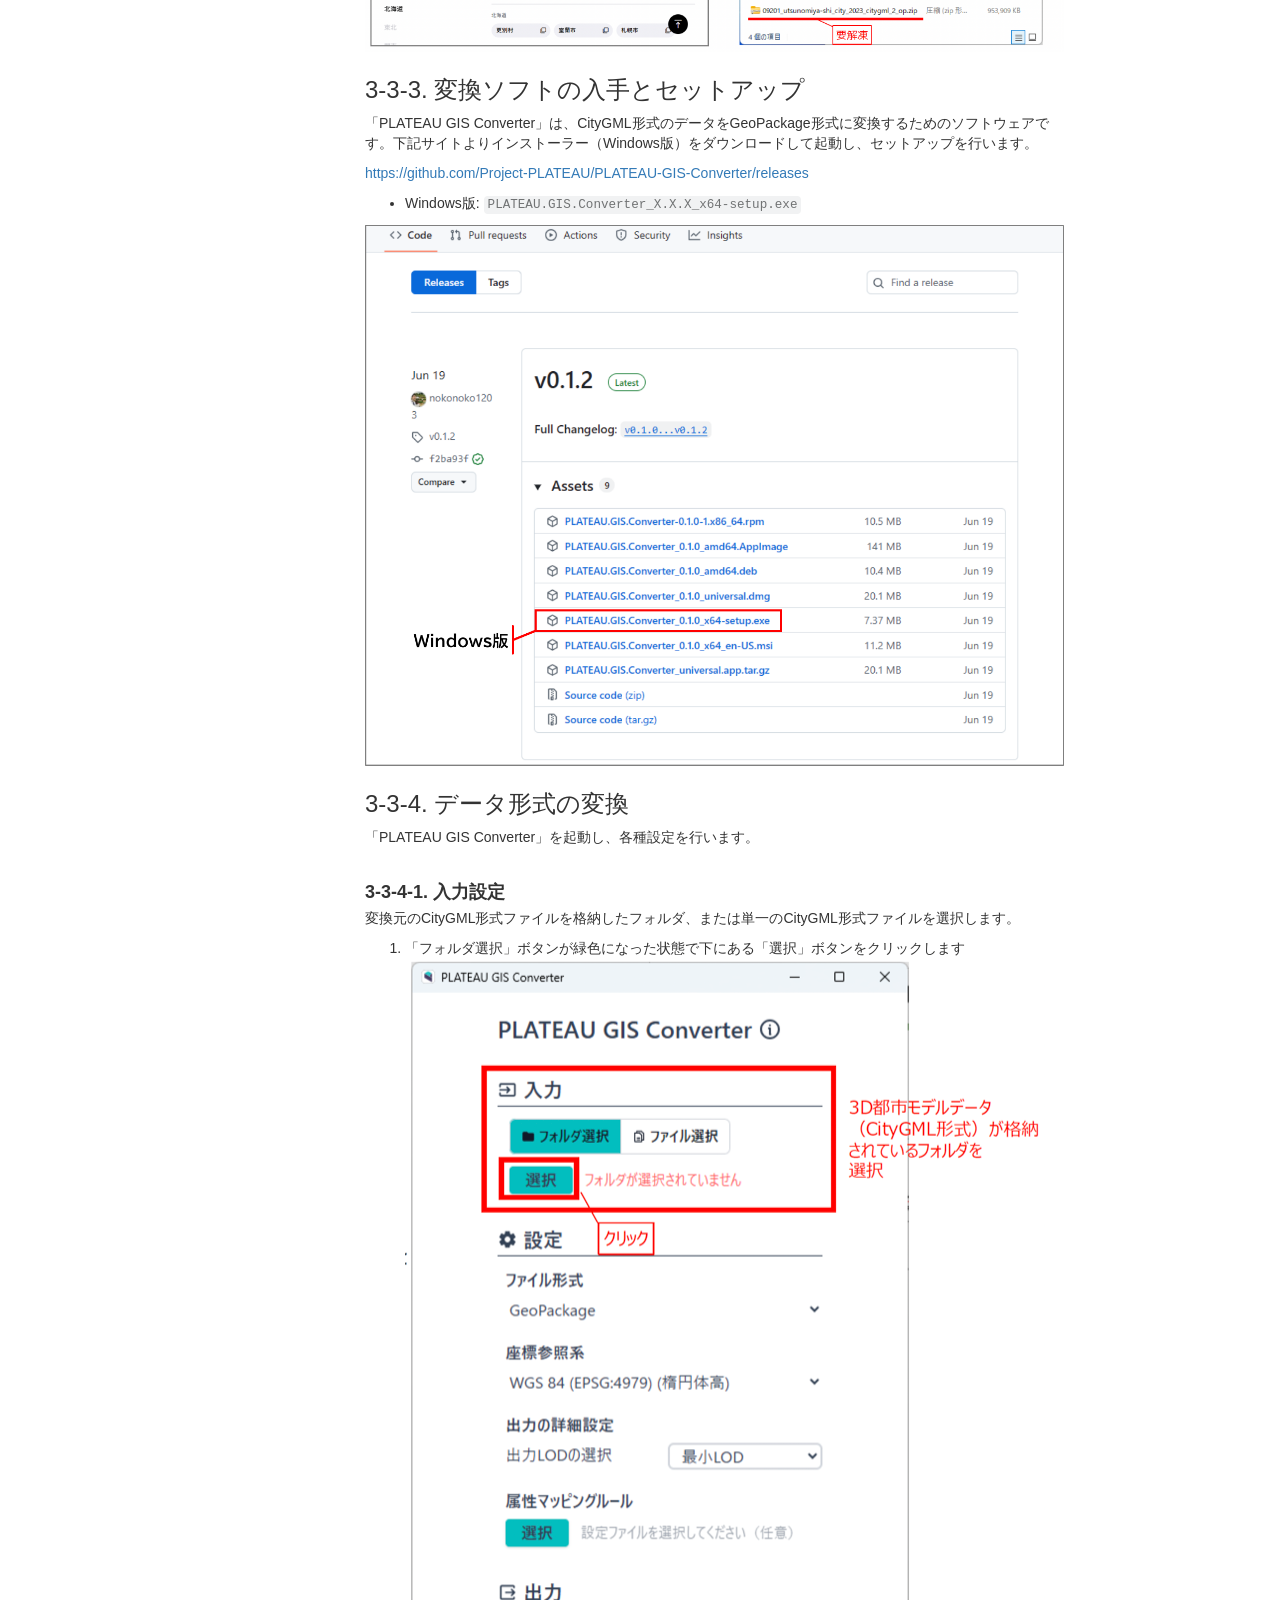
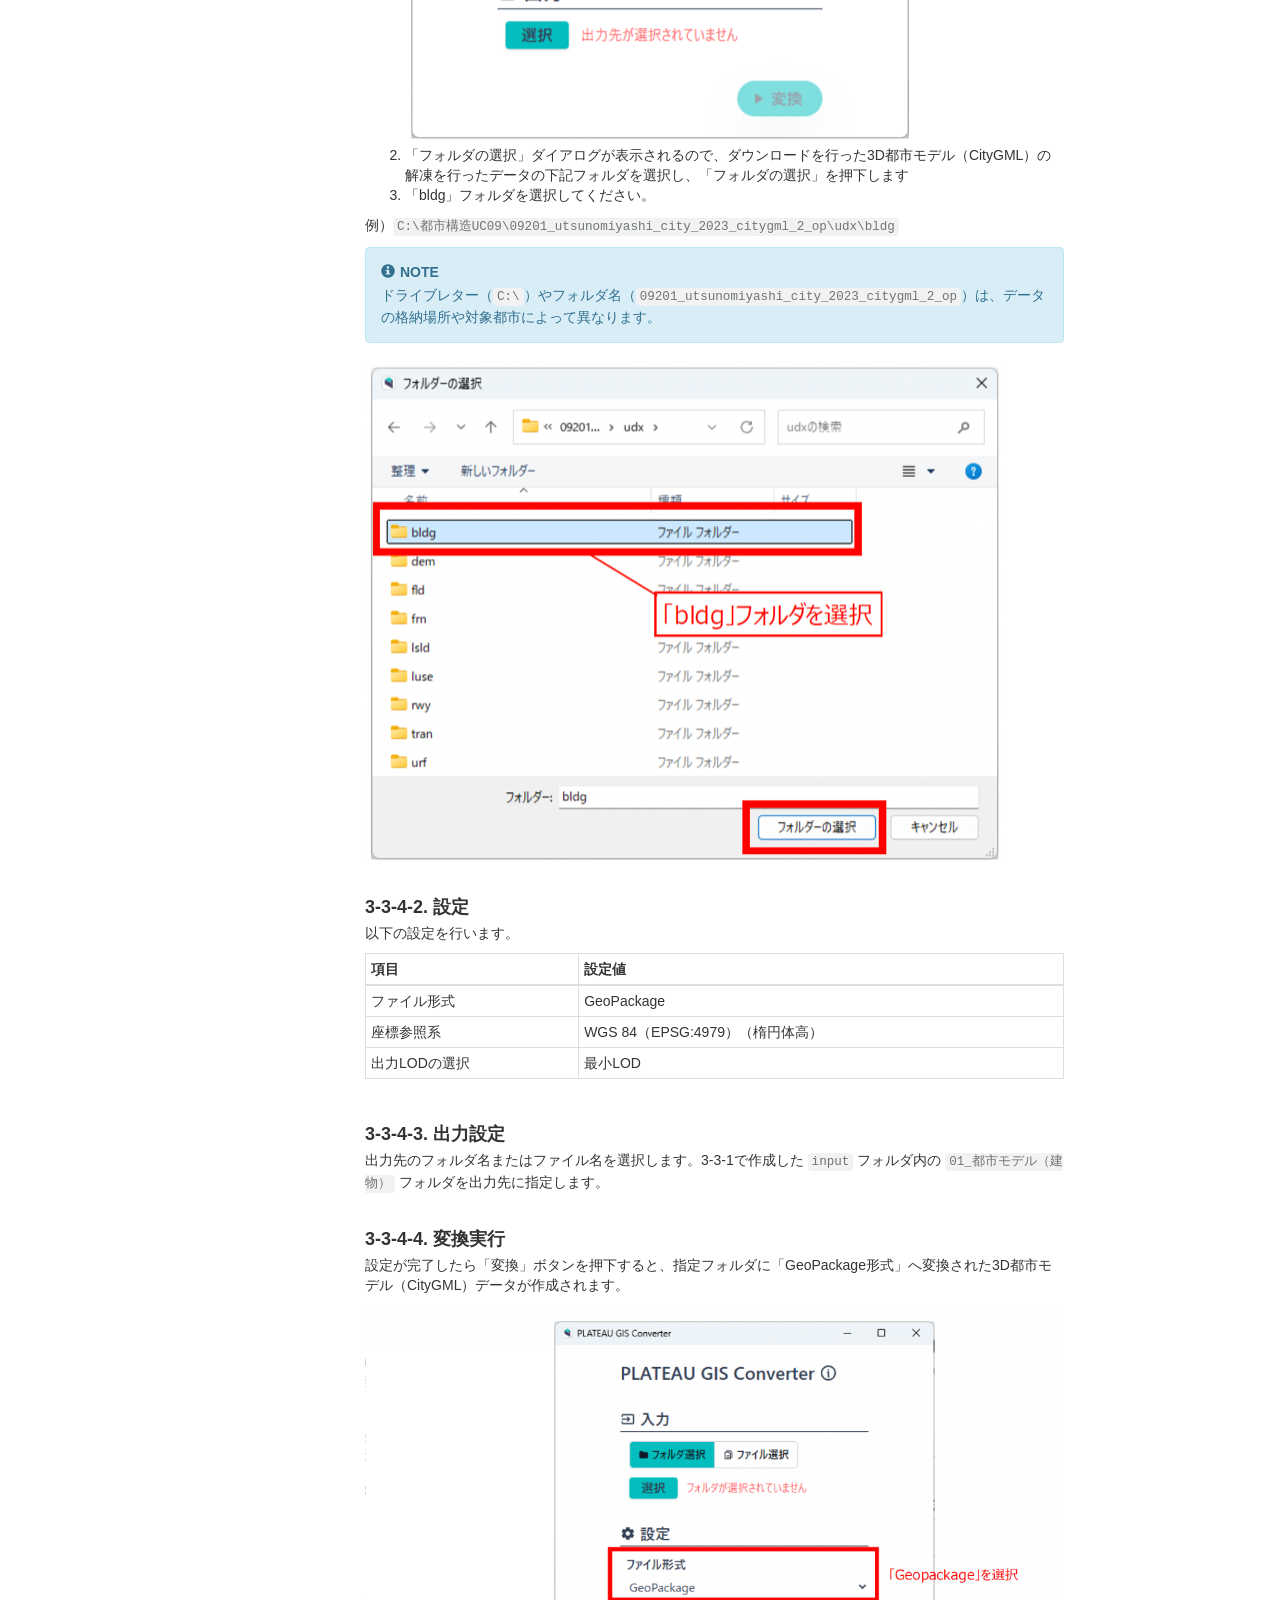
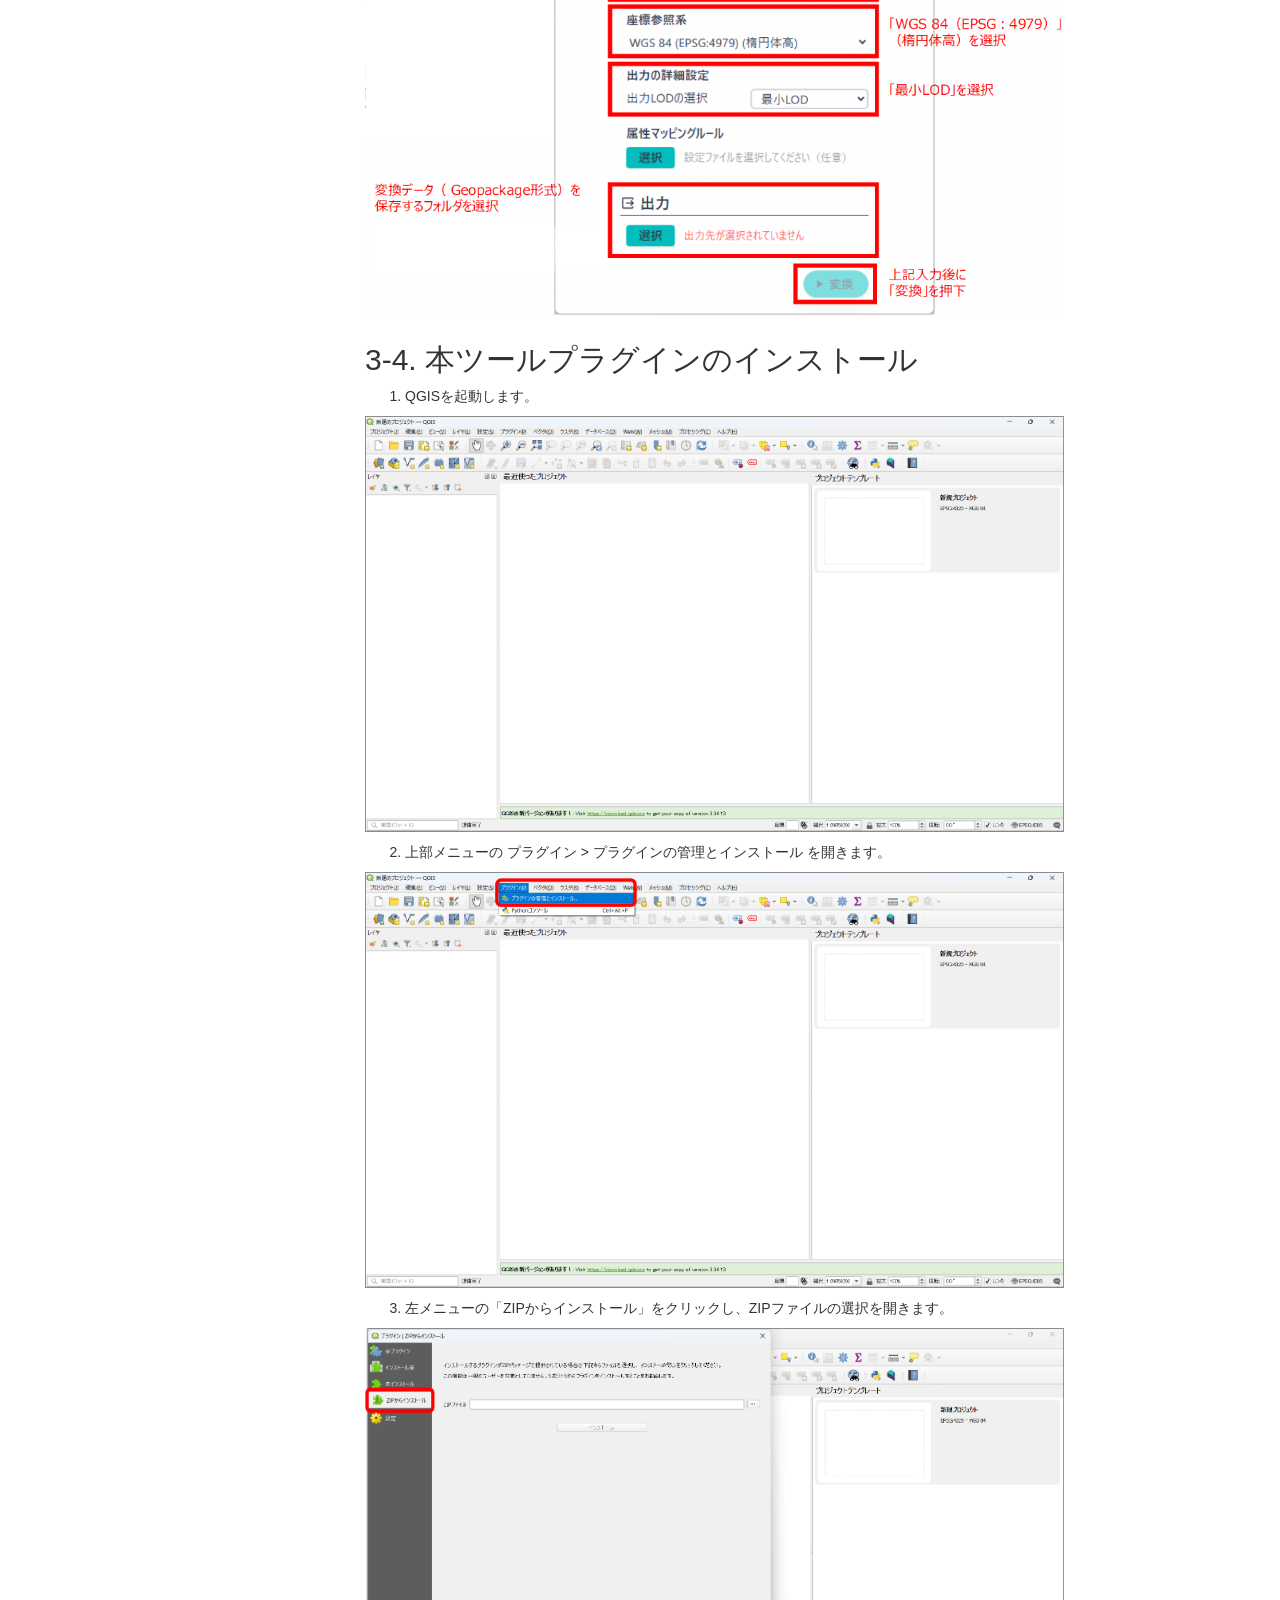
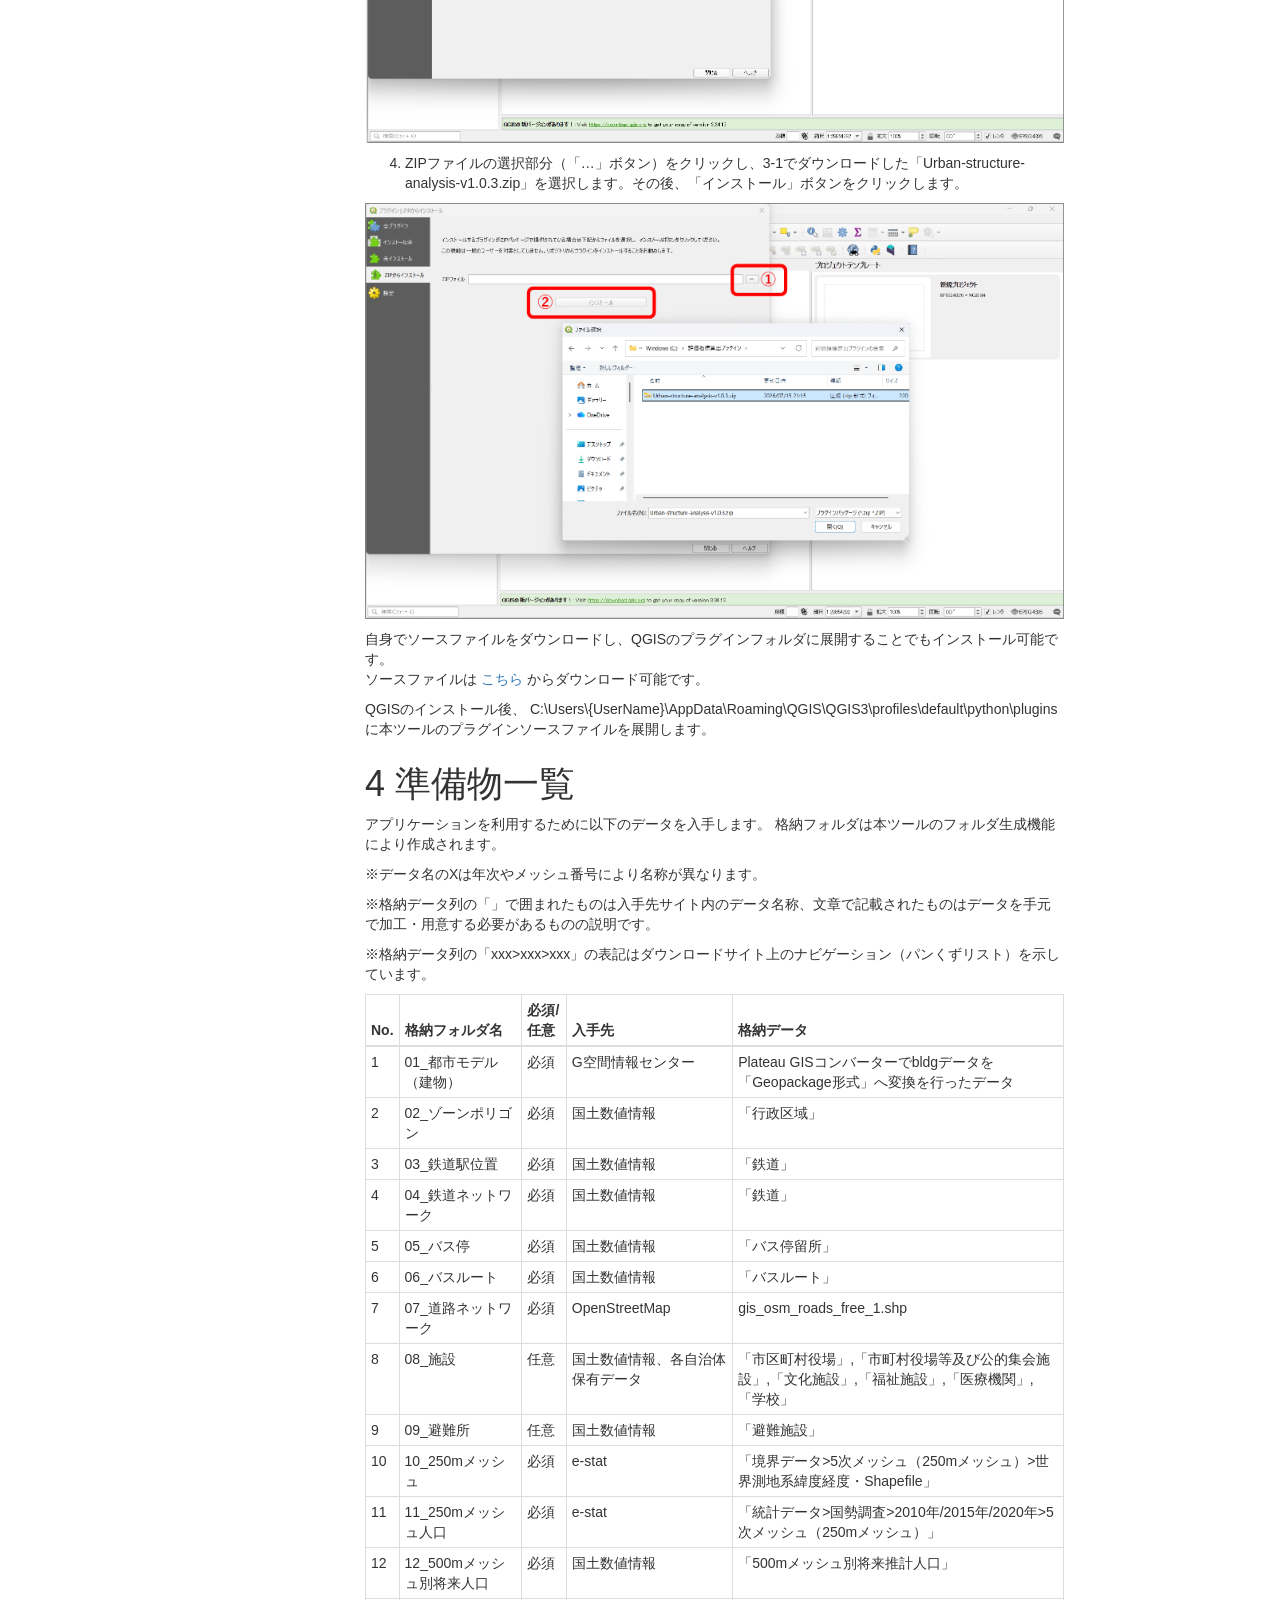
==== commit 8a3db421: "Merge pull request #3 from AeroToyota-Develop/gh-pages マニュアル更新に伴い修正" ====
--- a/manual/devMan.html
+++ b/manual/devMan.html
@@ -130,30 +130,86 @@
 </tbody>
 </table>
 <p>※1 入手するインプットデータ等により必要な容量は異なります。データの保存に十分な容量をご用意ください。</p>
-<h1 id="3-インストール手順">3 インストール手順</h1>
-<h2 id="3-1-qgisのインストール">3-1. QGISのインストール</h2>
-<p><a href="https://qgis.org/download/">こちら</a>
-からQGIS（バージョン 3.34）をダウンロード、インストールします。</p>
-<h2 id="3-2-本ツールプラグインインストール">3-2. 本ツールプラグインインストール</h2>
-<h3 id="3-2-1-プラグインのダウンロード">3-2-1. プラグインのダウンロード</h3>
-<p><a href="https://github.com/Project-PLATEAU/Urban-structure-analysis/releases">こちら</a>
-から本ツールのプラグインをダウンロードします。</p>
-<h3 id="3-2-2-qgisを起動します">3-2-2. QGISを起動します。</h3>
-<p><img src="../resources/devMan/tutorial_001.png" alt=""></p>
-<h3 id="3-2-3-メニューのプラグインプラグインの管理とインストールを開きます">3-2-3. メニューのプラグイン&gt;プラグインの管理とインストールを開きます。</h3>
-<p><img src="../resources/devMan/tutorial_002.png" alt=""></p>
-<h3 id="3-2-4-zipからインストール画面を開きます">3-2-4. 「ZIPからインストール」画面を開きます。</h3>
-<p><img src="../resources/devMan/tutorial_003.png" alt=""></p>
-<h3 id="3-2-5-本プラグインのzipファイルを選択しインストールを実行します">3-2-5. 本プラグインのZIPファイルを選択し、「インストール」を実行します。</h3>
-<p><img src="../resources/devMan/tutorial_004.png" alt=""></p>
-<p>自身でソースファイルをダウンロードし、QGISのプラグインフォルダに展開することでもインストール可能です。<br>
-ソースファイルは
-<a href="https://github.com/Project-PLATEAU/Urban-structure-analysis/">こちら</a>
-からダウンロード可能です。</p>
-<p>QGISのインストール後、
-C:\Users\{UserName}\AppData\Roaming\QGIS\QGIS3\profiles\default\python\plugins
-に本ツールのプラグインソースファイルを展開します。</p>
-<p><img src="../resources/devMan/tutorial_005.png" alt=""></p>
+<h1 id="3-事前準備">3 事前準備</h1>
+<h2 id="3-1-評価指標算出プラグインのダウンロード">3-1. 評価指標算出プラグインのダウンロード</h2>
+<ol>
+<li>Google Chromeから「PLATEAU GIThub」を検索し、「Project PLATEAU by MLIT,Japan」をクリックします。</li>
+</ol>
+<p><img src="../resources/devMan/prep_plugin_01.png" alt=""></p>
+<ol start="2">
+<li>開いたページの上部にある検索ウィンドウをクリックすると「org:Project-PLATEAU」が入力されています。その後ろに「urban」を入力し、エンターキーを押下します。</li>
+</ol>
+<p><img src="../resources/devMan/prep_plugin_02.png" alt=""></p>
+<ol start="3">
+<li>検索で表示されたデータのうち、評価指標算出プラグインである「Project-PLATEAU/Urban-structure-analysis」をクリックします。</li>
+</ol>
+<p><img src="../resources/devMan/prep_plugin_03.png" alt=""></p>
+<ol start="4">
+<li>表示されたページ右側にある「Releases」をクリックします。</li>
+</ol>
+<p><img src="../resources/devMan/prep_plugin_04.png" alt=""></p>
+<ol start="5">
+<li>表示されたページの「Assets」にある「Urban-structure-analysis-v1.0.3.zip」をクリックして評価指標算出プラグインをダウンロードし、任意の場所に保存します。</li>
+</ol>
+<p><img src="../resources/devMan/prep_plugin_05.png" alt=""></p>
+<div class="NOTE">
+<h5>Note</h5>
+<p>「v1.0.3」の表記は、ツールの更新が行われた場合に変わることがあります。
+Releasesページは<a href="https://github.com/Project-PLATEAU/Urban-structure-analysis/releases">こちら</a>から直接開くこともできます。</p>
+</div>
+<h2 id="3-2-qgisのインストール">3-2. QGISのインストール</h2>
+<p>本ツールは動作確認済みのバージョン（QGIS 3.40.11）を使用するため、以下は過去バージョンをダウンロードする手順となります。
+すでに「3.40.11」と異なるバージョンをインストール済みの場合も、改めて本手順に従ってダウンロード・インストールしてください。</p>
+<h3 id="3-2-1-qgisのダウンロード">3-2-1. QGISのダウンロード</h3>
+<ol>
+<li>Google Chromeから「QGIS Downloads」を検索し、末尾に「s」がついている「Downloads」ページをクリックします。</li>
+</ol>
+<div class="NOTE">
+<h5>Note</h5>
+<p>Microsoft Edgeからの検索が難しいため、Google Chromeを推奨します。</p>
+</div>
+<p><img src="../resources/devMan/prep_qgis_01.png" alt=""></p>
+<ol start="2">
+<li>インストーラーのOSを選ぶページが表示されるので、「Windows」をクリックします。</li>
+</ol>
+<div class="NOTE">
+<h5>Note</h5>
+<p>本ツールはmacOSには対応していません。</p>
+</div>
+<p><img src="../resources/devMan/prep_qgis_02.png" alt=""></p>
+<ol start="3">
+<li>Windows版のインストーラーを選ぶページが表示されるので、検索ウィンドウに「3.40.11」と入力します。</li>
+</ol>
+<p><img src="../resources/devMan/prep_qgis_03.png" alt=""></p>
+<ol start="4">
+<li>3.40.11のインストーラーを選ぶページが表示されるので、「QGIS-OSGeo4W-3.40.11-1.msi」を選択し、任意のフォルダに保存します。</li>
+</ol>
+<div class="NOTE">
+<h5>Note</h5>
+<p>ファイルサイズが1.3GBあるため、ダウンロードに少々時間がかかります。</p>
+</div>
+<p><img src="../resources/devMan/prep_qgis_04.png" alt=""></p>
+<h3 id="3-2-2-qgisのインストール">3-2-2. QGISのインストール</h3>
+<ol>
+<li>ダウンロードした3.40.11のインストーラーをダブルクリックします。セットアップウィンドウが表示されたら「Next」をクリックします。</li>
+</ol>
+<p><img src="../resources/devMan/prep_qgis_05.png" alt=""></p>
+<ol start="2">
+<li>ライセンス認証のページが表示されます。左下のチェックをクリックしてから、「Next」をクリックします。</li>
+</ol>
+<p><img src="../resources/devMan/prep_qgis_06.png" alt=""></p>
+<ol start="3">
+<li>インストールするフォルダを指定するページが表示されます。「Next」をクリックします。</li>
+</ol>
+<p><img src="../resources/devMan/prep_qgis_07.png" alt=""></p>
+<ol start="4">
+<li>インストールを開始するページが表示されます。「Install」をクリックします。</li>
+</ol>
+<p><img src="../resources/devMan/prep_qgis_08.png" alt=""></p>
+<ol start="5">
+<li>インストールが開始されます。インストールが完了したら「Finish」をクリックします。</li>
+</ol>
+<p><img src="../resources/devMan/prep_qgis_09.png" alt=""></p>
 <h2 id="3-3-3d都市モデルのデータ形式変換">3-3. 3D都市モデルのデータ形式変換</h2>
 <p>PLATEAUが配布している3D都市モデルは、CityGML形式です。この形式のファイルをQGISで読み込むにはGeoPackage形式への変換が必要になります。そのため、「PLATEAU GIS Converter」というソフトウェアを使用して変換を行います。</p>
 <h3 id="3-3-1-データ格納フォルダの作成">3-3-1. データ格納フォルダの作成</h3>
@@ -177,11 +233,10 @@
 <p>ダウンロードしたファイルは、解凍してください。</p>
 <p><img src="../resources/devMan/tutorial_007.png" alt=""></p>
 <h3 id="3-3-3-変換ソフトの入手とセットアップ">3-3-3. 変換ソフトの入手とセットアップ</h3>
-<p>「PLATEAU GIS Converter」は、CityGML形式のデータをGeoPackage形式に変換するためのソフトウェアです。下記サイトよりインストーラーをダウンロードして起動し、セットアップを行います。</p>
+<p>「PLATEAU GIS Converter」は、CityGML形式のデータをGeoPackage形式に変換するためのソフトウェアです。下記サイトよりインストーラー（Windows版）をダウンロードして起動し、セットアップを行います。</p>
 <p><a href="https://github.com/Project-PLATEAU/PLATEAU-GIS-Converter/releases">https://github.com/Project-PLATEAU/PLATEAU-GIS-Converter/releases</a></p>
 <ul>
 <li>Windows版: <code>PLATEAU.GIS.Converter_X.X.X_x64-setup.exe</code></li>
-<li>macOS版: <code>PLATEAU.GIS.Converter_X.X.X_universal.dmg</code></li>
 </ul>
 <p><img src="../resources/devMan/tutorial_008.png" alt=""></p>
 <h3 id="3-3-4-データ形式の変換">3-3-4. データ形式の変換</h3>
@@ -229,6 +284,30 @@
 <h4 id="3-3-4-4-変換実行">3-3-4-4. 変換実行</h4>
 <p>設定が完了したら「変換」ボタンを押下すると、指定フォルダに「GeoPackage形式」へ変換された3D都市モデル（CityGML）データが作成されます。</p>
 <p><img src="../resources/devMan/tutorial_011.png" alt=""></p>
+<h2 id="3-4-本ツールプラグインのインストール">3-4. 本ツールプラグインのインストール</h2>
+<ol>
+<li>QGISを起動します。</li>
+</ol>
+<p><img src="../resources/devMan/install_01.png" alt=""></p>
+<ol start="2">
+<li>上部メニューの プラグイン &gt; プラグインの管理とインストール を開きます。</li>
+</ol>
+<p><img src="../resources/devMan/install_02.png" alt=""></p>
+<ol start="3">
+<li>左メニューの「ZIPからインストール」をクリックし、ZIPファイルの選択を開きます。</li>
+</ol>
+<p><img src="../resources/devMan/install_03.png" alt=""></p>
+<ol start="4">
+<li>ZIPファイルの選択部分（「…」ボタン）をクリックし、3-1でダウンロードした「Urban-structure-analysis-v1.0.3.zip」を選択します。その後、「インストール」ボタンをクリックします。</li>
+</ol>
+<p><img src="../resources/devMan/install_04.png" alt=""></p>
+<p>自身でソースファイルをダウンロードし、QGISのプラグインフォルダに展開することでもインストール可能です。<br>
+ソースファイルは
+<a href="https://github.com/Project-PLATEAU/Urban-structure-analysis/">こちら</a>
+からダウンロード可能です。</p>
+<p>QGISのインストール後、
+C:\Users\{UserName}\AppData\Roaming\QGIS\QGIS3\profiles\default\python\plugins
+に本ツールのプラグインソースファイルを展開します。</p>
 <h1 id="4-準備物一覧">4 準備物一覧</h1>
 <p>アプリケーションを利用するために以下のデータを入手します。
 格納フォルダは本ツールのフォルダ生成機能により作成されます。</p>
@@ -1446,19 +1525,19 @@
 </tr>
 <tr>
 <td>入手先</td>
-<td>国より提供</td>
-</tr>
-<tr>
-<td>URL</td>
-<td>―</td>
-</tr>
-<tr>
-<td>データ作成年度</td>
-<td>―</td>
-</tr>
-<tr>
-<td>DLファイル名称</td>
-<td>―</td>
+<td>国土交通省都市局ホームページ</td>
+</tr>
+<tr>
+<td>URL</td>
+<td><a href="https://www.mlit.go.jp/en/toshi/city_plan/compactcity_network.html">https://www.mlit.go.jp/en/toshi/city_plan/compactcity_network.html</a></td>
+</tr>
+<tr>
+<td>データ作成年度</td>
+<td>2024年（令和6年）</td>
+</tr>
+<tr>
+<td>DLファイル名称</td>
+<td>XXXX（一次メッシュコード）_変化度マップ.zip</td>
 </tr>
 <tr>
 <td>格納データ名称</td>
@@ -1466,6 +1545,7 @@
 </tr>
 </tbody>
 </table>
+<p>※上記ページの「変化度マップ（建物変化）」〔1〕～〔5〕を全てダウンロードします。</p>
 <h2 id="5-14-14_土地利用細分化メッシュ">5-14. 14_土地利用細分化メッシュ</h2>
 <table>
 <thead>
